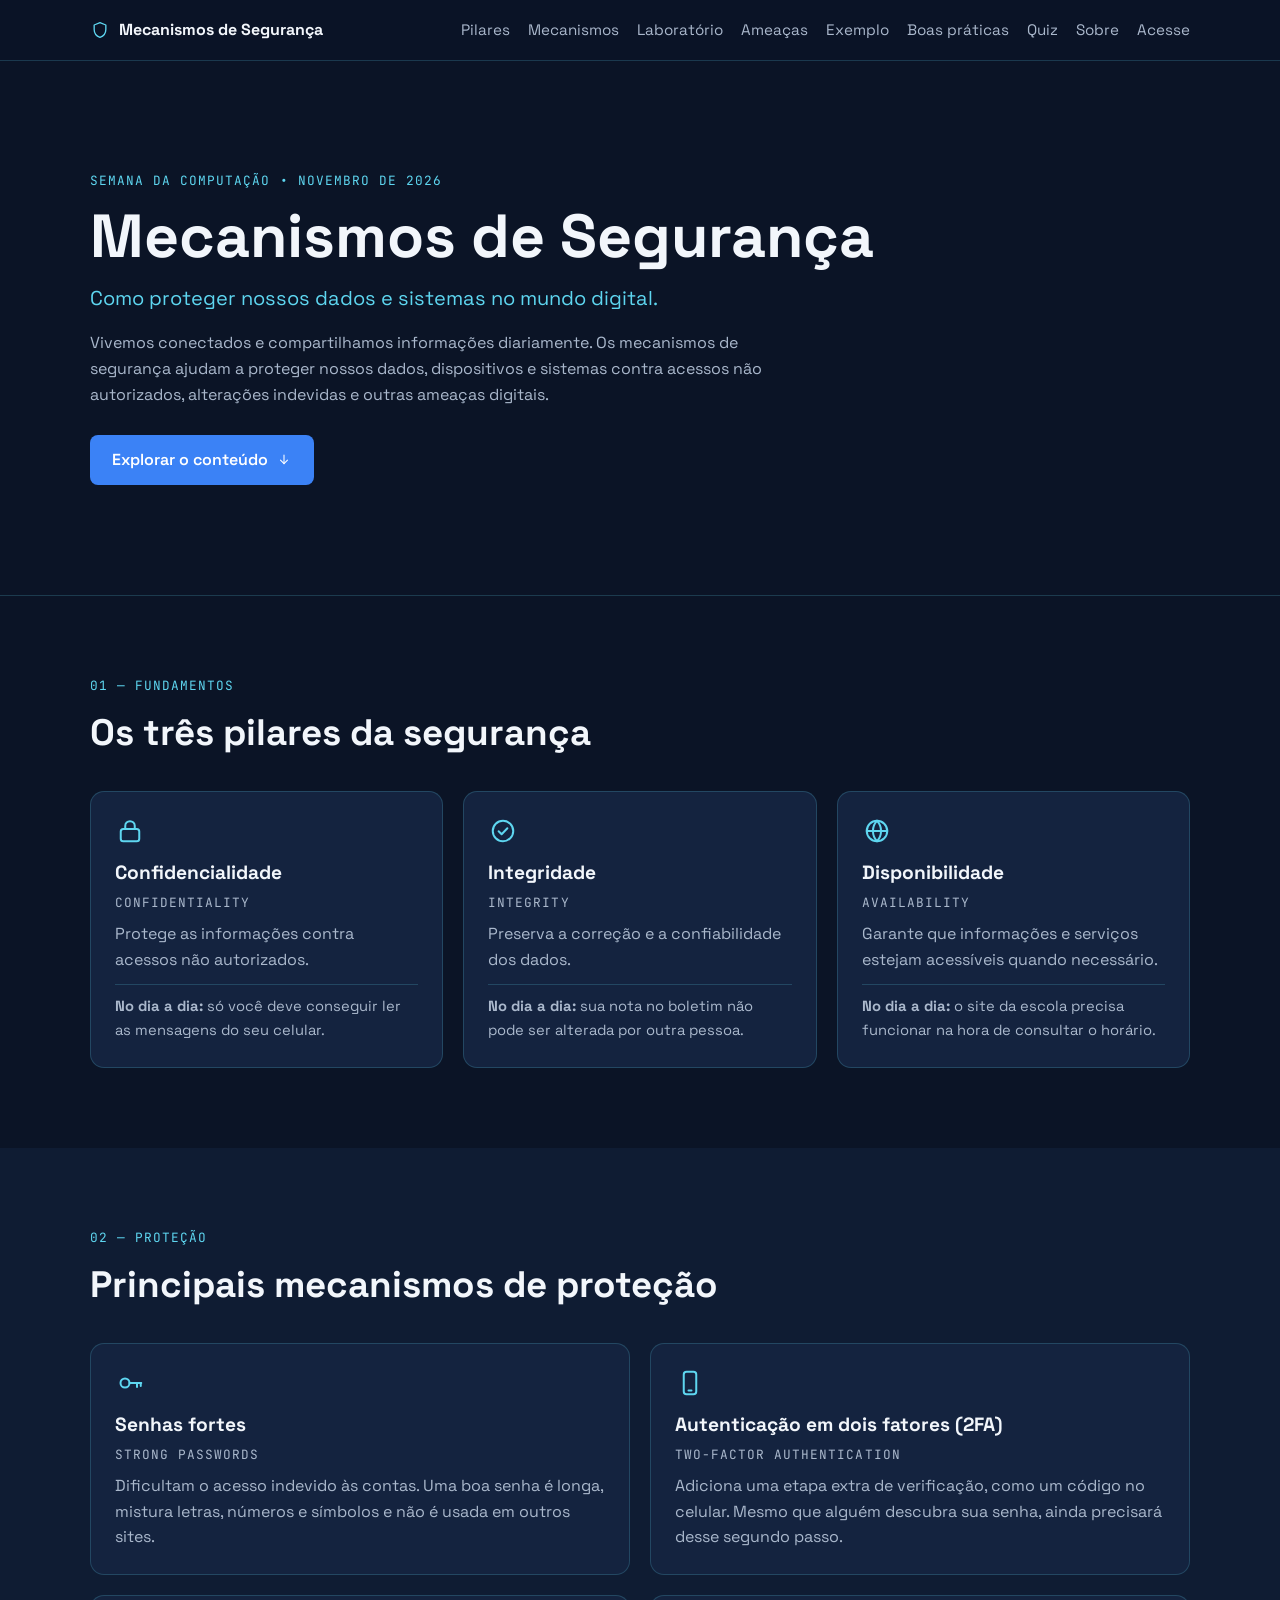
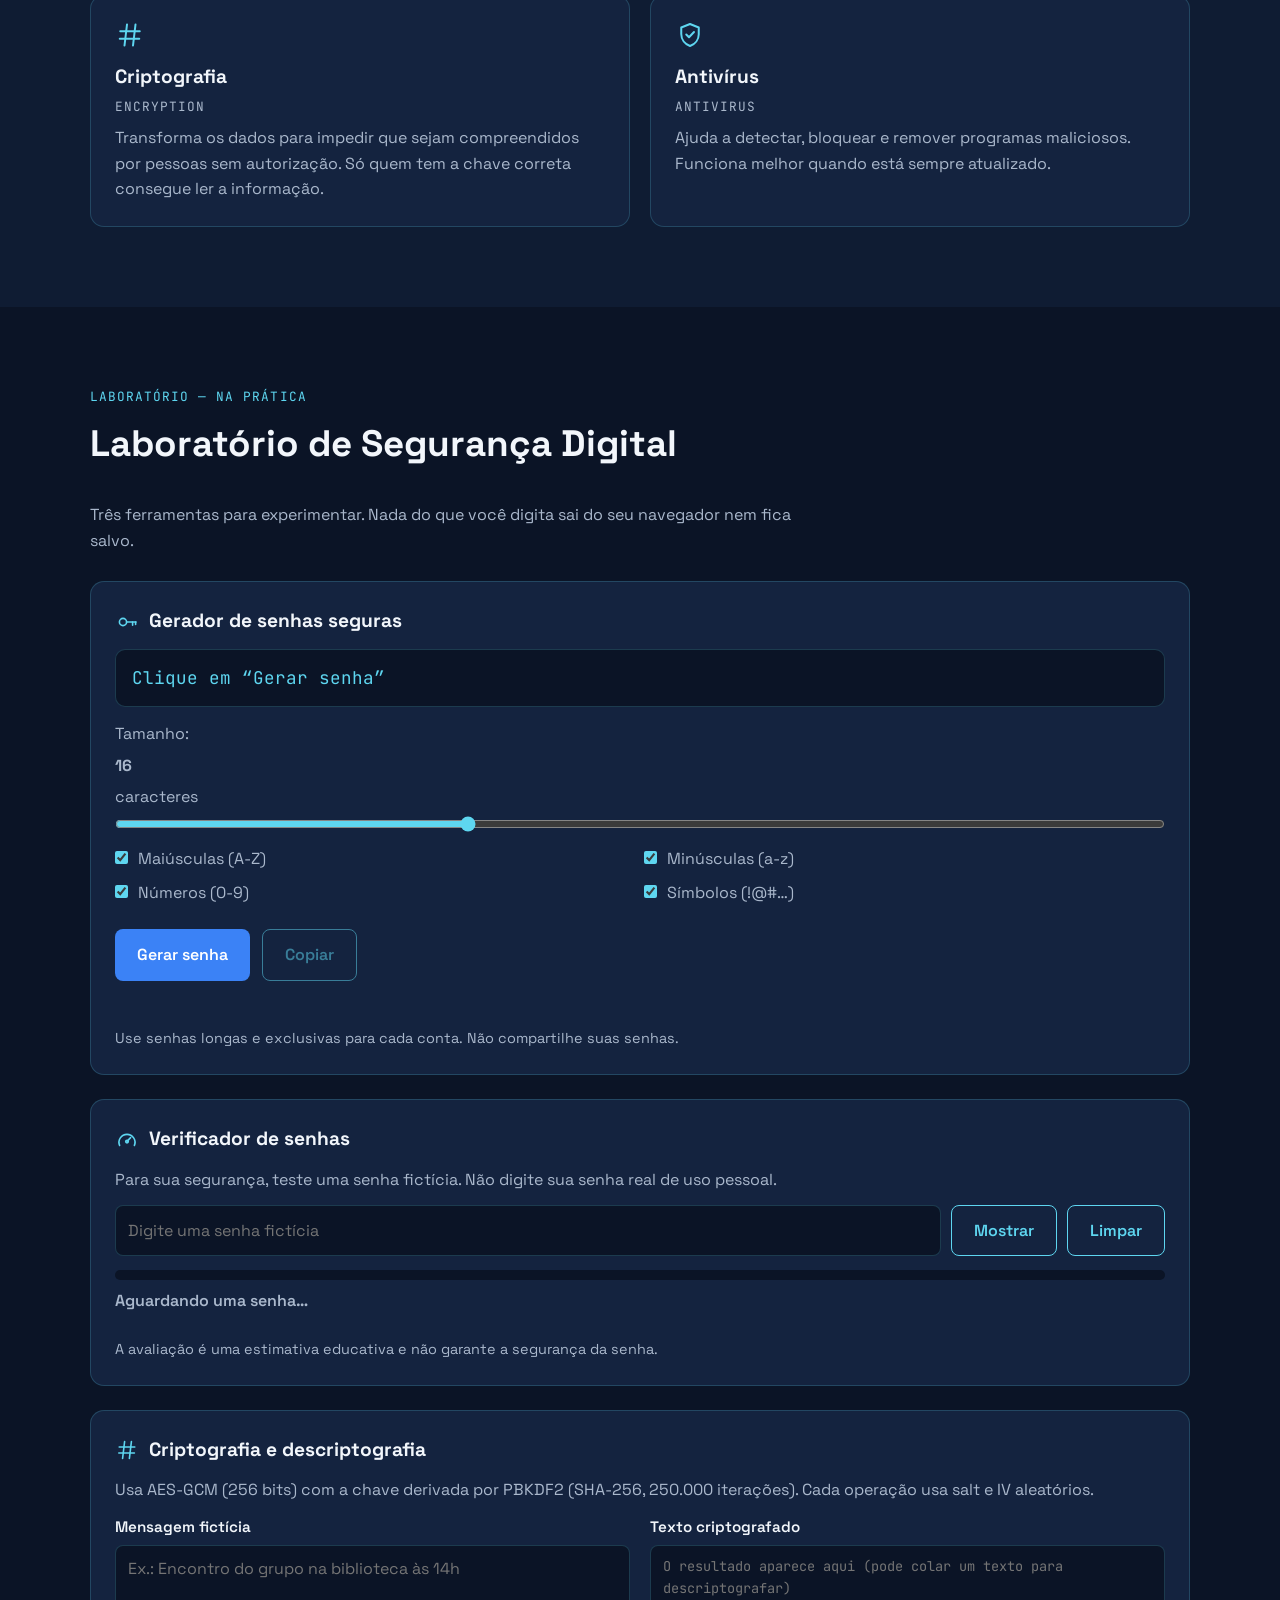
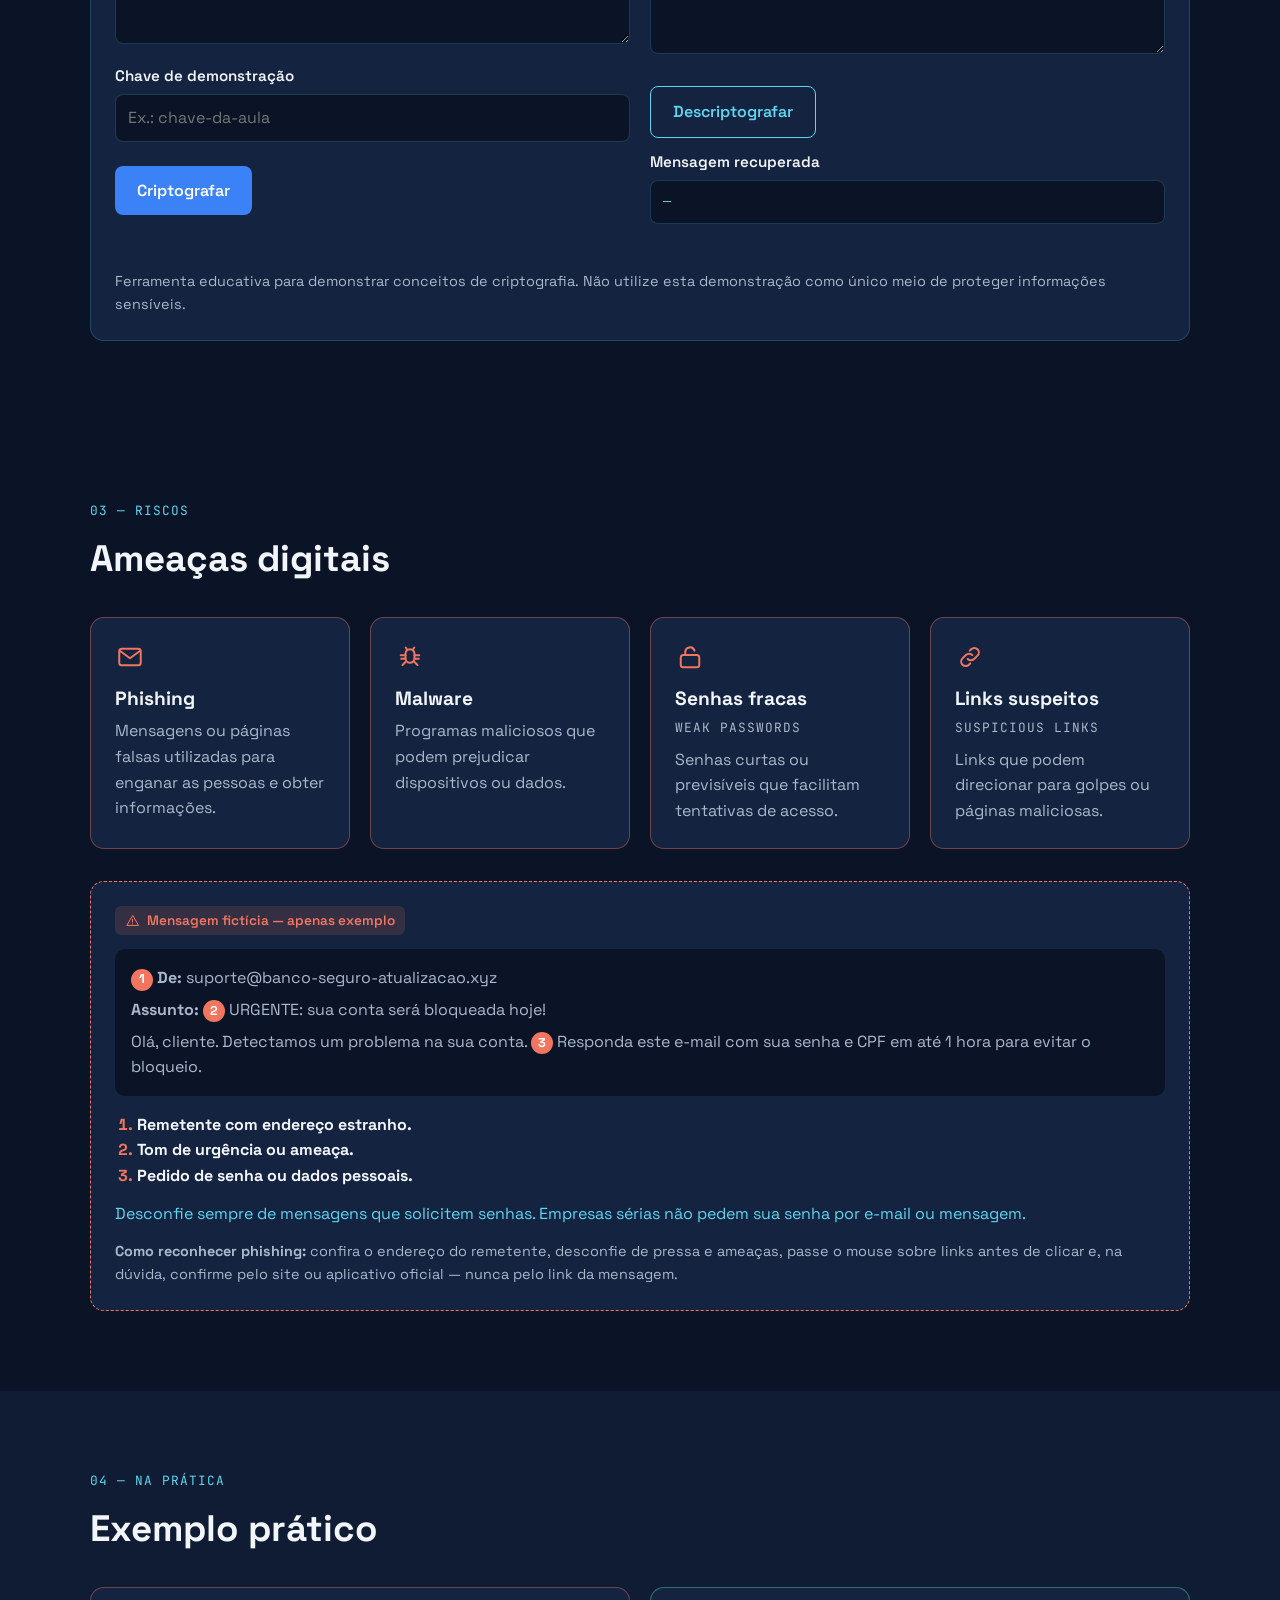
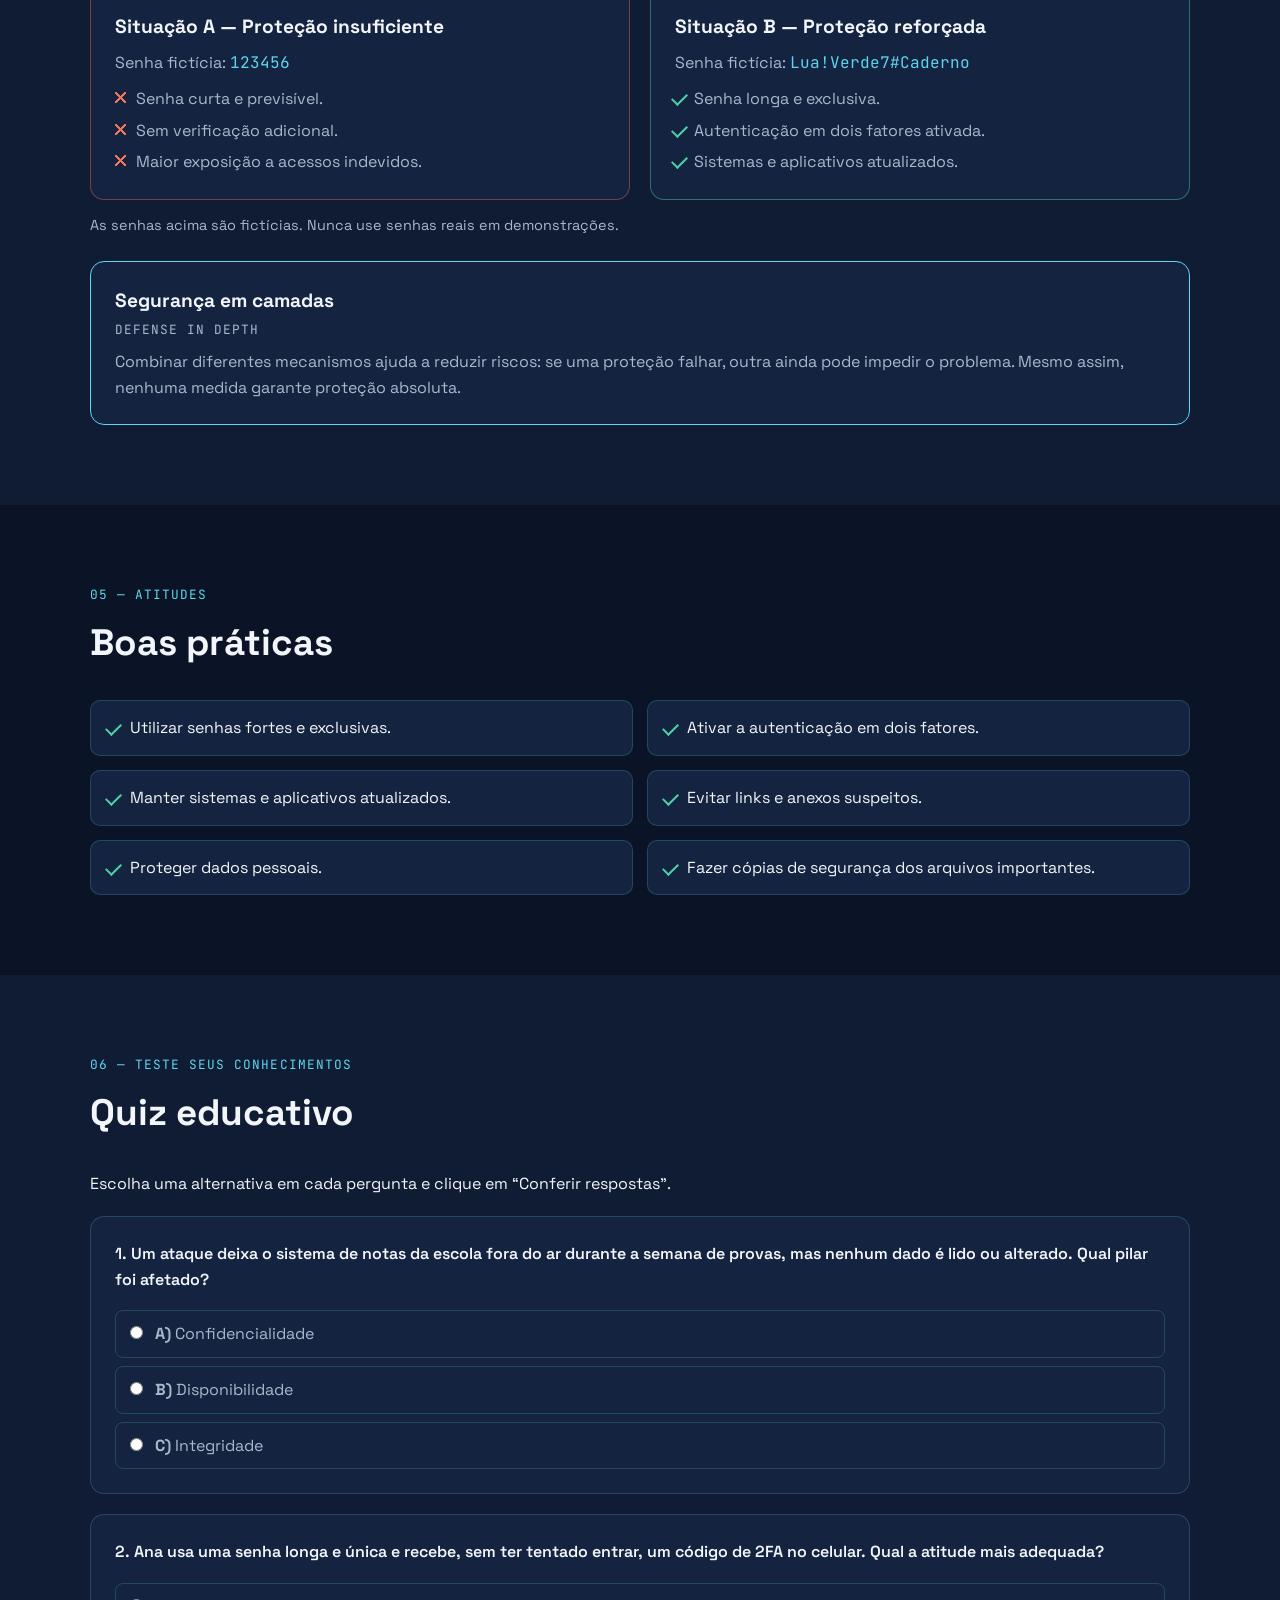
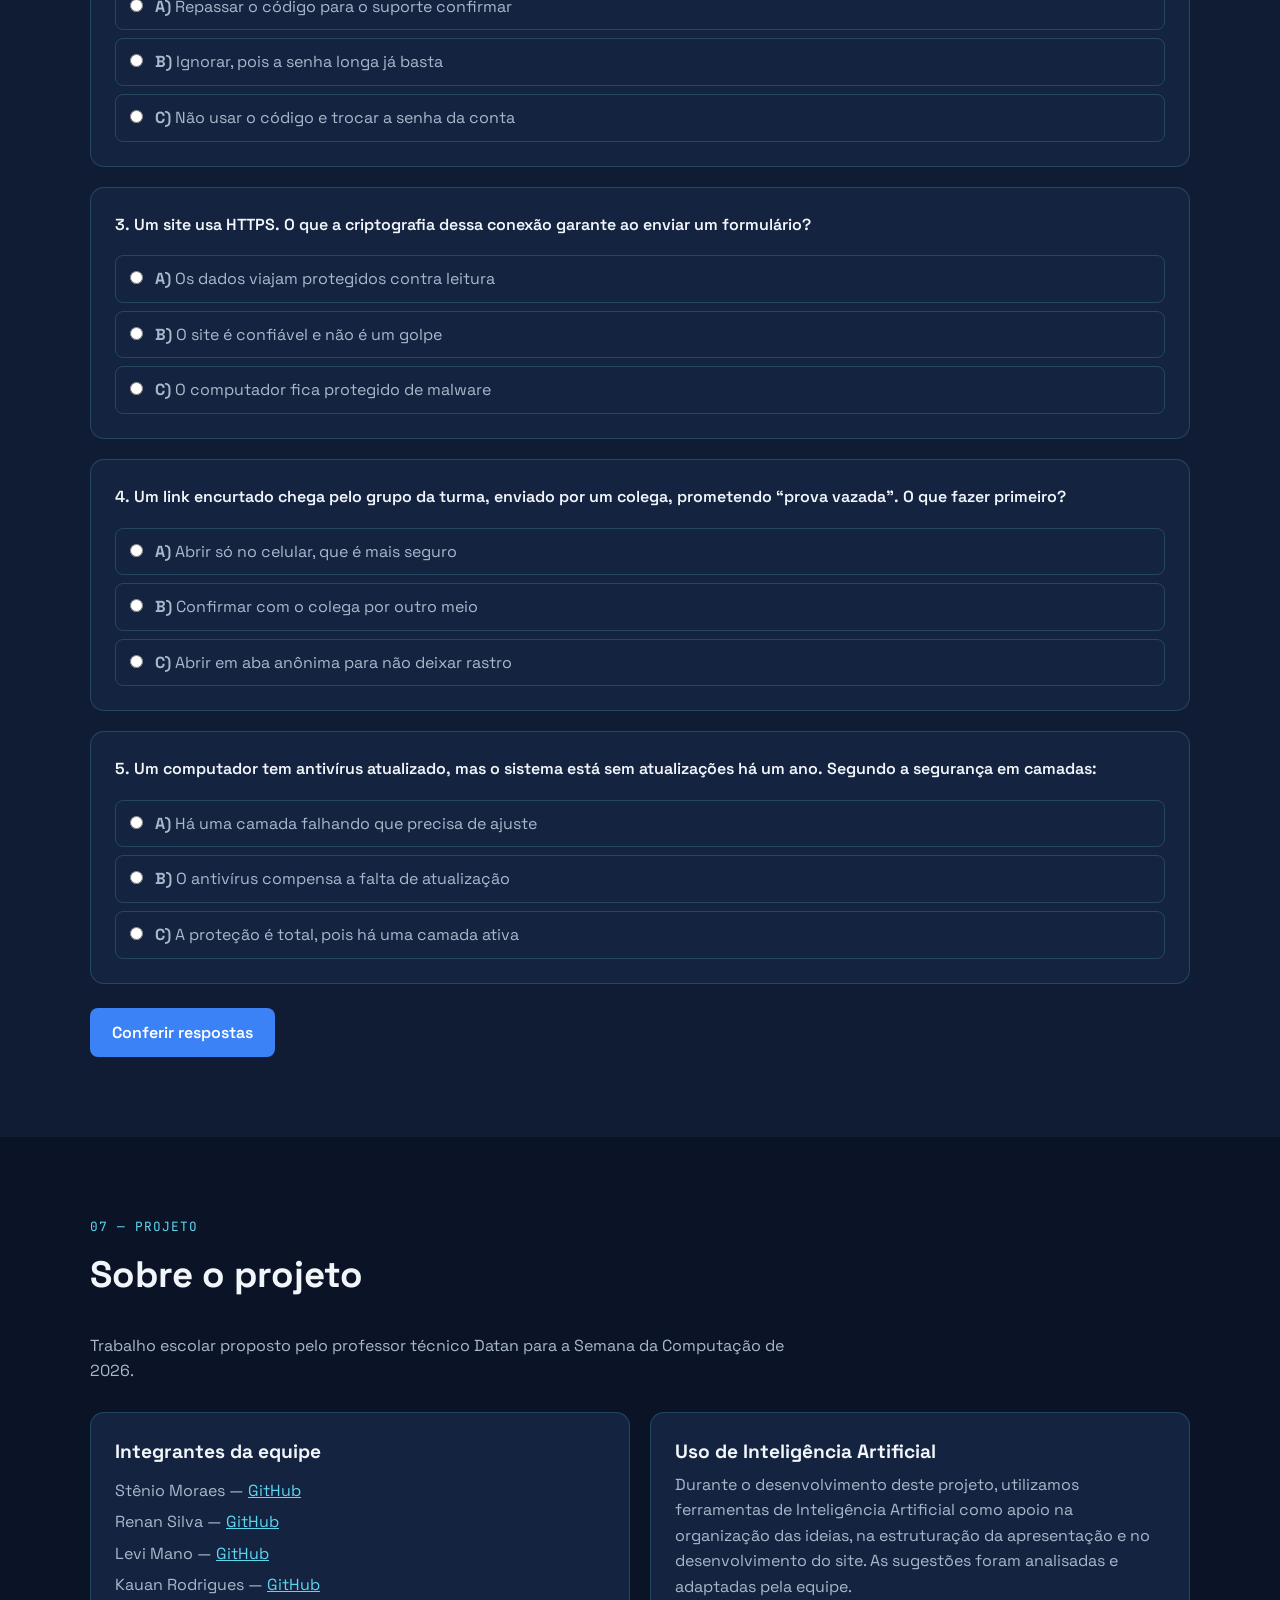
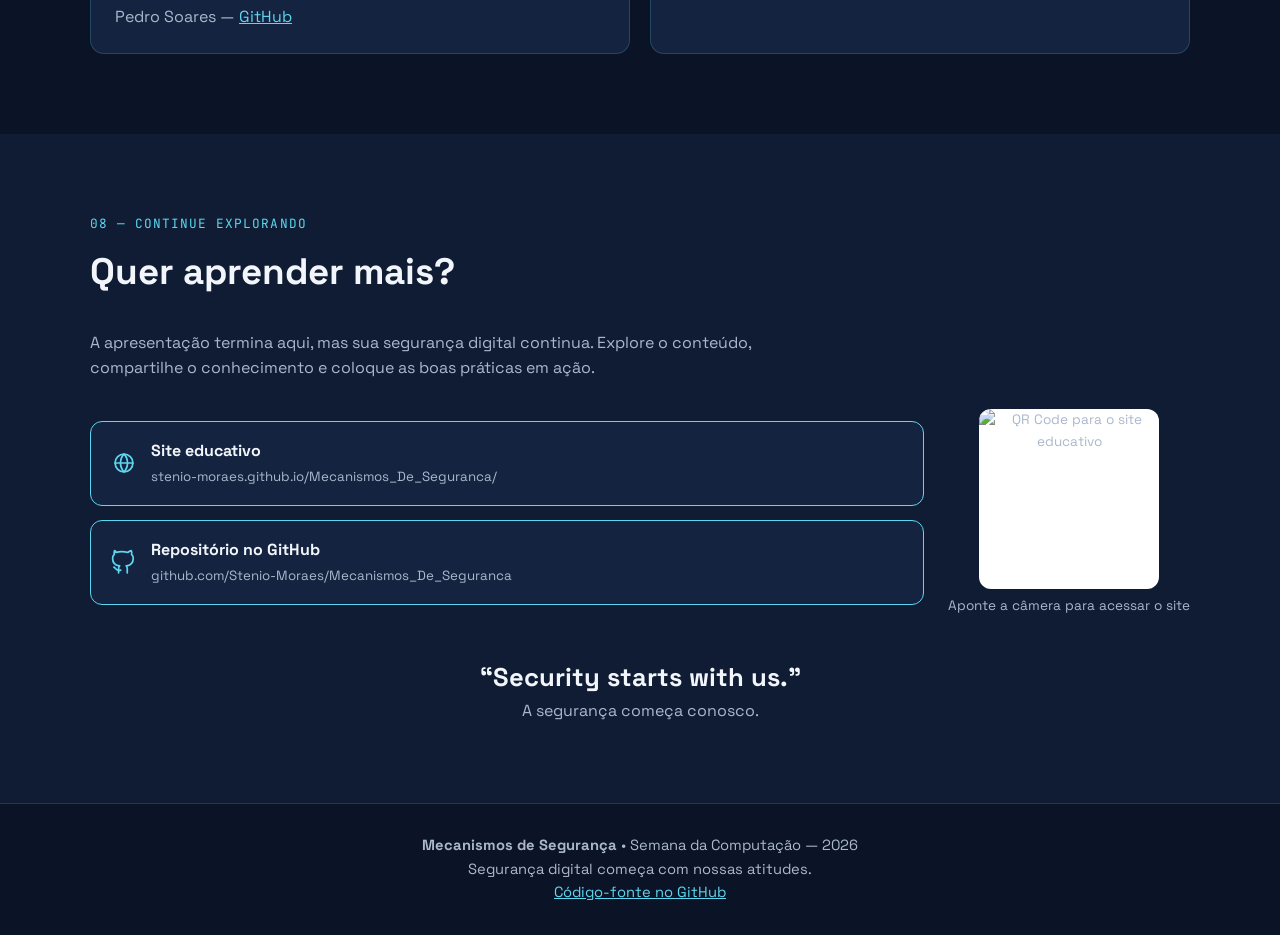
==== index.html @ aed429ee "atualizando o arquivo do site e do java script" ====
<!DOCTYPE html>
<html lang="pt-BR">
<head>
  <meta charset="UTF-8" />
  <meta name="viewport" content="width=device-width, initial-scale=1" />
  <title>Mecanismos de Segurança — Semana da Computação 2026</title>
  <meta name="description" content="Site educativo do projeto escolar Mecanismos de Segurança: pilares, mecanismos de proteção, ameaças digitais, boas práticas e quiz." />
  <link rel="preconnect" href="https://fonts.googleapis.com" />
  <link rel="preconnect" href="https://fonts.gstatic.com" crossorigin />
  <link href="https://fonts.googleapis.com/css2?family=JetBrains+Mono:wght@400;600&family=Space+Grotesk:wght@400;500;600;700&display=swap" rel="stylesheet" />
  <link rel="stylesheet" href="style.css" />
</head>
<body>

  <!-- ===== MENU ===== -->
  <header class="topo">
    <nav class="menu container">
      <a href="#inicio" class="logo"><svg viewBox="0 0 24 24" width="20" height="20" fill="none" stroke="currentColor" stroke-width="1.6" stroke-linecap="round" stroke-linejoin="round" aria-hidden="true"><path d="M12 3.2 19 6v5.3c0 4.3-2.9 8-7 9.5-4.1-1.5-7-5.2-7-9.5V6z"/></svg><span>Mecanismos de Segurança</span></a>
      <button class="menu-botao" aria-label="Abrir menu" aria-expanded="false"><svg viewBox="0 0 24 24" width="20" height="20" fill="none" stroke="currentColor" stroke-width="1.6" stroke-linecap="round" stroke-linejoin="round" aria-hidden="true"><path d="M4 7h16M4 12h16M4 17h16"/></svg></button>
      <ul class="menu-links">
        <li><a href="#pilares">Pilares</a></li>
        <li><a href="#mecanismos">Mecanismos</a></li>
        <li><a href="#laboratorio">Laboratório</a></li>
        <li><a href="#ameacas">Ameaças</a></li>
        <li><a href="#exemplo">Exemplo</a></li>
        <li><a href="#praticas">Boas práticas</a></li>
        <li><a href="#quiz">Quiz</a></li>
        <li><a href="#sobre">Sobre</a></li>
        <li><a href="#acesse">Acesse</a></li>
      </ul>
    </nav>
  </header>

  <main>

    <!-- ===== 1. INÍCIO ===== -->
    <section id="inicio" class="secao inicio">
      <div class="container">
        <p class="etiqueta">Semana da Computação • Novembro de 2026</p>
        <h1>Mecanismos de Segurança</h1>
        <p class="subtitulo">Como proteger nossos dados e sistemas no mundo digital.</p>
        <p class="texto-largo">Vivemos conectados e compartilhamos informações diariamente. Os mecanismos de segurança ajudam a proteger nossos dados, dispositivos e sistemas contra acessos não autorizados, alterações indevidas e outras ameaças digitais.</p>
        <a href="#pilares" class="botao">Explorar o conteúdo <svg viewBox="0 0 24 24" width="16" height="16" fill="none" stroke="currentColor" stroke-width="1.6" stroke-linecap="round" stroke-linejoin="round" aria-hidden="true"><path d="M12 4.6v12.8"/><path d="m6.8 12.2 5.2 5.2 5.2-5.2"/></svg></a>
      </div>
    </section>

    <!-- ===== 2. PILARES ===== -->
    <section id="pilares" class="secao">
      <div class="container">
        <p class="etiqueta">01 — Fundamentos</p>
        <h2>Os três pilares da segurança</h2>
        <div class="grade grade-3">
          <article class="card">
            <div class="icone"><svg viewBox="0 0 24 24" width="24" height="24" fill="none" stroke="currentColor" stroke-width="1.6" stroke-linecap="round" stroke-linejoin="round" aria-hidden="true"><rect x="4.6" y="10.4" width="14.8" height="9.8" rx="2"/><path d="M8.2 10.4V7.9a3.8 3.8 0 0 1 7.6 0v2.5"/></svg></div>
            <h3>Confidencialidade</h3>
            <p class="termo">Confidentiality</p>
            <p>Protege as informações contra acessos não autorizados.</p>
            <p class="exemplo"><strong>No dia a dia:</strong> só você deve conseguir ler as mensagens do seu celular.</p>
          </article>
          <article class="card">
            <div class="icone"><svg viewBox="0 0 24 24" width="24" height="24" fill="none" stroke="currentColor" stroke-width="1.6" stroke-linecap="round" stroke-linejoin="round" aria-hidden="true"><circle cx="12" cy="12" r="8.2"/><path d="m8.5 12.2 2.4 2.4 4.6-4.8"/></svg></div>
            <h3>Integridade</h3>
            <p class="termo">Integrity</p>
            <p>Preserva a correção e a confiabilidade dos dados.</p>
            <p class="exemplo"><strong>No dia a dia:</strong> sua nota no boletim não pode ser alterada por outra pessoa.</p>
          </article>
          <article class="card">
            <div class="icone"><svg viewBox="0 0 24 24" width="24" height="24" fill="none" stroke="currentColor" stroke-width="1.6" stroke-linecap="round" stroke-linejoin="round" aria-hidden="true"><circle cx="12" cy="12" r="8.2"/><path d="M3.8 12h16.4"/><path d="M12 3.8a12 12 0 0 1 0 16.4 12 12 0 0 1 0-16.4"/></svg></div>
            <h3>Disponibilidade</h3>
            <p class="termo">Availability</p>
            <p>Garante que informações e serviços estejam acessíveis quando necessário.</p>
            <p class="exemplo"><strong>No dia a dia:</strong> o site da escola precisa funcionar na hora de consultar o horário.</p>
          </article>
        </div>
      </div>
    </section>

    <!-- ===== 3. MECANISMOS ===== -->
    <section id="mecanismos" class="secao alternada">
      <div class="container">
        <p class="etiqueta">02 — Proteção</p>
        <h2>Principais mecanismos de proteção</h2>
        <div class="grade grade-2">
          <article class="card">
            <div class="icone"><svg viewBox="0 0 24 24" width="24" height="24" fill="none" stroke="currentColor" stroke-width="1.6" stroke-linecap="round" stroke-linejoin="round" aria-hidden="true"><circle cx="8" cy="12" r="3.6"/><path d="M11.6 12H21"/><path d="M17.6 12v3.2"/><path d="M20.6 12v2.4"/></svg></div>
            <h3>Senhas fortes</h3>
            <p class="termo">Strong passwords</p>
            <p>Dificultam o acesso indevido às contas. Uma boa senha é longa, mistura letras, números e símbolos e não é usada em outros sites.</p>
          </article>
          <article class="card">
            <div class="icone"><svg viewBox="0 0 24 24" width="24" height="24" fill="none" stroke="currentColor" stroke-width="1.6" stroke-linecap="round" stroke-linejoin="round" aria-hidden="true"><rect x="7" y="3" width="10" height="18" rx="2.2"/><path d="M10.8 18h2.4"/></svg></div>
            <h3>Autenticação em dois fatores (2FA)</h3>
            <p class="termo">Two-factor authentication</p>
            <p>Adiciona uma etapa extra de verificação, como um código no celular. Mesmo que alguém descubra sua senha, ainda precisará desse segundo passo.</p>
          </article>
          <article class="card">
            <div class="icone"><svg viewBox="0 0 24 24" width="24" height="24" fill="none" stroke="currentColor" stroke-width="1.6" stroke-linecap="round" stroke-linejoin="round" aria-hidden="true"><path d="M9.6 3.6 7.6 20.4"/><path d="M16.4 3.6 14.4 20.4"/><path d="M4.2 9h15.6"/><path d="M3.8 15h15.6"/></svg></div>
            <h3>Criptografia</h3>
            <p class="termo">Encryption</p>
            <p>Transforma os dados para impedir que sejam compreendidos por pessoas sem autorização. Só quem tem a chave correta consegue ler a informação.</p>
          </article>
          <article class="card">
            <div class="icone"><svg viewBox="0 0 24 24" width="24" height="24" fill="none" stroke="currentColor" stroke-width="1.6" stroke-linecap="round" stroke-linejoin="round" aria-hidden="true"><path d="M12 3.2 19 6v5.3c0 4.3-2.9 8-7 9.5-4.1-1.5-7-5.2-7-9.5V6z"/><path d="m9 11.6 2.2 2.2 4-4.2"/></svg></div>
            <h3>Antivírus</h3>
            <p class="termo">Antivirus</p>
            <p>Ajuda a detectar, bloquear e remover programas maliciosos. Funciona melhor quando está sempre atualizado.</p>
          </article>
        </div>
      </div>
    </section>

    <!-- ===== LABORATÓRIO (ferramentas interativas — tudo roda no navegador) ===== -->
    <section id="laboratorio" class="secao">
      <div class="container">
        <p class="etiqueta">Laboratório — Na prática</p>
        <h2>Laboratório de Segurança Digital</h2>
        <p class="texto-largo">Três ferramentas para experimentar. Nada do que você digita sai do seu navegador nem fica salvo.</p>

        <!-- A. Gerador de senhas -->
        <article class="card ferramenta" id="gerador">
          <h3><svg viewBox="0 0 24 24" width="24" height="24" fill="none" stroke="currentColor" stroke-width="1.6" stroke-linecap="round" stroke-linejoin="round" aria-hidden="true"><circle cx="8" cy="12" r="3.6"/><path d="M11.6 12H21"/><path d="M17.6 12v3.2"/><path d="M20.6 12v2.4"/></svg><span>Gerador de senhas seguras</span></h3>
          <div class="saida-senha">
            <output id="ger-senha" aria-live="polite">Clique em “Gerar senha”</output>
          </div>
          <label class="campo-faixa">Tamanho: <strong id="ger-tam-valor">16</strong> caracteres
            <input type="range" id="ger-tamanho" min="8" max="32" value="16" />
          </label>
          <div class="opcoes-gerador">
            <label><input type="checkbox" id="ger-mai" checked /> Maiúsculas (A-Z)</label>
            <label><input type="checkbox" id="ger-min" checked /> Minúsculas (a-z)</label>
            <label><input type="checkbox" id="ger-num" checked /> Números (0-9)</label>
            <label><input type="checkbox" id="ger-sim" checked /> Símbolos (!@#…)</label>
          </div>
          <div class="quiz-botoes">
            <button type="button" class="botao" id="ger-gerar">Gerar senha</button>
            <button type="button" class="botao secundario" id="ger-copiar" disabled>Copiar</button>
          </div>
          <p class="status" id="ger-status" role="status"></p>
          <p class="nota">Use senhas longas e exclusivas para cada conta. Não compartilhe suas senhas.</p>
        </article>

        <!-- B. Verificador de senhas -->
        <article class="card ferramenta" id="verificador">
          <h3><svg viewBox="0 0 24 24" width="24" height="24" fill="none" stroke="currentColor" stroke-width="1.6" stroke-linecap="round" stroke-linejoin="round" aria-hidden="true"><path d="M4.6 17.4a8 8 0 1 1 14.8 0"/><path d="m12 13.4 3.6-3.8"/><circle cx="12" cy="13.6" r="1.3"/></svg><span>Verificador de senhas</span></h3>
          <p class="aviso">Para sua segurança, teste uma senha fictícia. Não digite sua senha real de uso pessoal.</p>
          <div class="linha-campo">
            <input type="password" id="ver-campo" class="campo" placeholder="Digite uma senha fictícia" autocomplete="off" spellcheck="false" aria-label="Senha fictícia para avaliar" />
            <button type="button" class="botao secundario" id="ver-mostrar">Mostrar</button>
            <button type="button" class="botao secundario" id="ver-limpar">Limpar</button>
          </div>
          <div class="medidor"><div id="ver-barra"></div></div>
          <p id="ver-nivel" class="nivel" aria-live="polite">Aguardando uma senha…</p>
          <ul id="ver-dicas" class="lista"></ul>
          <p class="nota">A avaliação é uma estimativa educativa e não garante a segurança da senha.</p>
        </article>

        <!-- C. Criptografia -->
        <article class="card ferramenta" id="cripto">
          <h3><svg viewBox="0 0 24 24" width="24" height="24" fill="none" stroke="currentColor" stroke-width="1.6" stroke-linecap="round" stroke-linejoin="round" aria-hidden="true"><path d="M9.6 3.6 7.6 20.4"/><path d="M16.4 3.6 14.4 20.4"/><path d="M4.2 9h15.6"/><path d="M3.8 15h15.6"/></svg><span>Criptografia e descriptografia</span></h3>
          <p>Usa AES-GCM (256 bits) com a chave derivada por PBKDF2 (SHA-256, 250.000 iterações). Cada operação usa salt e IV aleatórios.</p>
          <div class="grade grade-2">
            <div>
              <label class="rotulo" for="cri-mensagem">Mensagem fictícia</label>
              <textarea id="cri-mensagem" class="campo" rows="3" placeholder="Ex.: Encontro do grupo na biblioteca às 14h"></textarea>
              <label class="rotulo" for="cri-chave">Chave de demonstração</label>
              <input type="password" id="cri-chave" class="campo" autocomplete="off" placeholder="Ex.: chave-da-aula" />
              <div class="quiz-botoes">
                <button type="button" class="botao" id="cri-cifrar">Criptografar</button>
              </div>
            </div>
            <div>
              <label class="rotulo" for="cri-resultado">Texto criptografado</label>
              <textarea id="cri-resultado" class="campo mono" rows="4" placeholder="O resultado aparece aqui (pode colar um texto para descriptografar)"></textarea>
              <div class="quiz-botoes">
                <button type="button" class="botao secundario" id="cri-decifrar">Descriptografar</button>
              </div>
              <label class="rotulo" for="cri-recuperada">Mensagem recuperada</label>
              <output id="cri-recuperada" class="campo saida">—</output>
            </div>
          </div>
          <p class="status" id="cri-status" role="status"></p>
          <p class="nota">Ferramenta educativa para demonstrar conceitos de criptografia. Não utilize esta demonstração como único meio de proteger informações sensíveis.</p>
        </article>
      </div>
    </section>

    <!-- ===== 4. AMEAÇAS ===== -->
    <section id="ameacas" class="secao">
      <div class="container">
        <p class="etiqueta">03 — Riscos</p>
        <h2>Ameaças digitais</h2>
        <div class="grade grade-4">
          <article class="card perigo"><div class="icone"><svg viewBox="0 0 24 24" width="24" height="24" fill="none" stroke="currentColor" stroke-width="1.6" stroke-linecap="round" stroke-linejoin="round" aria-hidden="true"><rect x="3.4" y="5.4" width="17.2" height="13.2" rx="2"/><path d="m4.4 7.4 7.6 5.6 7.6-5.6"/></svg></div><h3>Phishing</h3><p>Mensagens ou páginas falsas utilizadas para enganar as pessoas e obter informações.</p></article>
          <article class="card perigo"><div class="icone"><svg viewBox="0 0 24 24" width="24" height="24" fill="none" stroke="currentColor" stroke-width="1.6" stroke-linecap="round" stroke-linejoin="round" aria-hidden="true"><path d="M8.4 9.4a3.6 3.6 0 0 1 7.2 0v3.6a3.6 3.6 0 0 1-7.2 0z"/><path d="M8.4 10.6H4.6M8.4 13.4H5M8.4 16l-2.4 2.4M15.6 10.6h3.8M15.6 13.4h3.4M15.6 16l2.4 2.4M9.8 6.4 8.6 4.4M14.2 6.4l1.2-2"/></svg></div><h3>Malware</h3><p>Programas maliciosos que podem prejudicar dispositivos ou dados.</p></article>
          <article class="card perigo"><div class="icone"><svg viewBox="0 0 24 24" width="24" height="24" fill="none" stroke="currentColor" stroke-width="1.6" stroke-linecap="round" stroke-linejoin="round" aria-hidden="true"><rect x="4.6" y="10.4" width="14.8" height="9.8" rx="2"/><path d="M8.2 10.4V7.9a3.8 3.8 0 0 1 7.4-1"/></svg></div><h3>Senhas fracas</h3><p class="termo">Weak passwords</p><p>Senhas curtas ou previsíveis que facilitam tentativas de acesso.</p></article>
          <article class="card perigo"><div class="icone"><svg viewBox="0 0 24 24" width="24" height="24" fill="none" stroke="currentColor" stroke-width="1.6" stroke-linecap="round" stroke-linejoin="round" aria-hidden="true"><path d="M10.2 13.6a3.6 3.6 0 0 0 5.1 0l2.7-2.7a3.6 3.6 0 0 0-5.1-5.1l-1.1 1.1"/><path d="M13.8 10.4a3.6 3.6 0 0 0-5.1 0L6 13.1a3.6 3.6 0 0 0 5.1 5.1l1.1-1.1"/></svg></div><h3>Links suspeitos</h3><p class="termo">Suspicious links</p><p>Links que podem direcionar para golpes ou páginas maliciosas.</p></article>
        </div>

        <!-- Exemplo fictício de mensagem suspeita -->
        <div class="email-ficticio">
          <span class="selo"><svg viewBox="0 0 24 24" width="15" height="15" fill="none" stroke="currentColor" stroke-width="1.6" stroke-linecap="round" stroke-linejoin="round" aria-hidden="true"><path d="M12 4.4 2.9 19.9h18.2z"/><path d="M12 10.2v4.2"/><path d="M12 17.4h.01"/></svg><span>Mensagem fictícia — apenas exemplo</span></span>
          <div class="email">
            <p><span class="marca">1</span> <strong>De:</strong> suporte@banco-seguro-atualizacao.xyz</p>
            <p><strong>Assunto:</strong> <span class="marca">2</span> URGENTE: sua conta será bloqueada hoje!</p>
            <p>Olá, cliente. Detectamos um problema na sua conta. <span class="marca">3</span> Responda este e-mail com sua senha e CPF em até 1 hora para evitar o bloqueio.</p>
          </div>
          <ol class="sinais">
            <li><strong>Remetente com endereço estranho.</strong></li>
            <li><strong>Tom de urgência ou ameaça.</strong></li>
            <li><strong>Pedido de senha ou dados pessoais.</strong></li>
          </ol>
          <p class="aviso">Desconfie sempre de mensagens que solicitem senhas. Empresas sérias não pedem sua senha por e-mail ou mensagem.</p>
          <p class="nota"><strong>Como reconhecer phishing:</strong> confira o endereço do remetente, desconfie de pressa e ameaças, passe o mouse sobre links antes de clicar e, na dúvida, confirme pelo site ou aplicativo oficial — nunca pelo link da mensagem.</p>
        </div>
      </div>
    </section>

    <!-- ===== 5. EXEMPLO PRÁTICO ===== -->
    <section id="exemplo" class="secao alternada">
      <div class="container">
        <p class="etiqueta">04 — Na prática</p>
        <h2>Exemplo prático</h2>
        <div class="grade grade-2">
          <article class="card perigo">
            <h3>Situação A — Proteção insuficiente</h3>
            <p class="senha-exemplo">Senha fictícia: <code>123456</code></p>
            <ul class="lista x">
              <li>Senha curta e previsível.</li>
              <li>Sem verificação adicional.</li>
              <li>Maior exposição a acessos indevidos.</li>
            </ul>
          </article>
          <article class="card sucesso">
            <h3>Situação B — Proteção reforçada</h3>
            <p class="senha-exemplo">Senha fictícia: <code>Lua!Verde7#Caderno</code></p>
            <ul class="lista ok">
              <li>Senha longa e exclusiva.</li>
              <li>Autenticação em dois fatores ativada.</li>
              <li>Sistemas e aplicativos atualizados.</li>
            </ul>
          </article>
        </div>
        <p class="nota">As senhas acima são fictícias. Nunca use senhas reais em demonstrações.</p>
        <div class="card destaque">
          <h3>Segurança em camadas</h3>
          <p class="termo">Defense in depth</p>
          <p>Combinar diferentes mecanismos ajuda a reduzir riscos: se uma proteção falhar, outra ainda pode impedir o problema. Mesmo assim, nenhuma medida garante proteção absoluta.</p>
        </div>
      </div>
    </section>

    <!-- ===== 6. BOAS PRÁTICAS ===== -->
    <section id="praticas" class="secao">
      <div class="container">
        <p class="etiqueta">05 — Atitudes</p>
        <h2>Boas práticas</h2>
        <ul class="praticas">
          <li>Utilizar senhas fortes e exclusivas.</li>
          <li>Ativar a autenticação em dois fatores.</li>
          <li>Manter sistemas e aplicativos atualizados.</li>
          <li>Evitar links e anexos suspeitos.</li>
          <li>Proteger dados pessoais.</li>
          <li>Fazer cópias de segurança dos arquivos importantes.</li>
        </ul>
      </div>
    </section>

    <!-- ===== 7. QUIZ ===== -->
    <section id="quiz" class="secao alternada">
      <div class="container">
        <p class="etiqueta">06 — Teste seus conhecimentos</p>
        <h2>Quiz educativo</h2>
        <p>Escolha uma alternativa em cada pergunta e clique em “Conferir respostas”.</p>
        <form id="quiz-form">
          <!-- As perguntas são criadas pelo script.js -->
          <div id="quiz-perguntas"></div>
          <div class="quiz-botoes">
            <button type="submit" class="botao">Conferir respostas</button>
            <button type="button" id="quiz-refazer" class="botao secundario" hidden>Refazer quiz</button>
          </div>
        </form>
        <div id="quiz-resultado" class="card destaque" hidden></div>
      </div>
    </section>

    <!-- ===== 8. SOBRE ===== -->
    <section id="sobre" class="secao">
      <div class="container">
        <p class="etiqueta">07 — Projeto</p>
        <h2>Sobre o projeto</h2>
        <p class="texto-largo">Trabalho escolar proposto pelo professor técnico Datan para a Semana da Computação de 2026.</p>
        <div class="grade grade-2">
          <article class="card">
            <h3>Integrantes da equipe</h3>
            <ul class="equipe">
              <li>Stênio Moraes — <a href="https://github.com/Stenio-Moraes" target="_blank" rel="noopener noreferrer">GitHub</a></li>
              <li>Renan Silva — <a href="https://github.com/Renansilva238" target="_blank" rel="noopener noreferrer">GitHub</a></li>
              <li>Levi Mano — <a href="https://github.com/LeviMano" target="_blank" rel="noopener noreferrer">GitHub</a></li>
              <li>Kauan Rodrigues — <a href="https://github.com/KauanRodrigues-Dev" target="_blank" rel="noopener noreferrer">GitHub</a></li>
              <li>Pedro Soares — <a href="https://github.com/Pedrosoaresmarinhosoares799-wq" target="_blank" rel="noopener noreferrer">GitHub</a></li>
            </ul>
          </article>
          <article class="card">
            <h3>Uso de Inteligência Artificial</h3>
            <p>Durante o desenvolvimento deste projeto, utilizamos ferramentas de Inteligência Artificial como apoio na organização das ideias, na estruturação da apresentação e no desenvolvimento do site. As sugestões foram analisadas e adaptadas pela equipe.</p>
          </article>
        </div>
      </div>
    </section>

    <!-- ===== 9. ACESSE ===== -->
    <section id="acesse" class="secao alternada">
      <div class="container">
        <p class="etiqueta">08 — Continue explorando</p>
        <h2>Quer aprender mais?</h2>
        <p class="texto-largo">A apresentação termina aqui, mas sua segurança digital continua. Explore o conteúdo, compartilhe o conhecimento e coloque as boas práticas em ação.</p>
        <div class="acesse">
          <div class="links-projeto">
            <a href="https://stenio-moraes.github.io/Mecanismos_De_Seguranca/" target="_blank" rel="noopener noreferrer" class="link-card">
              <span class="icone"><svg viewBox="0 0 24 24" width="24" height="24" fill="none" stroke="currentColor" stroke-width="1.6" stroke-linecap="round" stroke-linejoin="round" aria-hidden="true"><circle cx="12" cy="12" r="8.2"/><path d="M3.8 12h16.4"/><path d="M12 3.8a12 12 0 0 1 0 16.4 12 12 0 0 1 0-16.4"/></svg></span>
              <span><strong>Site educativo</strong><br /><small>stenio-moraes.github.io/Mecanismos_De_Seguranca/</small></span>
            </a>
            <a href="https://github.com/Stenio-Moraes/Mecanismos_De_Seguranca" target="_blank" rel="noopener noreferrer" class="link-card">
              <span class="icone"><svg viewBox="0 0 24 24" width="24" height="24" fill="none" stroke="currentColor" stroke-width="1.6" stroke-linecap="round" stroke-linejoin="round" aria-hidden="true"><path d="M15 22v-3.9c0-1.2-.4-2-1-2.5 3.2-.4 6.5-1.6 6.5-6.9.1-1.4-.5-2.8-1.5-3.8.3-1.1.2-2.3-.3-3.3 0 0-1.2.1-3.2 1.6-1.7-.5-3.6-.7-5.5-.7s-3.8.2-5.5.7C4.5 1.7 3.3 1.6 3.3 1.6c-.5 1-.6 2.2-.3 3.3-1 1-1.6 2.4-1.5 3.8 0 5.3 3.3 6.5 6.5 6.9-.6.5-1 1.3-1 2.5V22"/><path d="M9 19.5c-4 1.4-4.7-2.2-6.3-2.7"/></svg></span>
              <span><strong>Repositório no GitHub</strong><br /><small>github.com/Stenio-Moraes/Mecanismos_De_Seguranca</small></span>
            </a>
          </div>
          <figure class="qrcode-img">
            <img src="qrcode.png" alt="QR Code para o site educativo" width="180" height="180" />
            <figcaption>Aponte a câmera para acessar o site</figcaption>
          </figure>
        </div>
        <p class="frase-final">“Security starts with us.”</p>
        <p class="traducao">A segurança começa conosco.</p>
      </div>
    </section>
  </main>

  <!-- ===== RODAPÉ ===== -->
  <footer class="rodape">
    <div class="container">
      <p><strong>Mecanismos de Segurança</strong> • Semana da Computação — 2026</p>
      <p>Segurança digital começa com nossas atitudes.</p>
      <p><a href="https://github.com/Stenio-Moraes/Mecanismos_De_Seguranca" target="_blank" rel="noopener noreferrer">Código-fonte no GitHub</a></p>
    </div>
  </footer>

  <script src="script.js"></script>
</body>
</html>
---- style.css ----
/* ===== Cores (mesma identidade dos slides) ===== */
:root {
  --fundo: #0b1426;
  --fundo-2: #0f1c33;
  --card: #14233f;
  --borda: rgba(94, 214, 240, 0.2);
  --texto: #f2f6fb;
  --texto-2: #aab8cc;
  --eletrico: #3b82f6;
  --ciano: #5ed6f0;
  --perigo: #f2765f;
  --sucesso: #4fd1a5;
}

[hidden] { display: none !important; }
* { box-sizing: border-box; margin: 0; padding: 0; }
html { scroll-behavior: smooth; scroll-padding-top: 70px; }
body {
  font-family: "Space Grotesk", system-ui, sans-serif;
  background: var(--fundo);
  color: var(--texto);
  line-height: 1.6;
}
a { color: var(--ciano); }
.container { width: min(1100px, 92%); margin: 0 auto; }

/* ===== Menu ===== */
.topo {
  position: sticky; top: 0; z-index: 10;
  background: rgba(11, 20, 38, 0.95);
  border-bottom: 1px solid var(--borda);
}
.menu { display: flex; align-items: center; justify-content: space-between; height: 60px; }
.logo { display: inline-flex; align-items: center; gap: 9px; font-weight: 700; color: var(--texto); text-decoration: none; }
.logo svg { color: var(--ciano); flex: none; }
.menu-links { display: flex; gap: 18px; list-style: none; }
.menu-links a { color: var(--texto-2); text-decoration: none; font-size: 0.95rem; }
.menu-links a:hover { color: var(--ciano); }
.menu-botao { display: none; background: none; border: 1px solid var(--borda); color: var(--texto); padding: 6px 10px; border-radius: 6px; cursor: pointer; }
.menu-botao svg { display: block; }

/* ===== Seções ===== */
.secao { padding: 80px 0; }
.alternada { background: var(--fundo-2); }
.etiqueta, .termo {
  font-family: "JetBrains Mono", monospace;
  color: var(--ciano);
  font-size: 0.8rem;
  letter-spacing: 0.08em;
  text-transform: uppercase;
}
.termo { margin-bottom: 8px; }
h1 { font-size: clamp(2.2rem, 6vw, 3.8rem); line-height: 1.1; margin: 12px 0; }
h2 { font-size: clamp(1.6rem, 4vw, 2.3rem); margin: 8px 0 28px; }
h3 { font-size: 1.2rem; margin-bottom: 4px; }
.subtitulo { font-size: 1.25rem; color: var(--ciano); margin-bottom: 16px; }
.texto-largo { max-width: 720px; color: var(--texto-2); margin-bottom: 28px; }
.inicio { padding: 110px 0; border-bottom: 1px solid var(--borda); }

/* ===== Botões ===== */
.botao {
  display: inline-flex;
  align-items: center;
  gap: 8px;
  background: var(--eletrico); color: #fff;
  border: none; border-radius: 8px;
  padding: 12px 22px; font: inherit; font-weight: 600;
  text-decoration: none; cursor: pointer;
}
.botao:hover { filter: brightness(1.1); }
.botao svg { flex: none; }
.botao.secundario { background: transparent; border: 1px solid var(--ciano); color: var(--ciano); }

/* ===== Grades e cards ===== */
.grade { display: grid; gap: 20px; }
.grade-2 { grid-template-columns: repeat(2, 1fr); }
.grade-3 { grid-template-columns: repeat(3, 1fr); }
.grade-4 { grid-template-columns: repeat(4, 1fr); }
.card {
  background: var(--card);
  border: 1px solid var(--borda);
  border-radius: 14px;
  padding: 24px;
}
.card p { color: var(--texto-2); }
.card.perigo { border-color: rgba(242, 118, 95, 0.4); }
.card.sucesso { border-color: rgba(79, 209, 165, 0.45); }
.card.destaque { margin-top: 24px; border-color: var(--ciano); }
.icone { color: var(--ciano); margin-bottom: 12px; }
.icone svg { display: block; width: 30px; height: 30px; }
.card.perigo .icone { color: var(--perigo); }
.exemplo { margin-top: 12px; font-size: 0.92rem; border-top: 1px solid var(--borda); padding-top: 10px; }

/* ===== E-mail fictício ===== */
.email-ficticio { margin-top: 32px; background: var(--card); border: 1px dashed var(--perigo); border-radius: 14px; padding: 24px; }
.selo { display: inline-flex; align-items: center; gap: 7px; background: rgba(242,118,95,0.15); color: var(--perigo); font-weight: 600; padding: 4px 10px; border-radius: 6px; font-size: 0.85rem; margin-bottom: 14px; }
.email { background: var(--fundo); border-radius: 10px; padding: 16px; display: grid; gap: 6px; color: var(--texto-2); }
.marca { display: inline-flex; width: 22px; height: 22px; align-items: center; justify-content: center; border-radius: 50%; background: var(--perigo); color: #fff; font-size: 0.8rem; font-weight: 700; }
.sinais { margin: 16px 0 0 22px; }
.sinais li::marker { color: var(--perigo); font-weight: 700; }
.aviso { margin-top: 12px; color: var(--ciano); }

/* ===== Listas ===== */
.lista { list-style: none; display: grid; gap: 6px; margin-top: 10px; color: var(--texto-2); }
.lista li { display: flex; align-items: flex-start; gap: 10px; }
.lista li::before { content: ""; flex: none; }
.lista.x li::before { width: 11px; height: 11px; margin-top: 6px; background: linear-gradient(45deg, transparent 44%, var(--perigo) 44% 56%, transparent 56%), linear-gradient(-45deg, transparent 44%, var(--perigo) 44% 56%, transparent 56%); }
.lista.ok li::before { width: 7px; height: 13px; margin-top: 4px; border-right: 2px solid var(--sucesso); border-bottom: 2px solid var(--sucesso); transform: rotate(45deg); }
.senha-exemplo { margin-top: 8px; }
code { font-family: "JetBrains Mono", monospace; color: var(--ciano); }
.nota { margin-top: 14px; font-size: 0.9rem; color: var(--texto-2); }
.praticas { list-style: none; display: grid; grid-template-columns: repeat(2, 1fr); gap: 14px; }
.praticas li { display: flex; align-items: flex-start; gap: 12px; background: var(--card); border: 1px solid var(--borda); border-radius: 10px; padding: 14px 18px; }
.praticas li::before { content: ""; flex: none; width: 7px; height: 13px; margin-top: 5px; border-right: 2px solid var(--sucesso); border-bottom: 2px solid var(--sucesso); transform: rotate(45deg); }
.equipe { list-style: none; display: grid; gap: 6px; margin-top: 10px; color: var(--texto-2); }

/* ===== Quiz ===== */
.pergunta { margin-top: 20px; }
.pergunta legend { font-weight: 600; margin-bottom: 10px; }
.pergunta fieldset { border: none; }
.opcao { display: block; padding: 10px 14px; border: 1px solid var(--borda); border-radius: 8px; margin-top: 8px; cursor: pointer; color: var(--texto-2); }
.opcao input { margin-right: 8px; accent-color: var(--ciano); }
.opcao.correta { border-color: var(--sucesso); color: var(--sucesso); }
.opcao.errada { border-color: var(--perigo); color: var(--perigo); }
.quiz-botoes { display: flex; gap: 12px; margin-top: 24px; flex-wrap: wrap; }
.quiz-alerta { color: var(--perigo); margin-top: 12px; }

/* ===== Acesse ===== */
.acesse { display: flex; gap: 24px; align-items: center; flex-wrap: wrap; }
.links-projeto { flex: 1; display: grid; gap: 14px; min-width: 260px; }
.link-card { display: flex; gap: 14px; align-items: center; background: var(--card); border: 1px solid var(--ciano); border-radius: 12px; padding: 16px 20px; color: var(--texto); text-decoration: none; word-break: break-word; }
.link-card small { color: var(--texto-2); }
.link-card .icone { margin: 0; }
.link-card .icone svg { width: 26px; height: 26px; }
.link-card.pendente { border-style: dashed; opacity: 0.7; cursor: default; }
.qrcode { width: 180px; height: 180px; border: 2px dashed var(--ciano); border-radius: 12px; display: flex; flex-direction: column; align-items: center; justify-content: center; text-align: center; font-family: "JetBrains Mono", monospace; color: var(--ciano); }
.frase-final { margin-top: 40px; font-size: 1.6rem; font-weight: 700; text-align: center; }
.traducao { text-align: center; color: var(--texto-2); }

/* ===== Rodapé ===== */
.rodape { padding: 30px 0; border-top: 1px solid var(--borda); text-align: center; color: var(--texto-2); font-size: 0.92rem; }

/* ===== Responsivo ===== */
@media (max-width: 900px) {
  .grade-3, .grade-4 { grid-template-columns: repeat(2, 1fr); }
  .menu-botao { display: block; }
  .menu-links { display: none; position: absolute; top: 60px; left: 0; right: 0; flex-direction: column; gap: 0; background: var(--fundo); border-bottom: 1px solid var(--borda); }
  .menu-links.aberto { display: flex; }
  .menu-links a { display: block; padding: 12px 4%; }
}
@media (max-width: 600px) {
  .grade-2, .grade-3, .grade-4, .praticas { grid-template-columns: 1fr; }
  .secao { padding: 56px 0; }
  .qrcode { margin: 0 auto; }
}

/* ===== Laboratório ===== */
.ferramenta { margin-top: 24px; }
.ferramenta h3 { display: flex; align-items: center; gap: 10px; margin-bottom: 12px; }
.ferramenta h3 svg { flex: none; color: var(--ciano); }
.saida-senha { background: var(--fundo); border: 1px solid var(--borda); border-radius: 10px; padding: 14px 16px; margin-bottom: 14px; overflow-wrap: anywhere; }
.saida-senha output { font-family: "JetBrains Mono", monospace; font-size: 1.1rem; color: var(--ciano); }
.campo-faixa { display: grid; gap: 6px; color: var(--texto-2); }
.campo-faixa input { accent-color: var(--ciano); width: 100%; }
.opcoes-gerador { display: grid; grid-template-columns: repeat(2, 1fr); gap: 8px; margin-top: 14px; color: var(--texto-2); }
.opcoes-gerador input { accent-color: var(--ciano); margin-right: 6px; }
.status { min-height: 1.4em; margin-top: 10px; color: var(--sucesso); }
.status.erro { color: var(--perigo); }
.campo { width: 100%; background: var(--fundo); color: var(--texto); border: 1px solid var(--borda); border-radius: 8px; padding: 10px 12px; font: inherit; }
.campo:focus { outline: 2px solid var(--ciano); outline-offset: 1px; }
.campo.mono, .campo.saida { font-family: "JetBrains Mono", monospace; font-size: 0.85rem; overflow-wrap: anywhere; }
.campo.saida { display: block; min-height: 44px; color: var(--sucesso); }
textarea.campo { resize: vertical; }
.rotulo { display: block; margin: 12px 0 6px; font-weight: 600; font-size: 0.95rem; }
.linha-campo { display: flex; gap: 10px; margin-top: 12px; flex-wrap: wrap; }
.linha-campo .campo { flex: 1; min-width: 200px; }
.medidor { height: 10px; background: var(--fundo); border-radius: 6px; margin-top: 14px; overflow: hidden; }
.medidor div { height: 100%; width: 0; background: var(--perigo); transition: width 0.25s, background 0.25s; }
.nivel { margin-top: 8px; font-weight: 600; }
.lista.dica li::before { width: 7px; height: 7px; margin-top: 7px; border-top: 2px solid var(--ciano); border-right: 2px solid var(--ciano); transform: rotate(45deg); }
.botao:disabled { opacity: 0.5; cursor: not-allowed; }
.explicacao { margin-top: 10px; font-size: 0.92rem; border-top: 1px solid var(--borda); padding-top: 8px; }
.qrcode-img { text-align: center; color: var(--texto-2); font-size: 0.85rem; }
.qrcode-img img { display: block; width: 180px; height: 180px; border-radius: 12px; background: #fff; margin: 0 auto 6px; }
@media (max-width: 600px) { .opcoes-gerador { grid-template-columns: 1fr; } .qrcode-img { margin: 0 auto; } }
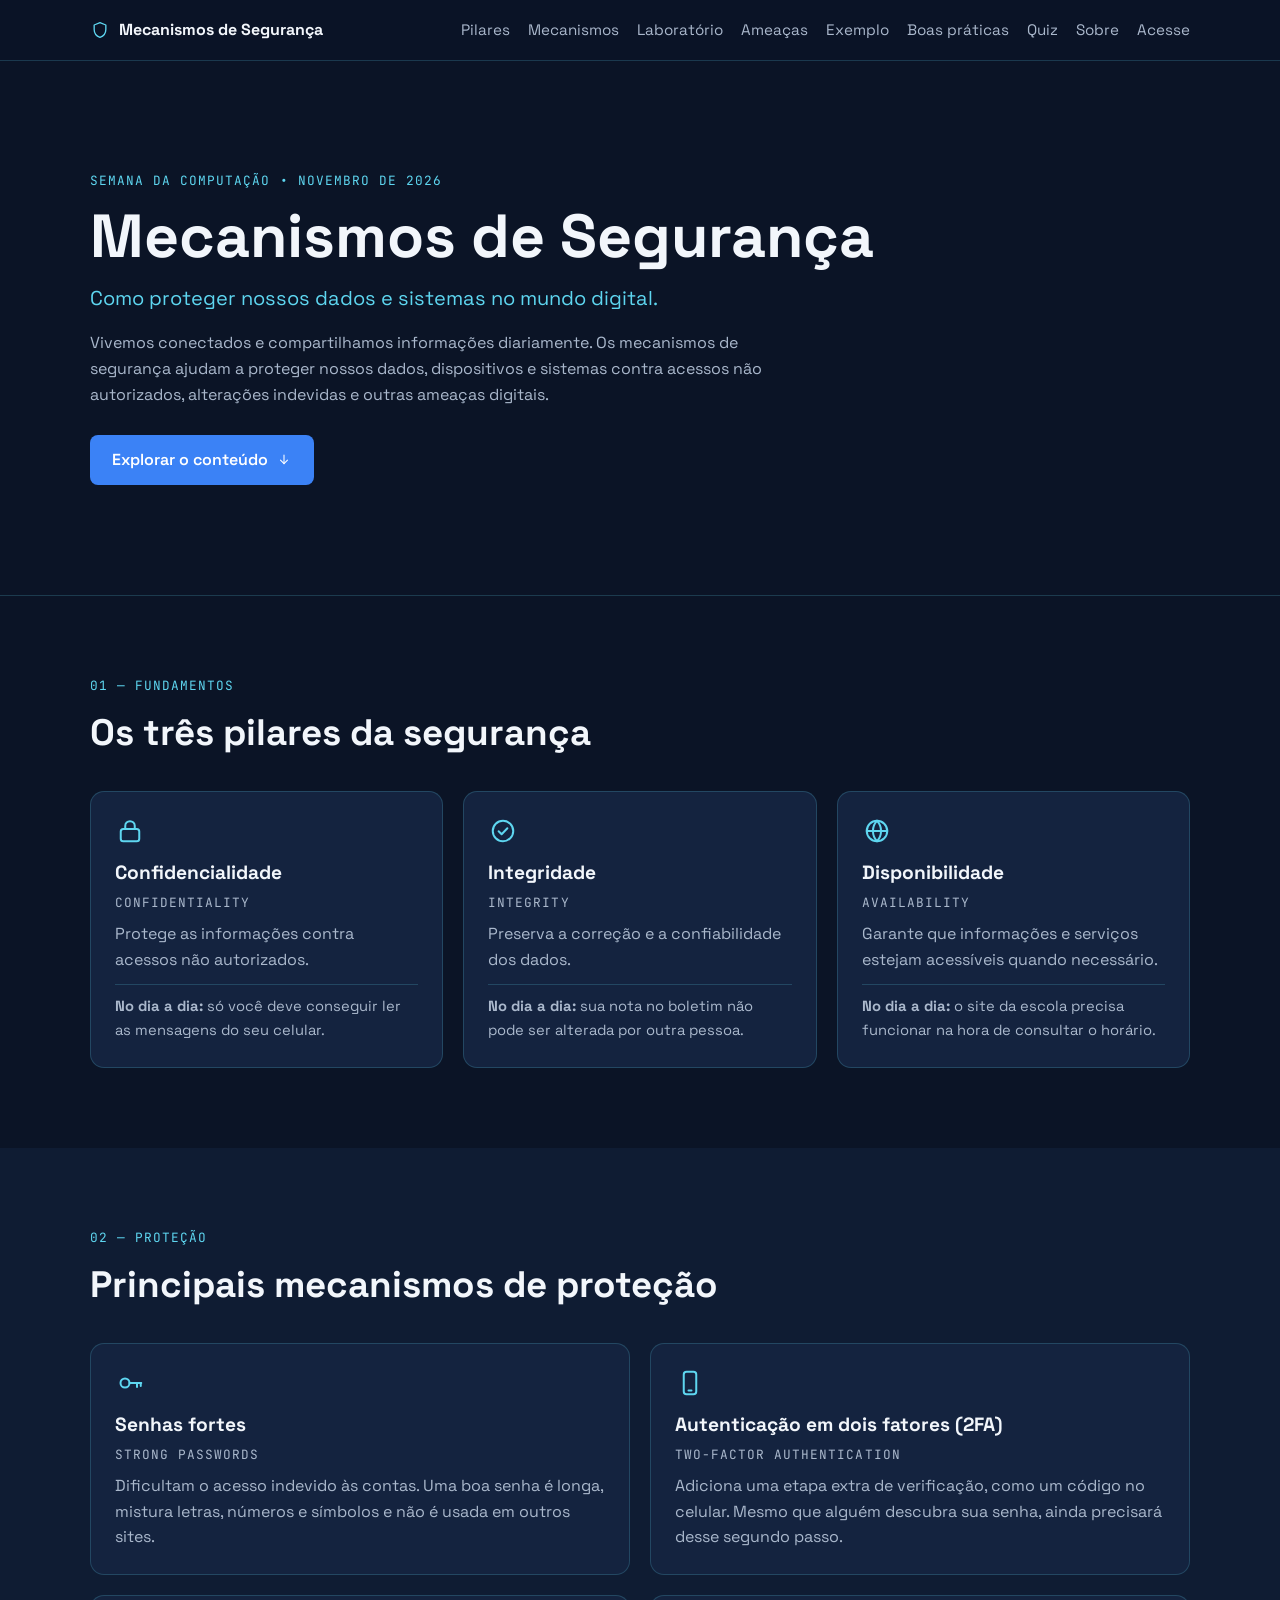
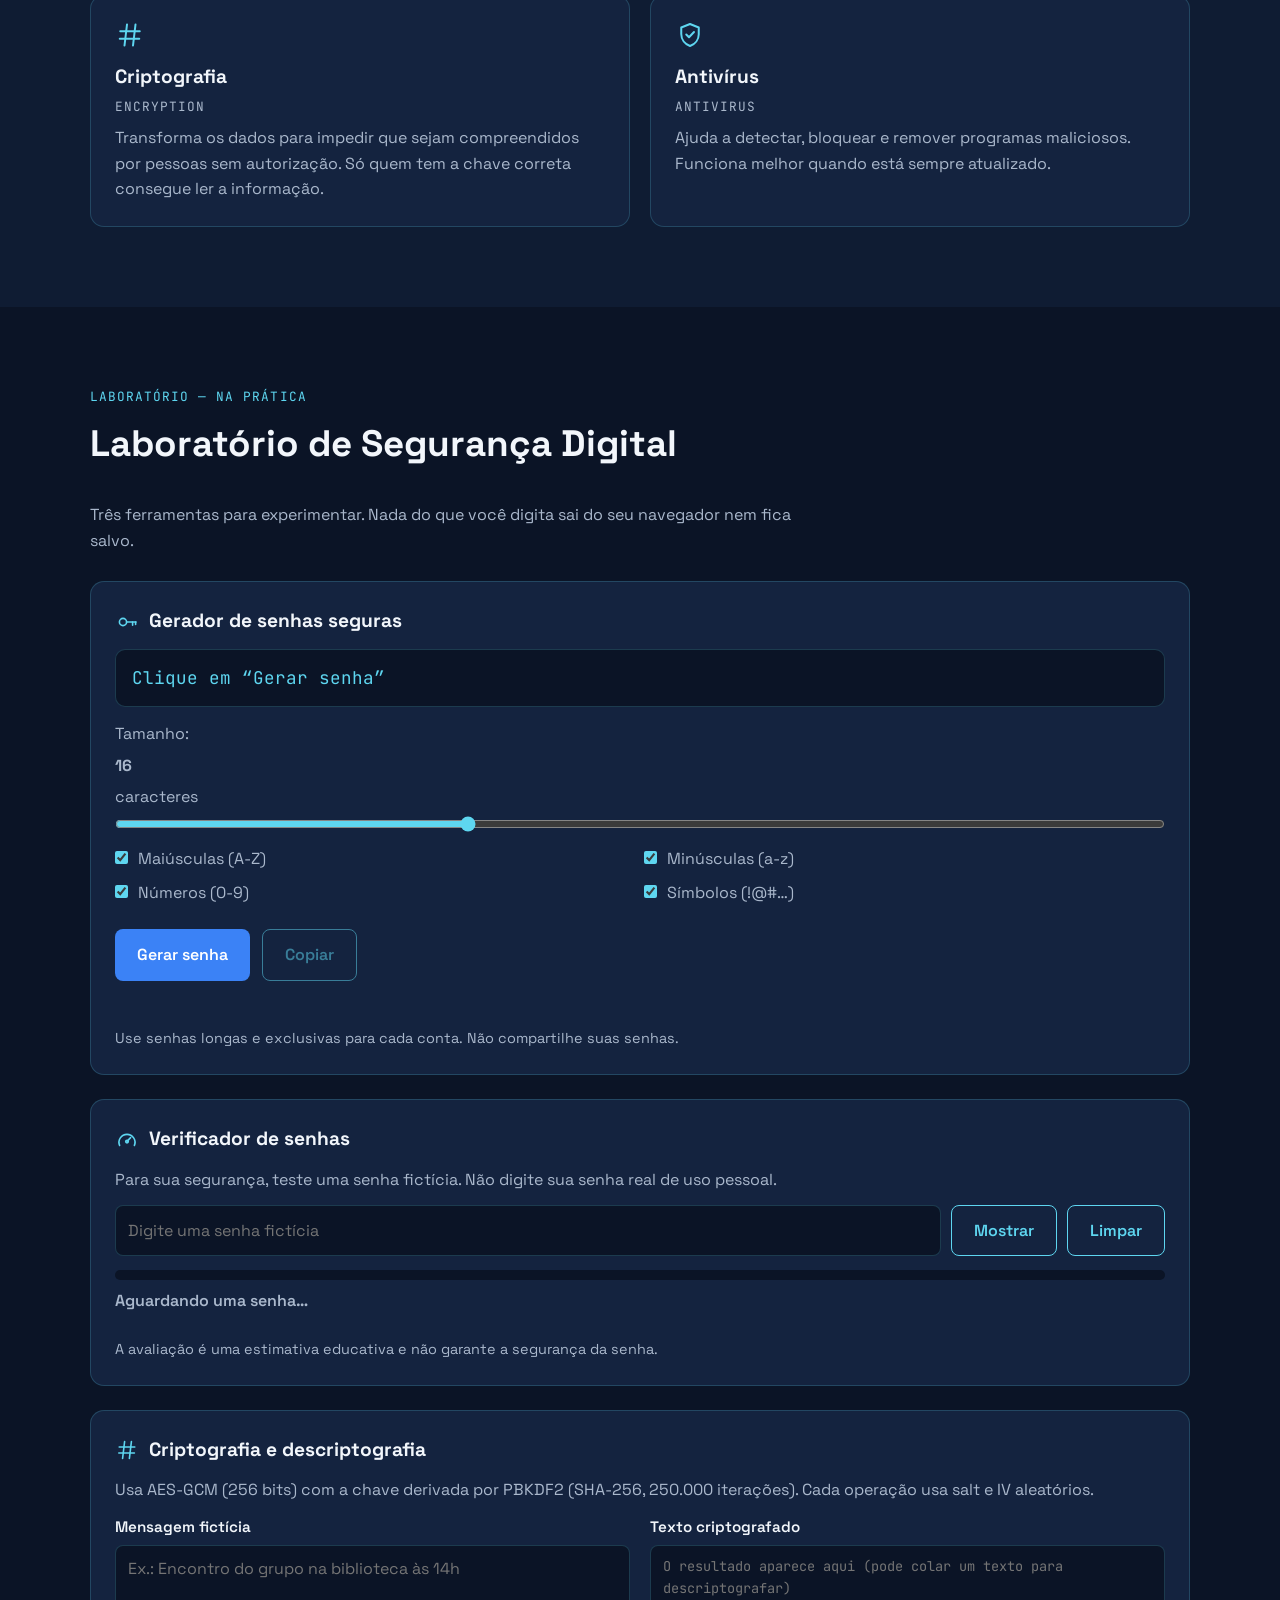
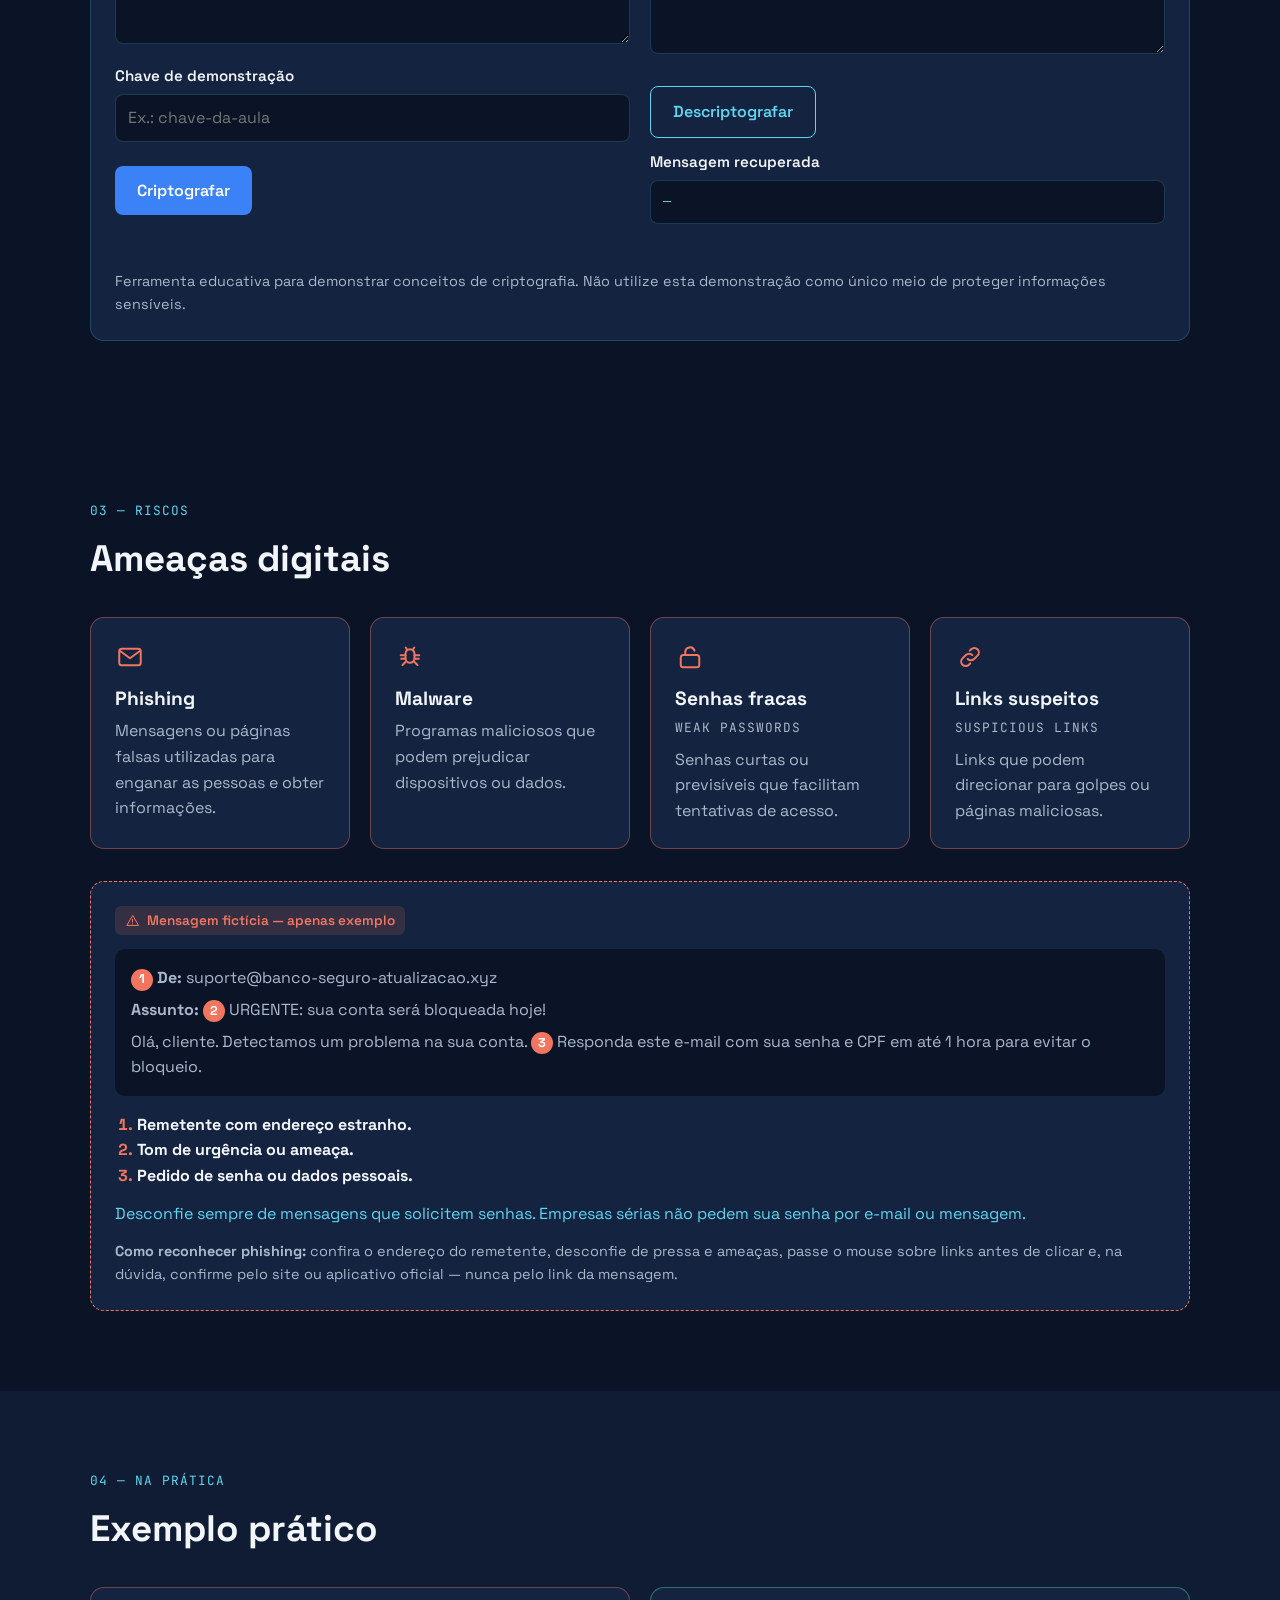
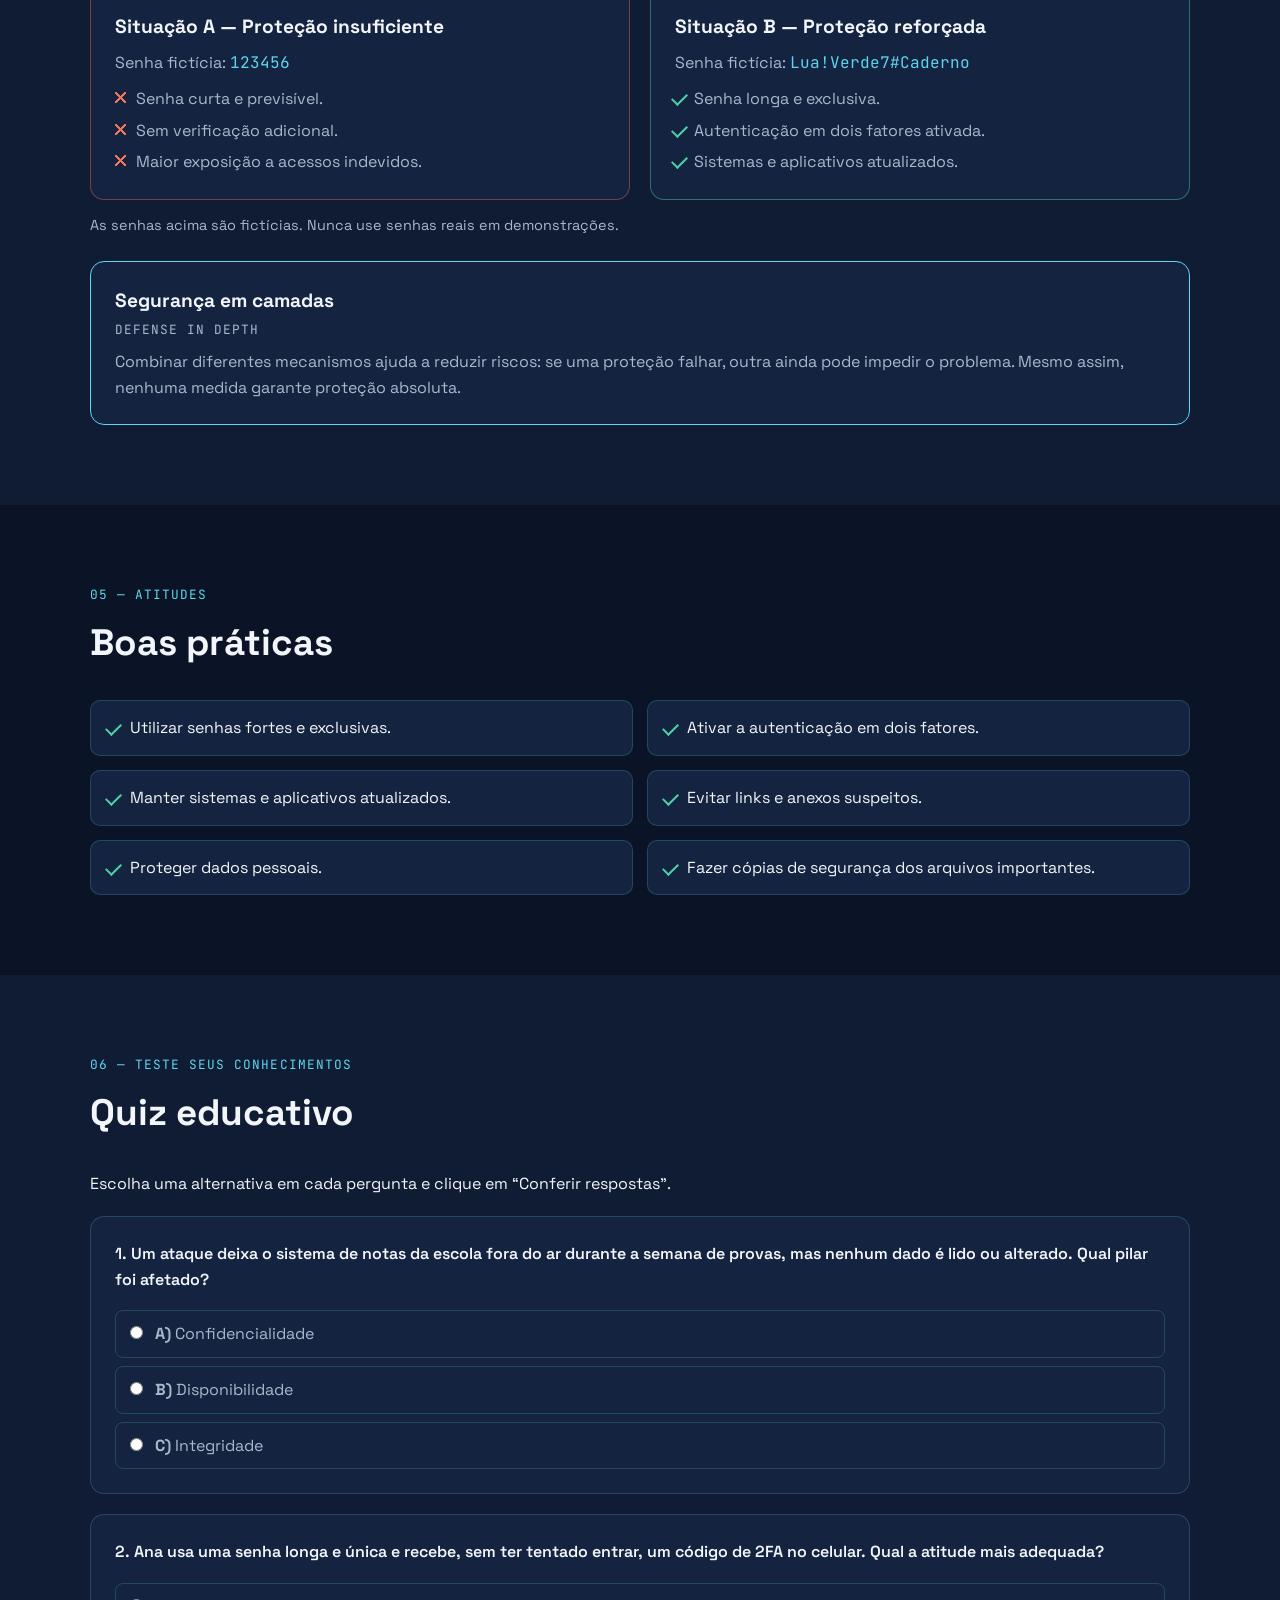
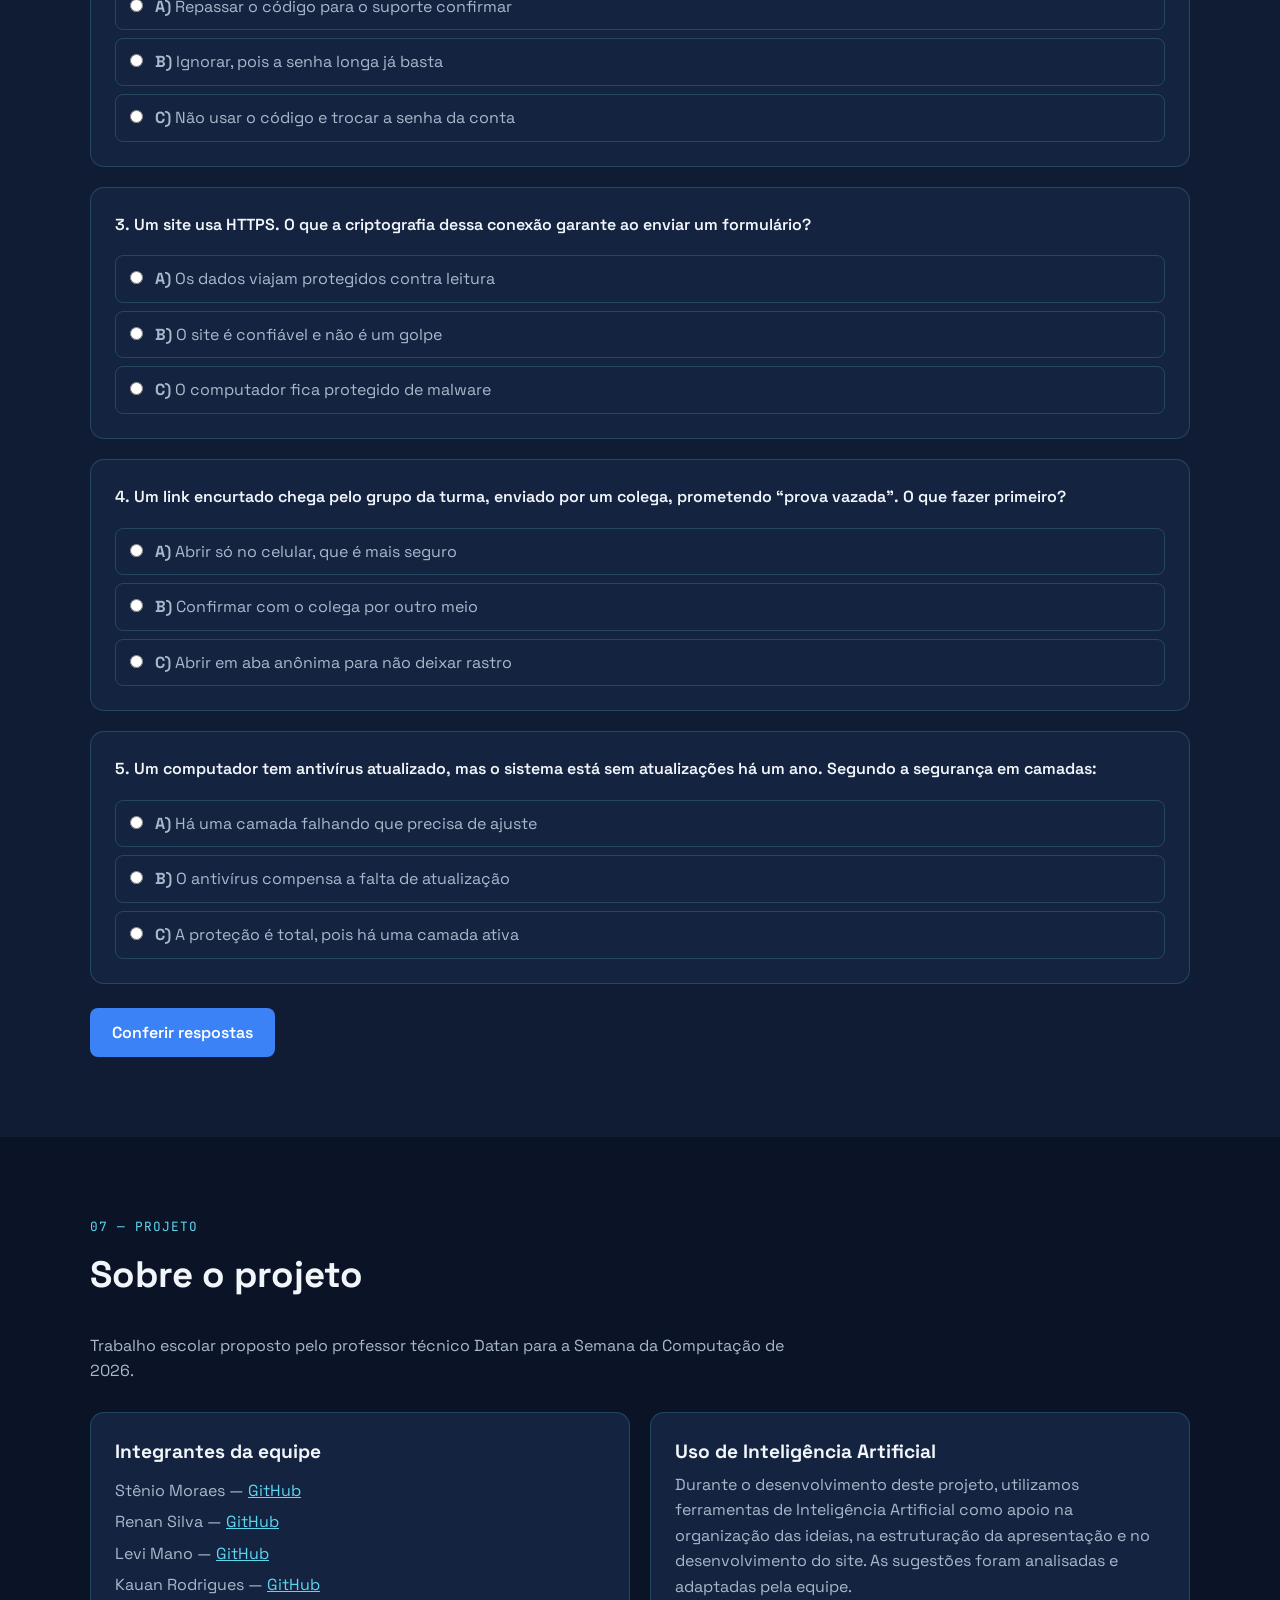
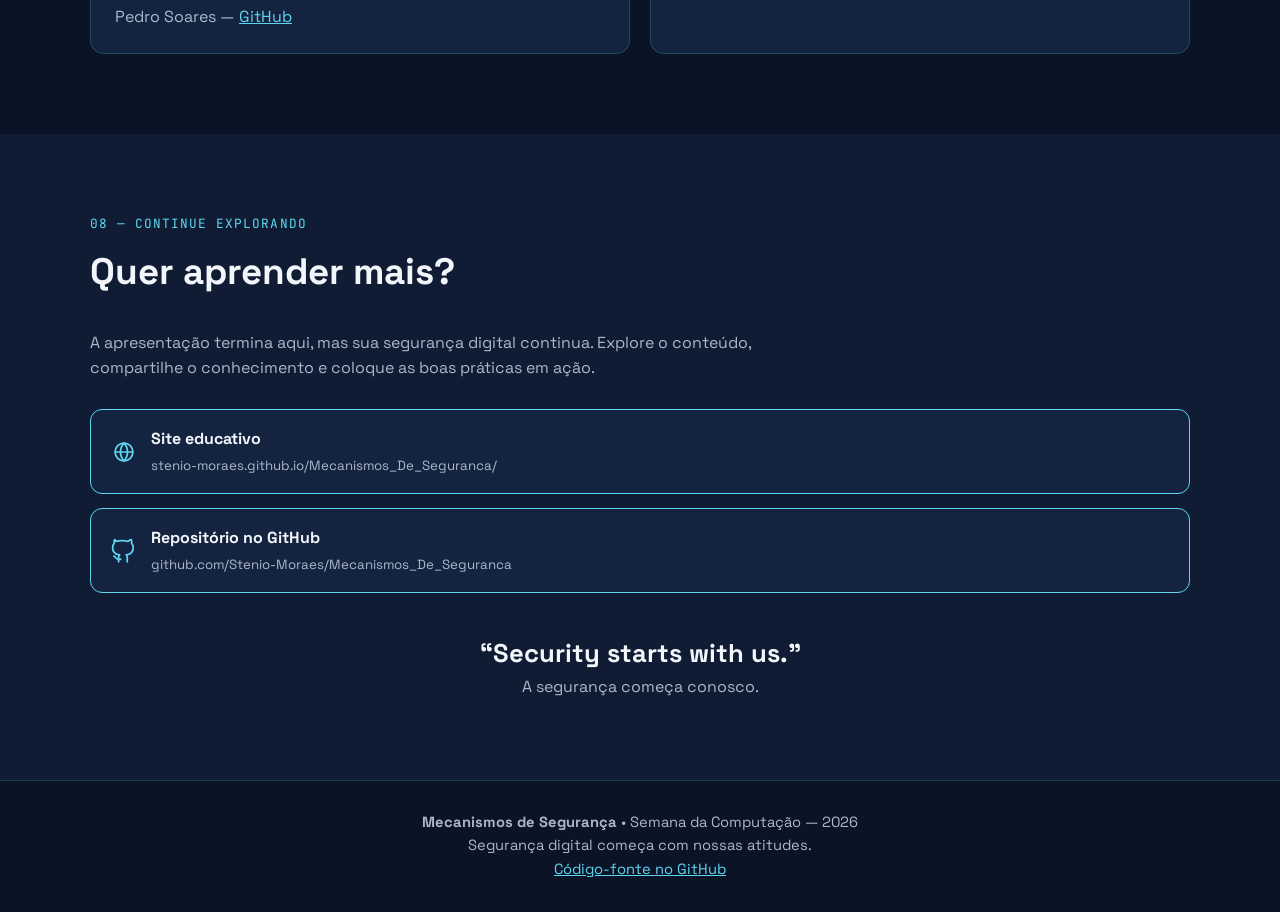
==== commit b33f47c6: "atualizando o direcionamento das paginas" ====
--- a/index.html
+++ b/index.html
@@ -8,7 +8,7 @@
   <link rel="preconnect" href="https://fonts.googleapis.com" />
   <link rel="preconnect" href="https://fonts.gstatic.com" crossorigin />
   <link href="https://fonts.googleapis.com/css2?family=JetBrains+Mono:wght@400;600&family=Space+Grotesk:wght@400;500;600;700&display=swap" rel="stylesheet" />
-  <link rel="stylesheet" href="style.css" />
+  <link rel="stylesheet" href="CSS/style.css" />
 </head>
 <body>
 
@@ -325,10 +325,6 @@
               <span><strong>Repositório no GitHub</strong><br /><small>github.com/Stenio-Moraes/Mecanismos_De_Seguranca</small></span>
             </a>
           </div>
-          <figure class="qrcode-img">
-            <img src="qrcode.png" alt="QR Code para o site educativo" width="180" height="180" />
-            <figcaption>Aponte a câmera para acessar o site</figcaption>
-          </figure>
         </div>
         <p class="frase-final">“Security starts with us.”</p>
         <p class="traducao">A segurança começa conosco.</p>
@@ -345,6 +341,6 @@
     </div>
   </footer>
 
-  <script src="script.js"></script>
+  <script src="JS/script.js"></script>
 </body>
 </html>
--- a/CSS/style.css
+++ b/CSS/style.css
@@ -0,0 +1,185 @@
+/* ===== Cores (mesma identidade dos slides) ===== */
+:root {
+  --fundo: #0b1426;
+  --fundo-2: #0f1c33;
+  --card: #14233f;
+  --borda: rgba(94, 214, 240, 0.2);
+  --texto: #f2f6fb;
+  --texto-2: #aab8cc;
+  --eletrico: #3b82f6;
+  --ciano: #5ed6f0;
+  --perigo: #f2765f;
+  --sucesso: #4fd1a5;
+}
+
+[hidden] { display: none !important; }
+* { box-sizing: border-box; margin: 0; padding: 0; }
+html { scroll-behavior: smooth; scroll-padding-top: 70px; }
+body {
+  font-family: "Space Grotesk", system-ui, sans-serif;
+  background: var(--fundo);
+  color: var(--texto);
+  line-height: 1.6;
+}
+a { color: var(--ciano); }
+.container { width: min(1100px, 92%); margin: 0 auto; }
+
+/* ===== Menu ===== */
+.topo {
+  position: sticky; top: 0; z-index: 10;
+  background: rgba(11, 20, 38, 0.95);
+  border-bottom: 1px solid var(--borda);
+}
+.menu { display: flex; align-items: center; justify-content: space-between; height: 60px; }
+.logo { display: inline-flex; align-items: center; gap: 9px; font-weight: 700; color: var(--texto); text-decoration: none; }
+.logo svg { color: var(--ciano); flex: none; }
+.menu-links { display: flex; gap: 18px; list-style: none; }
+.menu-links a { color: var(--texto-2); text-decoration: none; font-size: 0.95rem; }
+.menu-links a:hover { color: var(--ciano); }
+.menu-botao { display: none; background: none; border: 1px solid var(--borda); color: var(--texto); padding: 6px 10px; border-radius: 6px; cursor: pointer; }
+.menu-botao svg { display: block; }
+
+/* ===== Seções ===== */
+.secao { padding: 80px 0; }
+.alternada { background: var(--fundo-2); }
+.etiqueta, .termo {
+  font-family: "JetBrains Mono", monospace;
+  color: var(--ciano);
+  font-size: 0.8rem;
+  letter-spacing: 0.08em;
+  text-transform: uppercase;
+}
+.termo { margin-bottom: 8px; }
+h1 { font-size: clamp(2.2rem, 6vw, 3.8rem); line-height: 1.1; margin: 12px 0; }
+h2 { font-size: clamp(1.6rem, 4vw, 2.3rem); margin: 8px 0 28px; }
+h3 { font-size: 1.2rem; margin-bottom: 4px; }
+.subtitulo { font-size: 1.25rem; color: var(--ciano); margin-bottom: 16px; }
+.texto-largo { max-width: 720px; color: var(--texto-2); margin-bottom: 28px; }
+.inicio { padding: 110px 0; border-bottom: 1px solid var(--borda); }
+
+/* ===== Botões ===== */
+.botao {
+  display: inline-flex;
+  align-items: center;
+  gap: 8px;
+  background: var(--eletrico); color: #fff;
+  border: none; border-radius: 8px;
+  padding: 12px 22px; font: inherit; font-weight: 600;
+  text-decoration: none; cursor: pointer;
+}
+.botao:hover { filter: brightness(1.1); }
+.botao svg { flex: none; }
+.botao.secundario { background: transparent; border: 1px solid var(--ciano); color: var(--ciano); }
+
+/* ===== Grades e cards ===== */
+.grade { display: grid; gap: 20px; }
+.grade-2 { grid-template-columns: repeat(2, 1fr); }
+.grade-3 { grid-template-columns: repeat(3, 1fr); }
+.grade-4 { grid-template-columns: repeat(4, 1fr); }
+.card {
+  background: var(--card);
+  border: 1px solid var(--borda);
+  border-radius: 14px;
+  padding: 24px;
+}
+.card p { color: var(--texto-2); }
+.card.perigo { border-color: rgba(242, 118, 95, 0.4); }
+.card.sucesso { border-color: rgba(79, 209, 165, 0.45); }
+.card.destaque { margin-top: 24px; border-color: var(--ciano); }
+.icone { color: var(--ciano); margin-bottom: 12px; }
+.icone svg { display: block; width: 30px; height: 30px; }
+.card.perigo .icone { color: var(--perigo); }
+.exemplo { margin-top: 12px; font-size: 0.92rem; border-top: 1px solid var(--borda); padding-top: 10px; }
+
+/* ===== E-mail fictício ===== */
+.email-ficticio { margin-top: 32px; background: var(--card); border: 1px dashed var(--perigo); border-radius: 14px; padding: 24px; }
+.selo { display: inline-flex; align-items: center; gap: 7px; background: rgba(242,118,95,0.15); color: var(--perigo); font-weight: 600; padding: 4px 10px; border-radius: 6px; font-size: 0.85rem; margin-bottom: 14px; }
+.email { background: var(--fundo); border-radius: 10px; padding: 16px; display: grid; gap: 6px; color: var(--texto-2); }
+.marca { display: inline-flex; width: 22px; height: 22px; align-items: center; justify-content: center; border-radius: 50%; background: var(--perigo); color: #fff; font-size: 0.8rem; font-weight: 700; }
+.sinais { margin: 16px 0 0 22px; }
+.sinais li::marker { color: var(--perigo); font-weight: 700; }
+.aviso { margin-top: 12px; color: var(--ciano); }
+
+/* ===== Listas ===== */
+.lista { list-style: none; display: grid; gap: 6px; margin-top: 10px; color: var(--texto-2); }
+.lista li { display: flex; align-items: flex-start; gap: 10px; }
+.lista li::before { content: ""; flex: none; }
+.lista.x li::before { width: 11px; height: 11px; margin-top: 6px; background: linear-gradient(45deg, transparent 44%, var(--perigo) 44% 56%, transparent 56%), linear-gradient(-45deg, transparent 44%, var(--perigo) 44% 56%, transparent 56%); }
+.lista.ok li::before { width: 7px; height: 13px; margin-top: 4px; border-right: 2px solid var(--sucesso); border-bottom: 2px solid var(--sucesso); transform: rotate(45deg); }
+.senha-exemplo { margin-top: 8px; }
+code { font-family: "JetBrains Mono", monospace; color: var(--ciano); }
+.nota { margin-top: 14px; font-size: 0.9rem; color: var(--texto-2); }
+.praticas { list-style: none; display: grid; grid-template-columns: repeat(2, 1fr); gap: 14px; }
+.praticas li { display: flex; align-items: flex-start; gap: 12px; background: var(--card); border: 1px solid var(--borda); border-radius: 10px; padding: 14px 18px; }
+.praticas li::before { content: ""; flex: none; width: 7px; height: 13px; margin-top: 5px; border-right: 2px solid var(--sucesso); border-bottom: 2px solid var(--sucesso); transform: rotate(45deg); }
+.equipe { list-style: none; display: grid; gap: 6px; margin-top: 10px; color: var(--texto-2); }
+
+/* ===== Quiz ===== */
+.pergunta { margin-top: 20px; }
+.pergunta legend { font-weight: 600; margin-bottom: 10px; }
+.pergunta fieldset { border: none; }
+.opcao { display: block; padding: 10px 14px; border: 1px solid var(--borda); border-radius: 8px; margin-top: 8px; cursor: pointer; color: var(--texto-2); }
+.opcao input { margin-right: 8px; accent-color: var(--ciano); }
+.opcao.correta { border-color: var(--sucesso); color: var(--sucesso); }
+.opcao.errada { border-color: var(--perigo); color: var(--perigo); }
+.quiz-botoes { display: flex; gap: 12px; margin-top: 24px; flex-wrap: wrap; }
+.quiz-alerta { color: var(--perigo); margin-top: 12px; }
+
+/* ===== Acesse ===== */
+.acesse { display: flex; gap: 24px; align-items: center; flex-wrap: wrap; }
+.links-projeto { flex: 1; display: grid; gap: 14px; min-width: 260px; }
+.link-card { display: flex; gap: 14px; align-items: center; background: var(--card); border: 1px solid var(--ciano); border-radius: 12px; padding: 16px 20px; color: var(--texto); text-decoration: none; word-break: break-word; }
+.link-card small { color: var(--texto-2); }
+.link-card .icone { margin: 0; }
+.link-card .icone svg { width: 26px; height: 26px; }
+.link-card.pendente { border-style: dashed; opacity: 0.7; cursor: default; }
+.qrcode { width: 180px; height: 180px; border: 2px dashed var(--ciano); border-radius: 12px; display: flex; flex-direction: column; align-items: center; justify-content: center; text-align: center; font-family: "JetBrains Mono", monospace; color: var(--ciano); }
+.frase-final { margin-top: 40px; font-size: 1.6rem; font-weight: 700; text-align: center; }
+.traducao { text-align: center; color: var(--texto-2); }
+
+/* ===== Rodapé ===== */
+.rodape { padding: 30px 0; border-top: 1px solid var(--borda); text-align: center; color: var(--texto-2); font-size: 0.92rem; }
+
+/* ===== Responsivo ===== */
+@media (max-width: 900px) {
+  .grade-3, .grade-4 { grid-template-columns: repeat(2, 1fr); }
+  .menu-botao { display: block; }
+  .menu-links { display: none; position: absolute; top: 60px; left: 0; right: 0; flex-direction: column; gap: 0; background: var(--fundo); border-bottom: 1px solid var(--borda); }
+  .menu-links.aberto { display: flex; }
+  .menu-links a { display: block; padding: 12px 4%; }
+}
+@media (max-width: 600px) {
+  .grade-2, .grade-3, .grade-4, .praticas { grid-template-columns: 1fr; }
+  .secao { padding: 56px 0; }
+  .qrcode { margin: 0 auto; }
+}
+
+/* ===== Laboratório ===== */
+.ferramenta { margin-top: 24px; }
+.ferramenta h3 { display: flex; align-items: center; gap: 10px; margin-bottom: 12px; }
+.ferramenta h3 svg { flex: none; color: var(--ciano); }
+.saida-senha { background: var(--fundo); border: 1px solid var(--borda); border-radius: 10px; padding: 14px 16px; margin-bottom: 14px; overflow-wrap: anywhere; }
+.saida-senha output { font-family: "JetBrains Mono", monospace; font-size: 1.1rem; color: var(--ciano); }
+.campo-faixa { display: grid; gap: 6px; color: var(--texto-2); }
+.campo-faixa input { accent-color: var(--ciano); width: 100%; }
+.opcoes-gerador { display: grid; grid-template-columns: repeat(2, 1fr); gap: 8px; margin-top: 14px; color: var(--texto-2); }
+.opcoes-gerador input { accent-color: var(--ciano); margin-right: 6px; }
+.status { min-height: 1.4em; margin-top: 10px; color: var(--sucesso); }
+.status.erro { color: var(--perigo); }
+.campo { width: 100%; background: var(--fundo); color: var(--texto); border: 1px solid var(--borda); border-radius: 8px; padding: 10px 12px; font: inherit; }
+.campo:focus { outline: 2px solid var(--ciano); outline-offset: 1px; }
+.campo.mono, .campo.saida { font-family: "JetBrains Mono", monospace; font-size: 0.85rem; overflow-wrap: anywhere; }
+.campo.saida { display: block; min-height: 44px; color: var(--sucesso); }
+textarea.campo { resize: vertical; }
+.rotulo { display: block; margin: 12px 0 6px; font-weight: 600; font-size: 0.95rem; }
+.linha-campo { display: flex; gap: 10px; margin-top: 12px; flex-wrap: wrap; }
+.linha-campo .campo { flex: 1; min-width: 200px; }
+.medidor { height: 10px; background: var(--fundo); border-radius: 6px; margin-top: 14px; overflow: hidden; }
+.medidor div { height: 100%; width: 0; background: var(--perigo); transition: width 0.25s, background 0.25s; }
+.nivel { margin-top: 8px; font-weight: 600; }
+.lista.dica li::before { width: 7px; height: 7px; margin-top: 7px; border-top: 2px solid var(--ciano); border-right: 2px solid var(--ciano); transform: rotate(45deg); }
+.botao:disabled { opacity: 0.5; cursor: not-allowed; }
+.explicacao { margin-top: 10px; font-size: 0.92rem; border-top: 1px solid var(--borda); padding-top: 8px; }
+.qrcode-img { text-align: center; color: var(--texto-2); font-size: 0.85rem; }
+.qrcode-img img { display: block; width: 180px; height: 180px; border-radius: 12px; background: #fff; margin: 0 auto 6px; }
+@media (max-width: 600px) { .opcoes-gerador { grid-template-columns: 1fr; } .qrcode-img { margin: 0 auto; } }
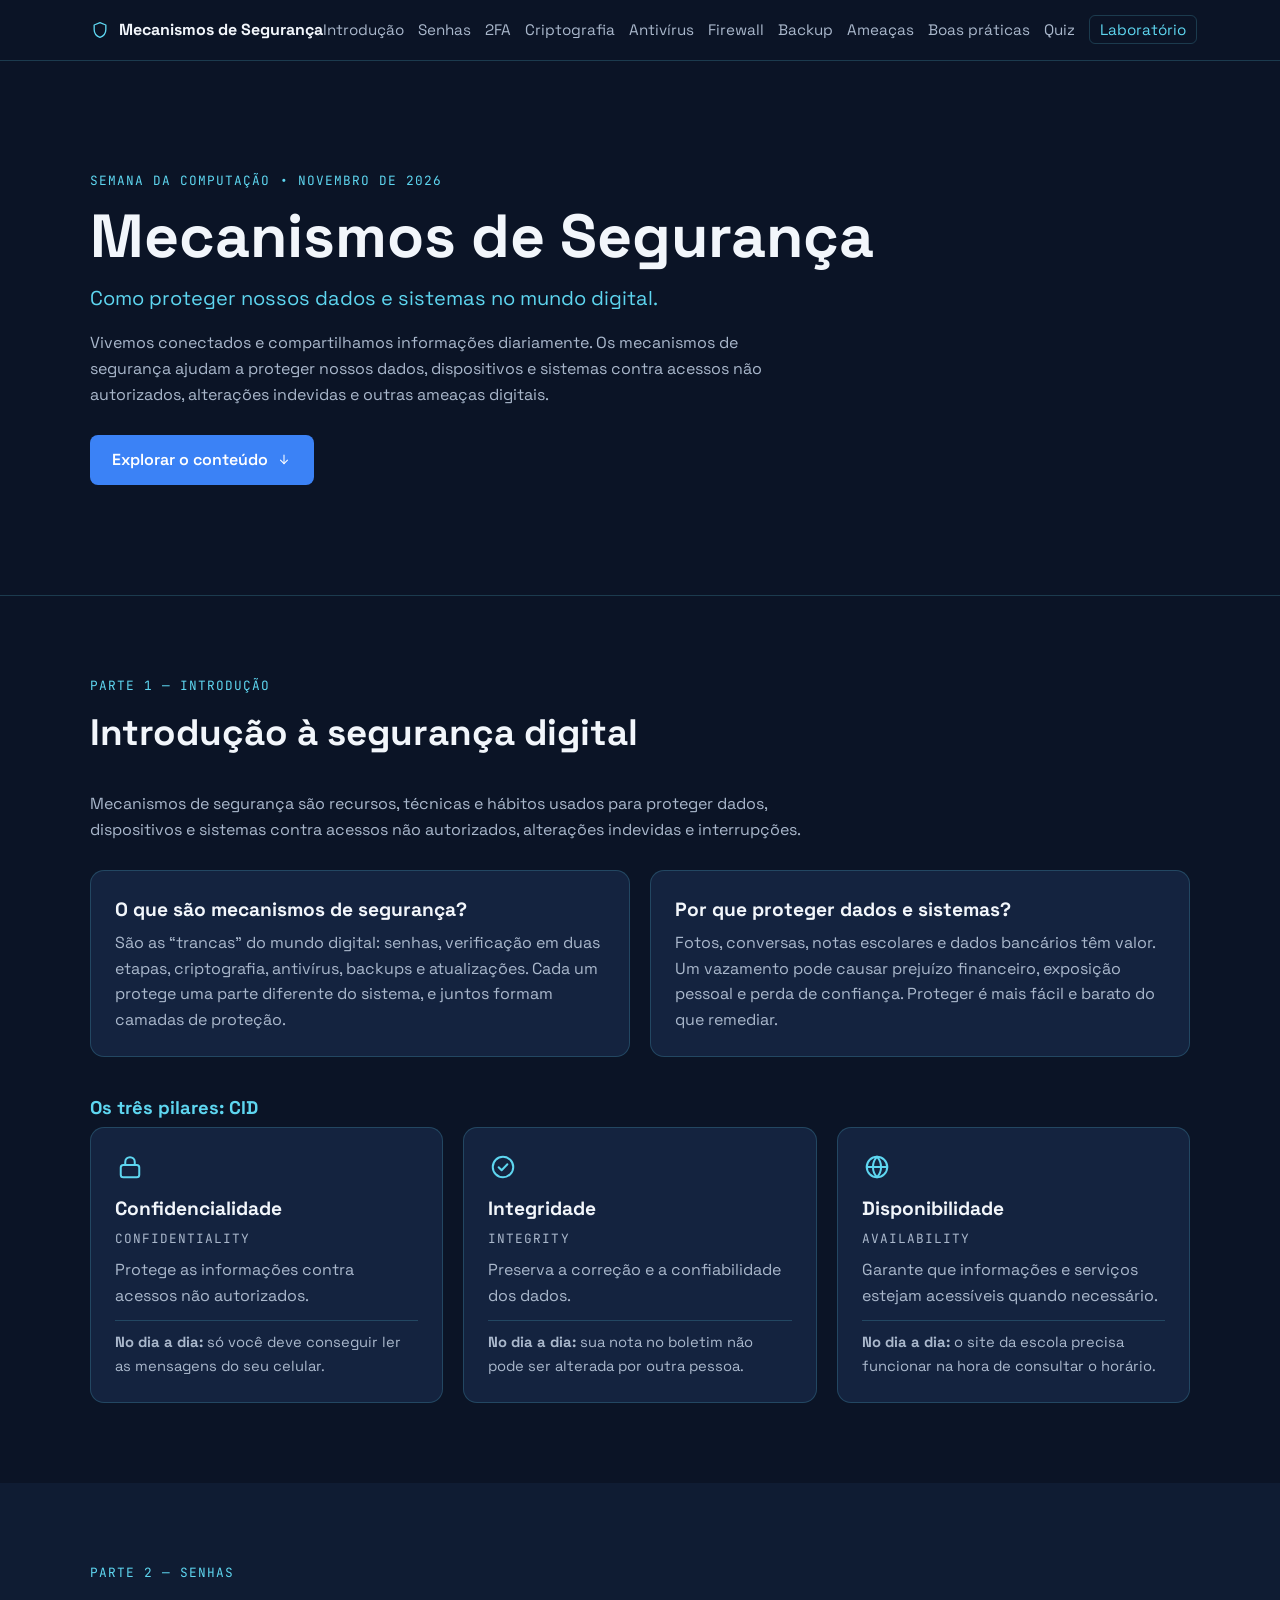
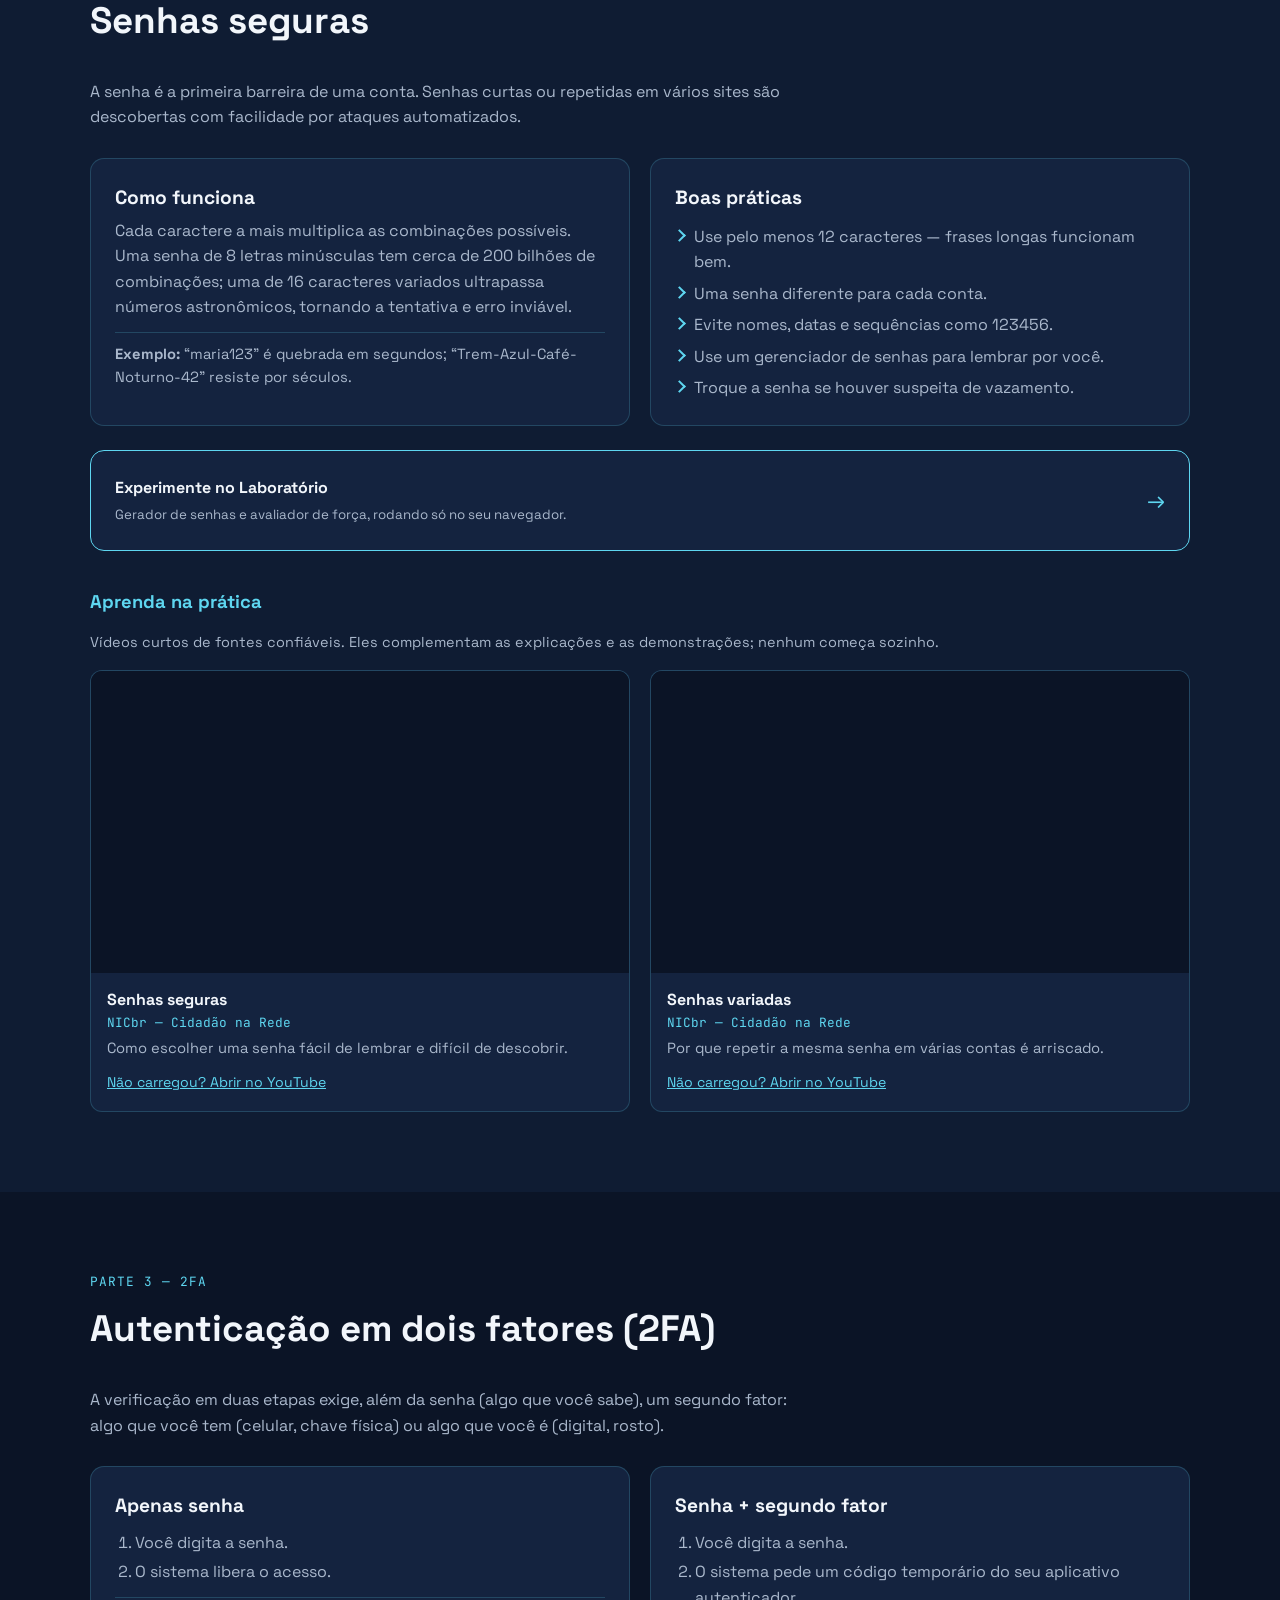
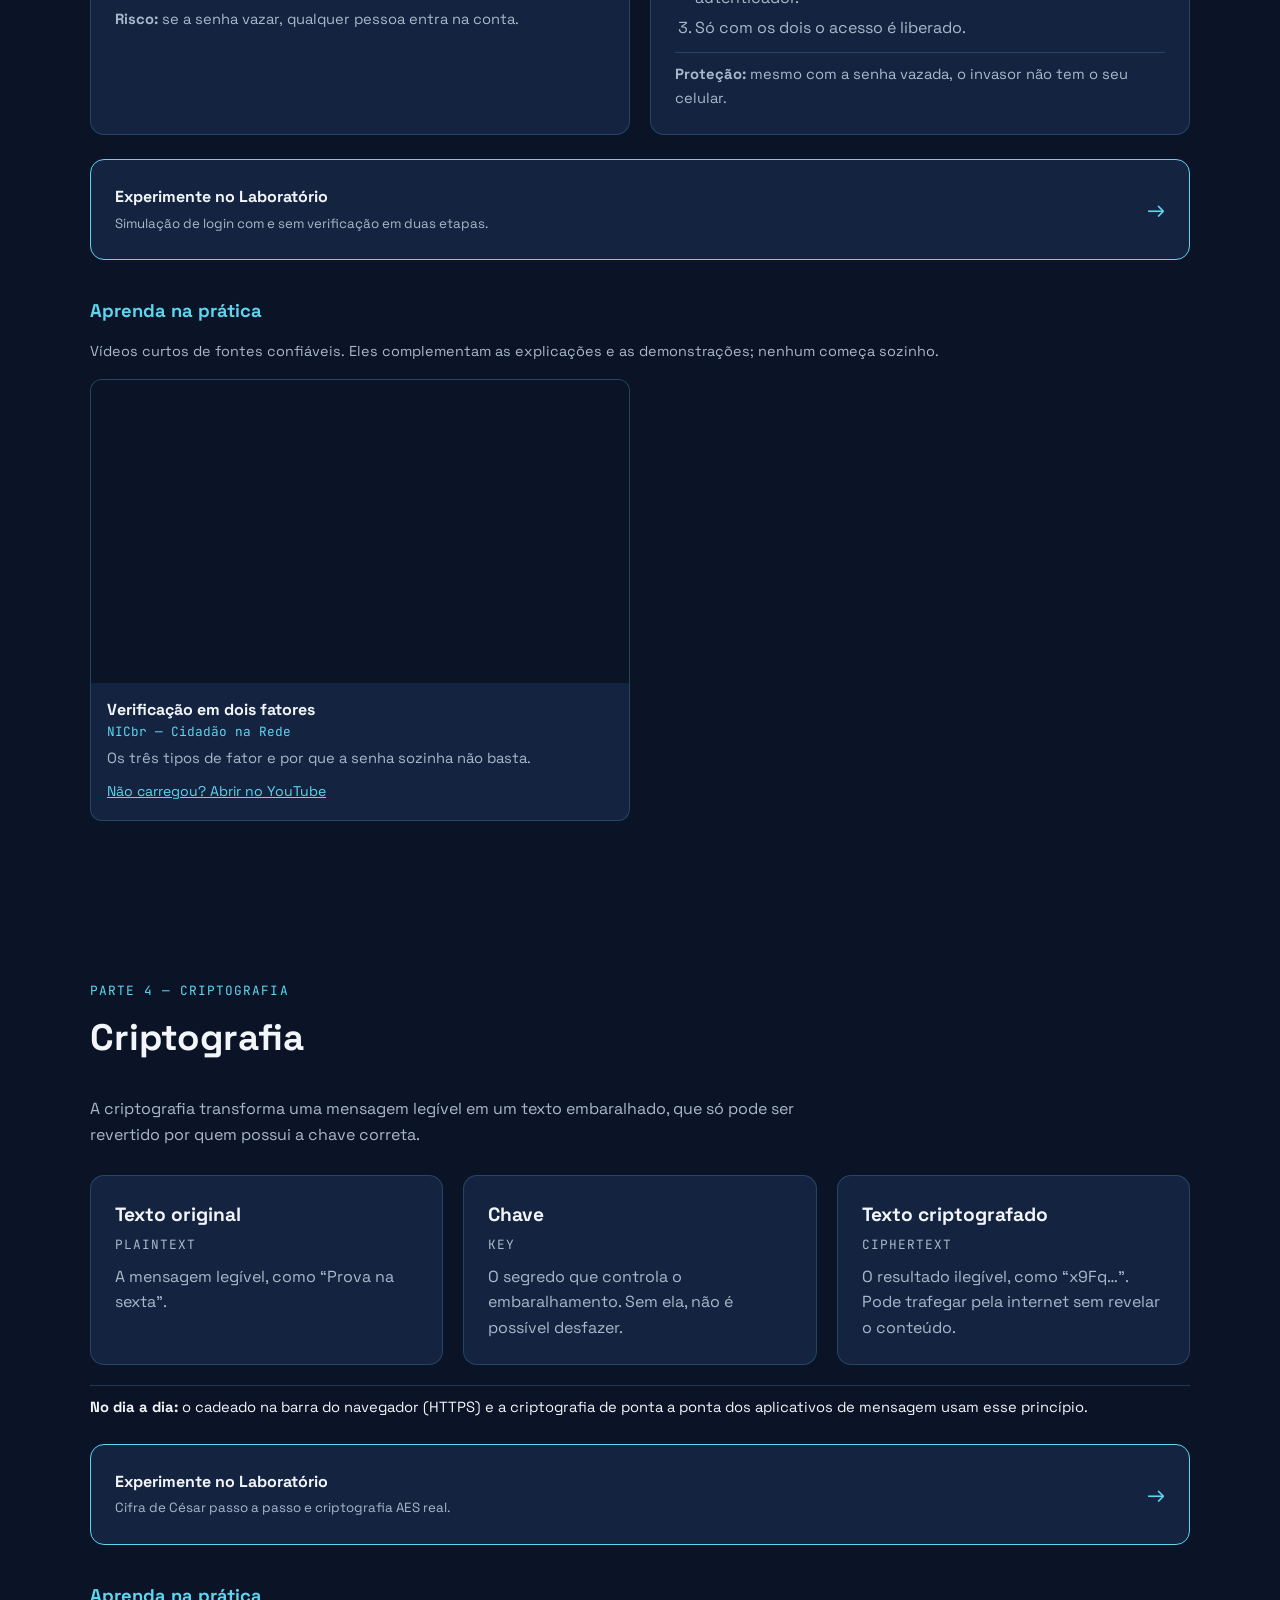
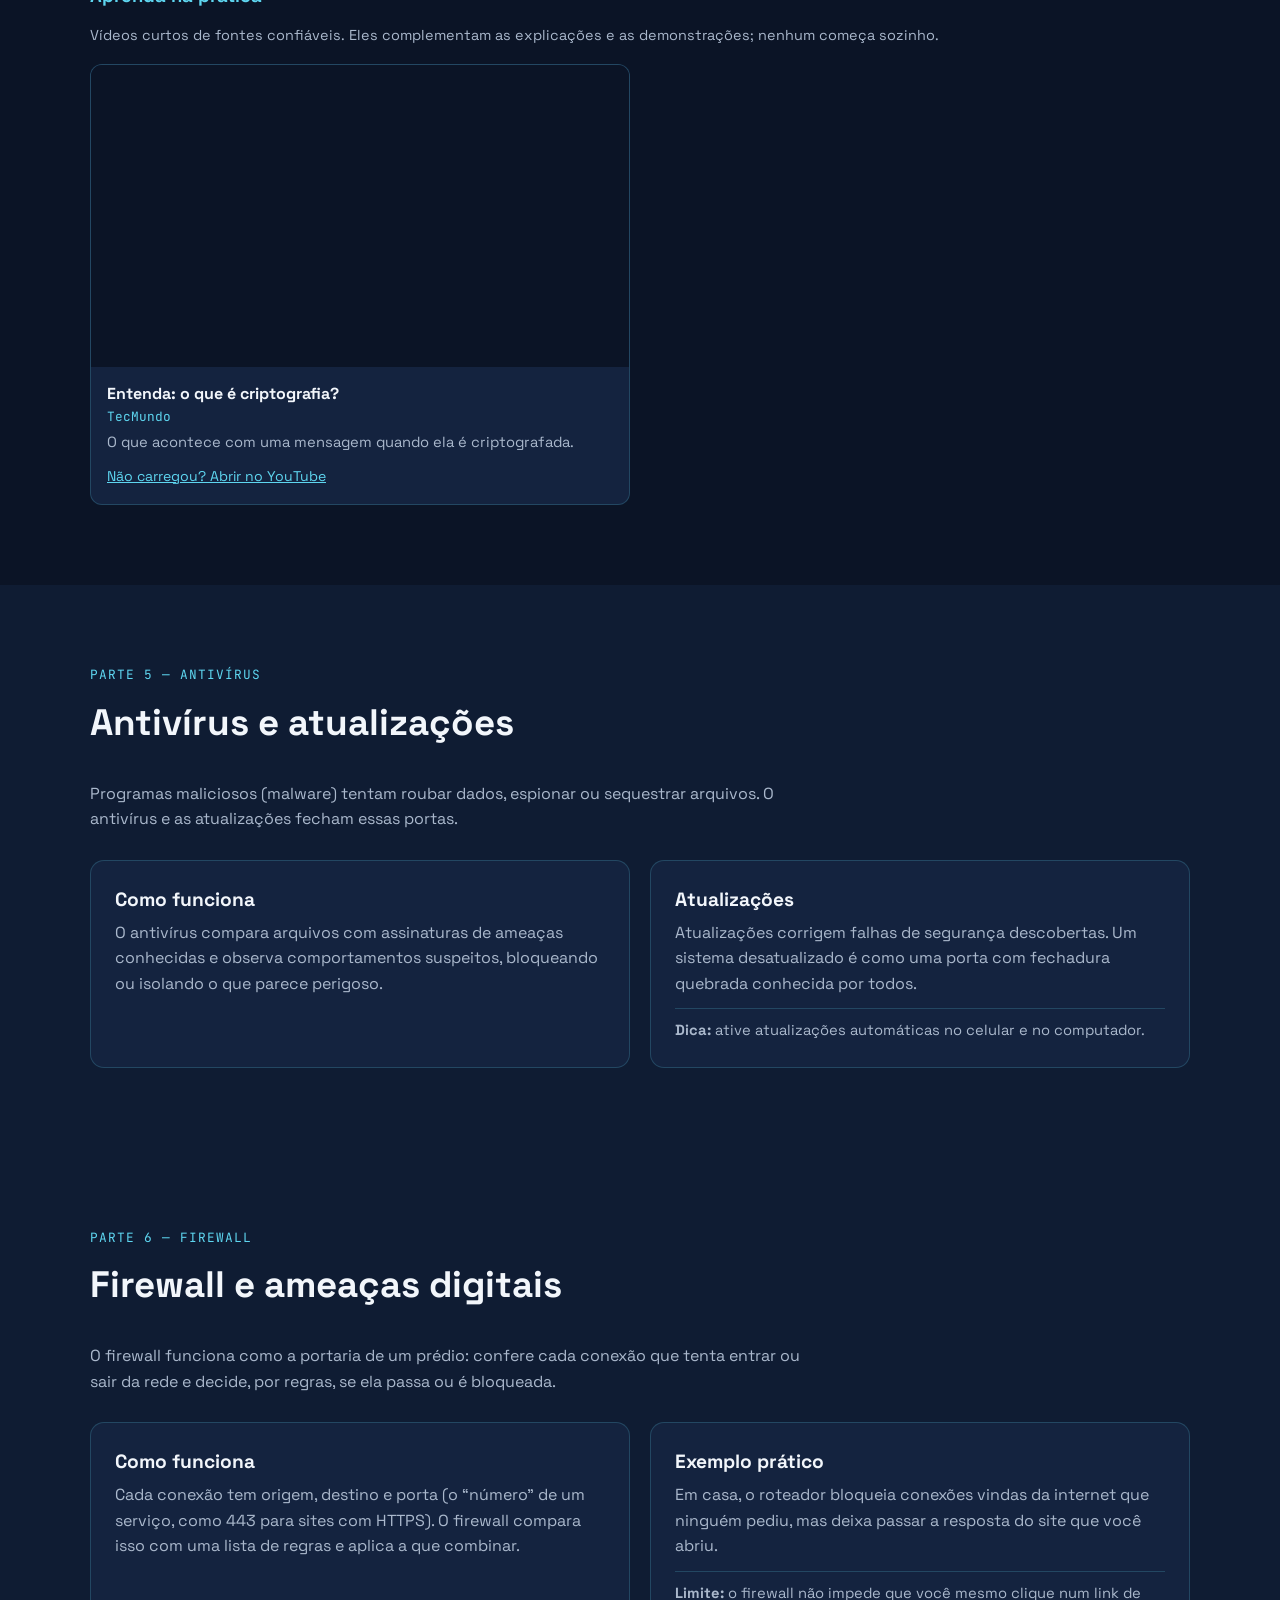
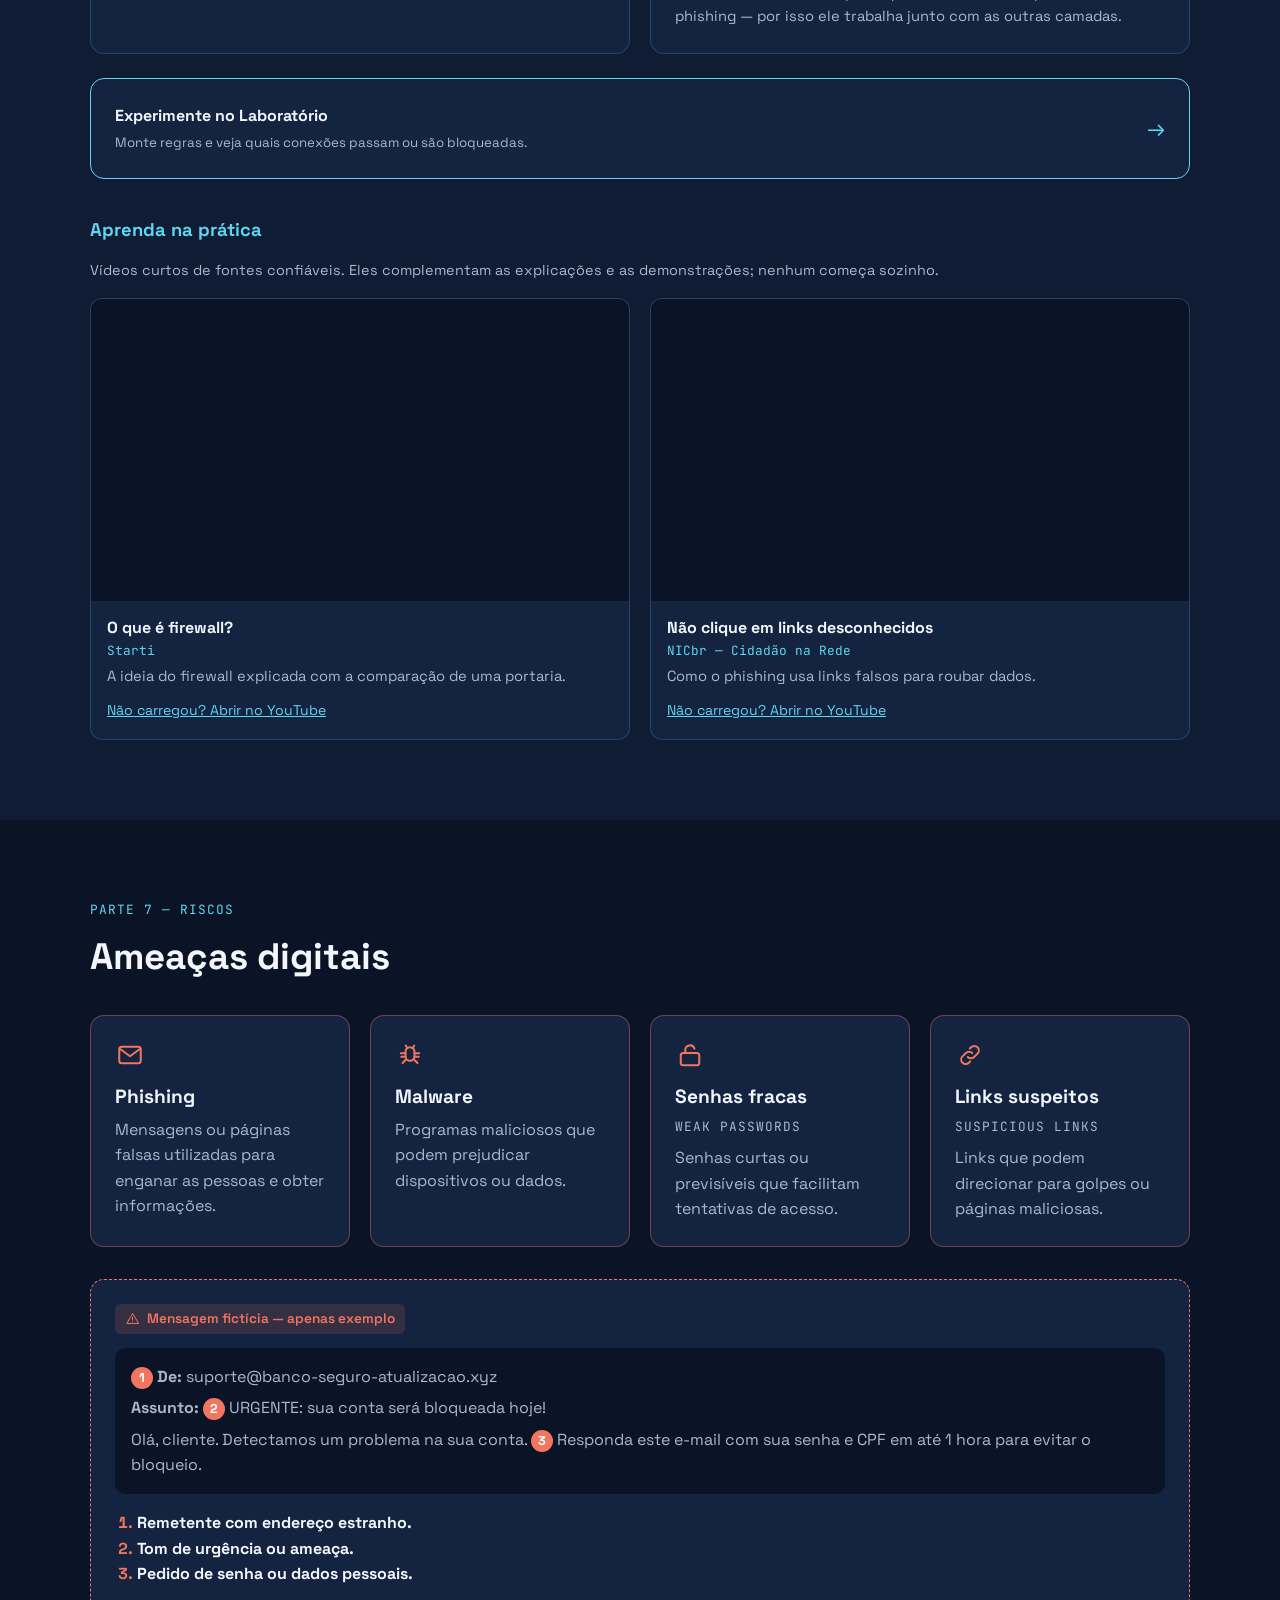
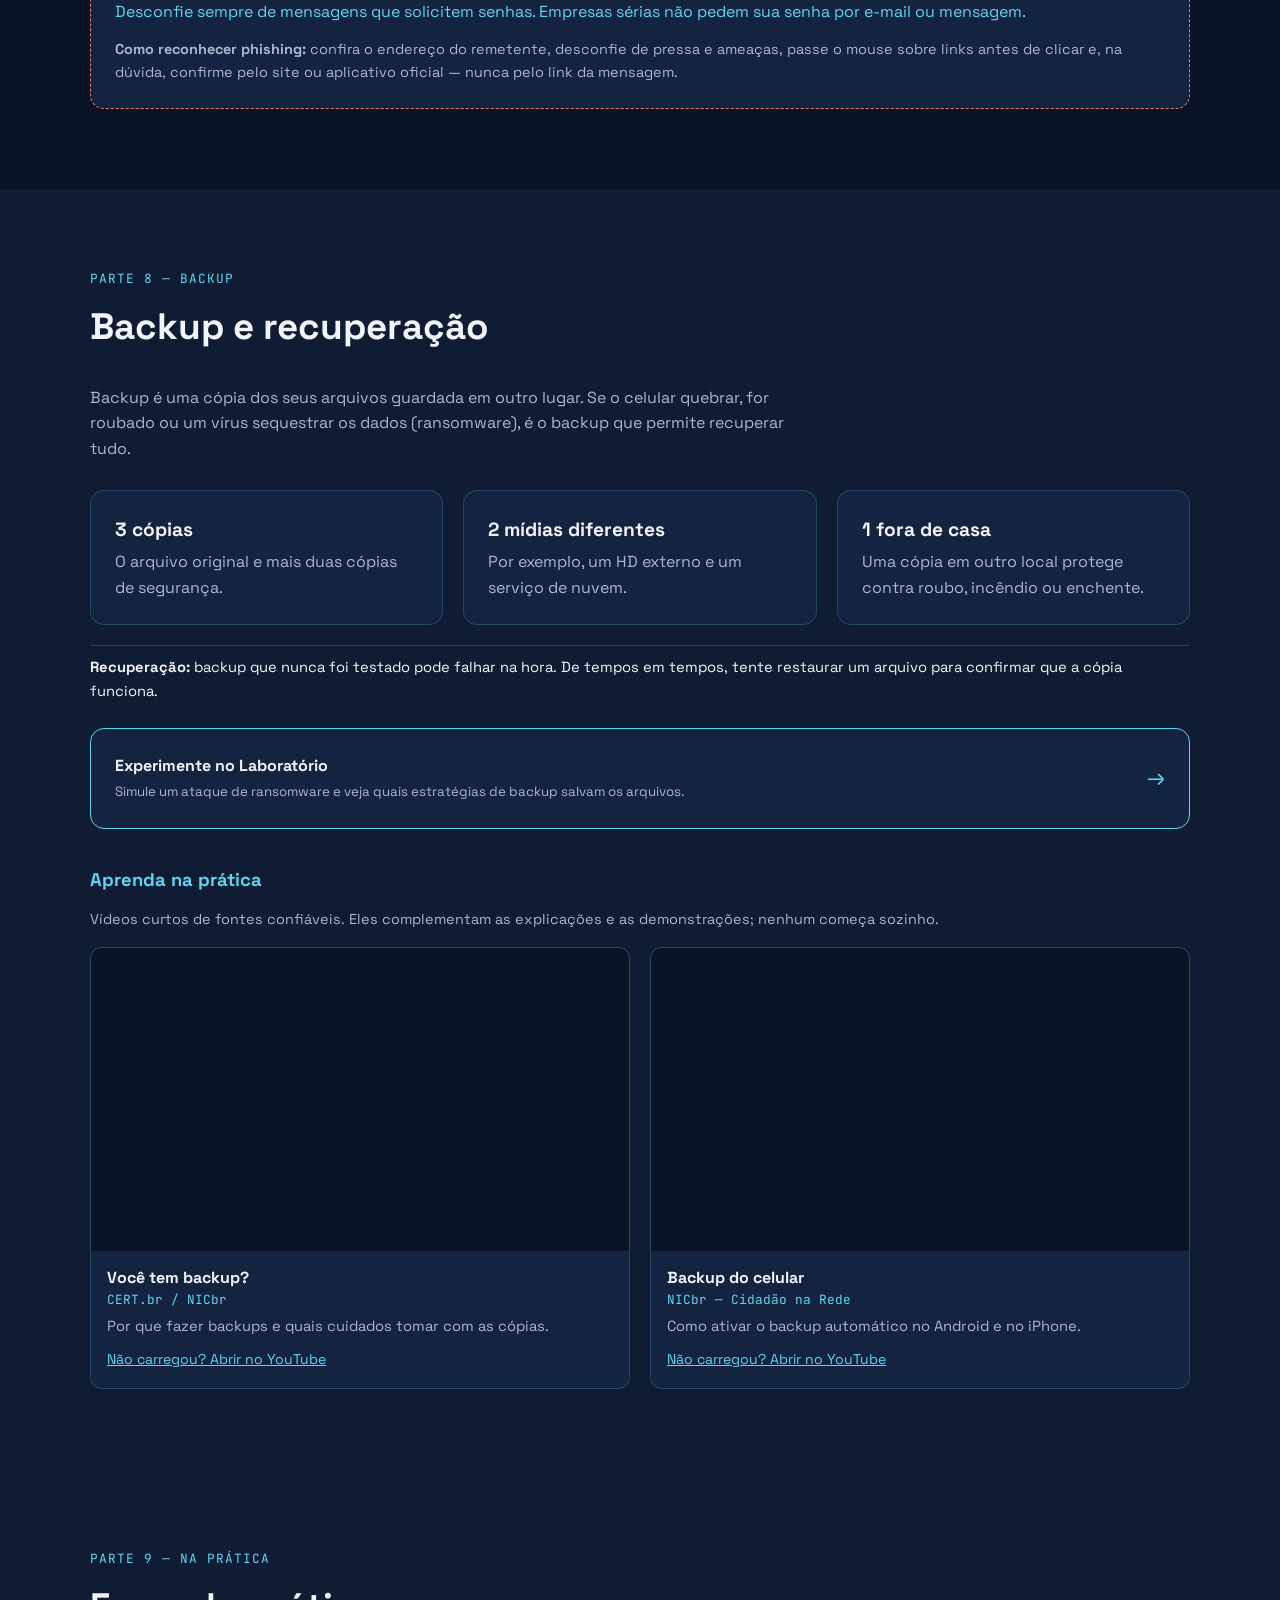
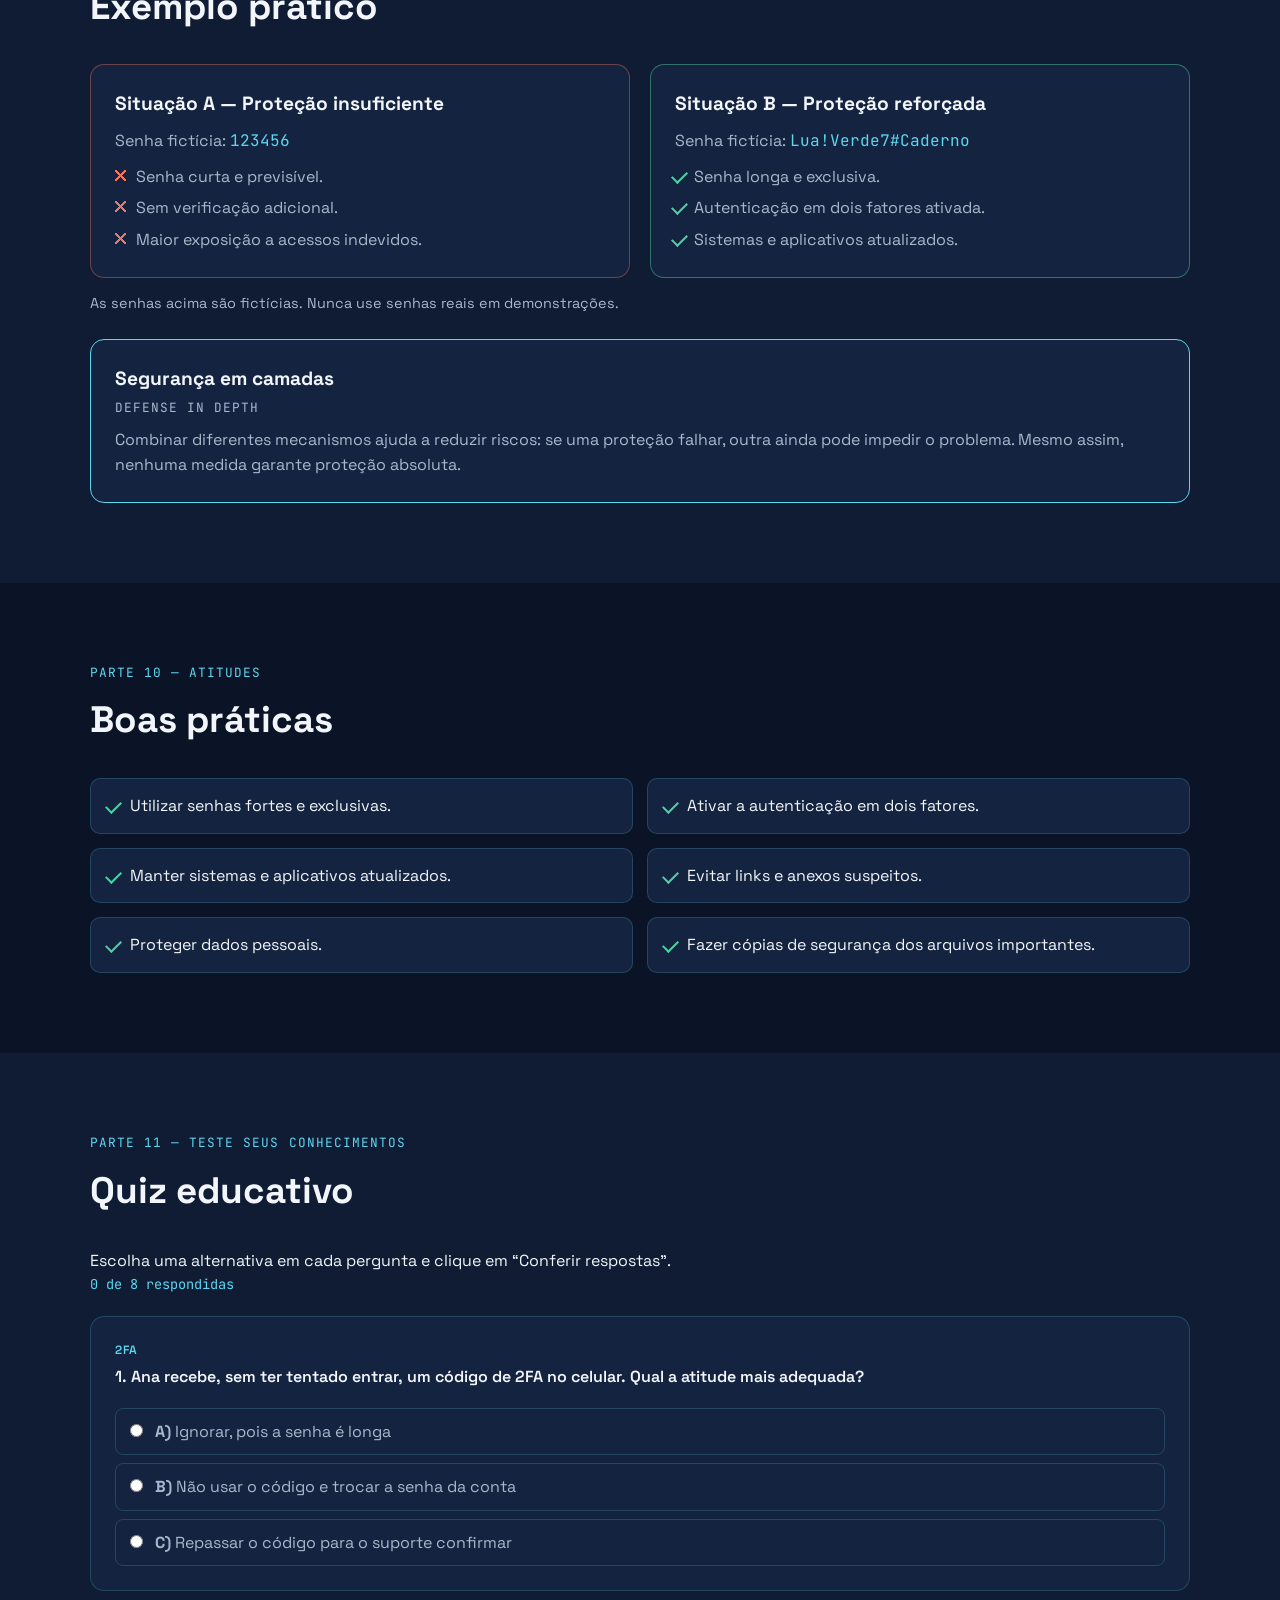
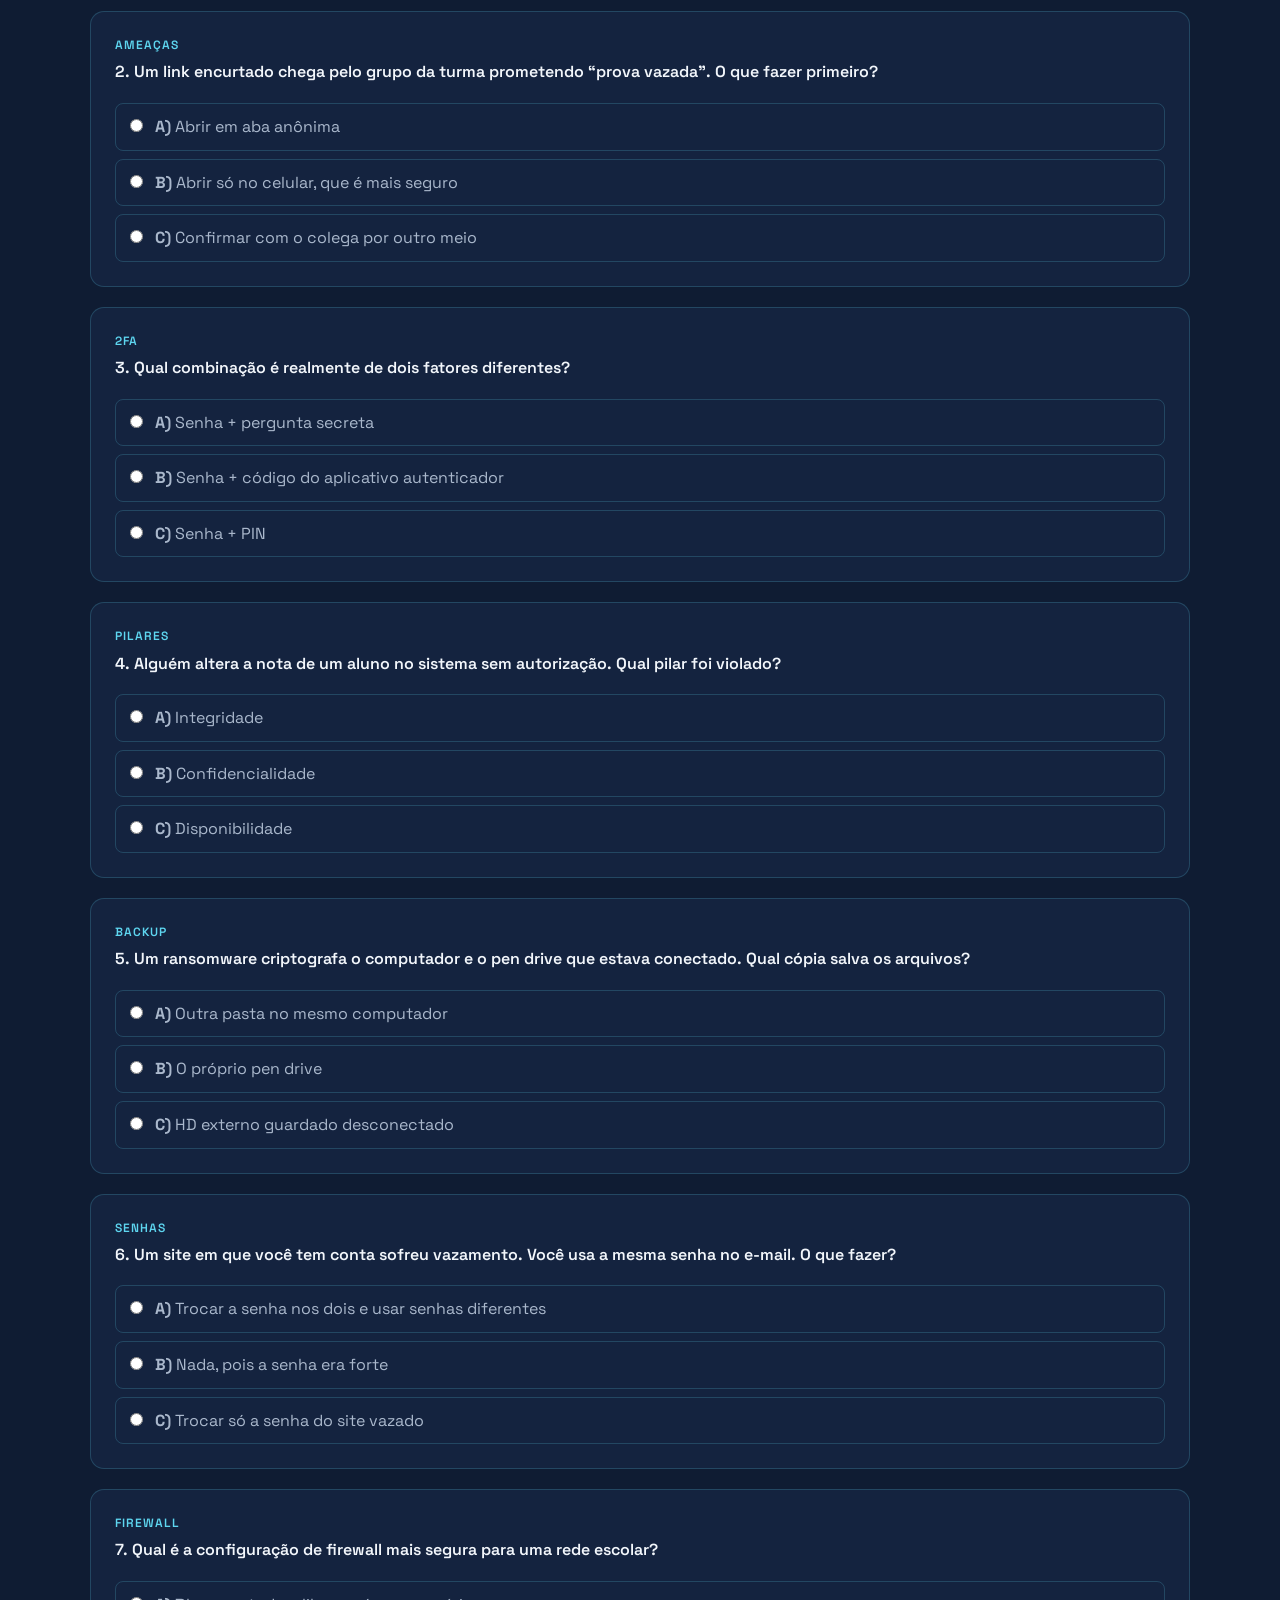
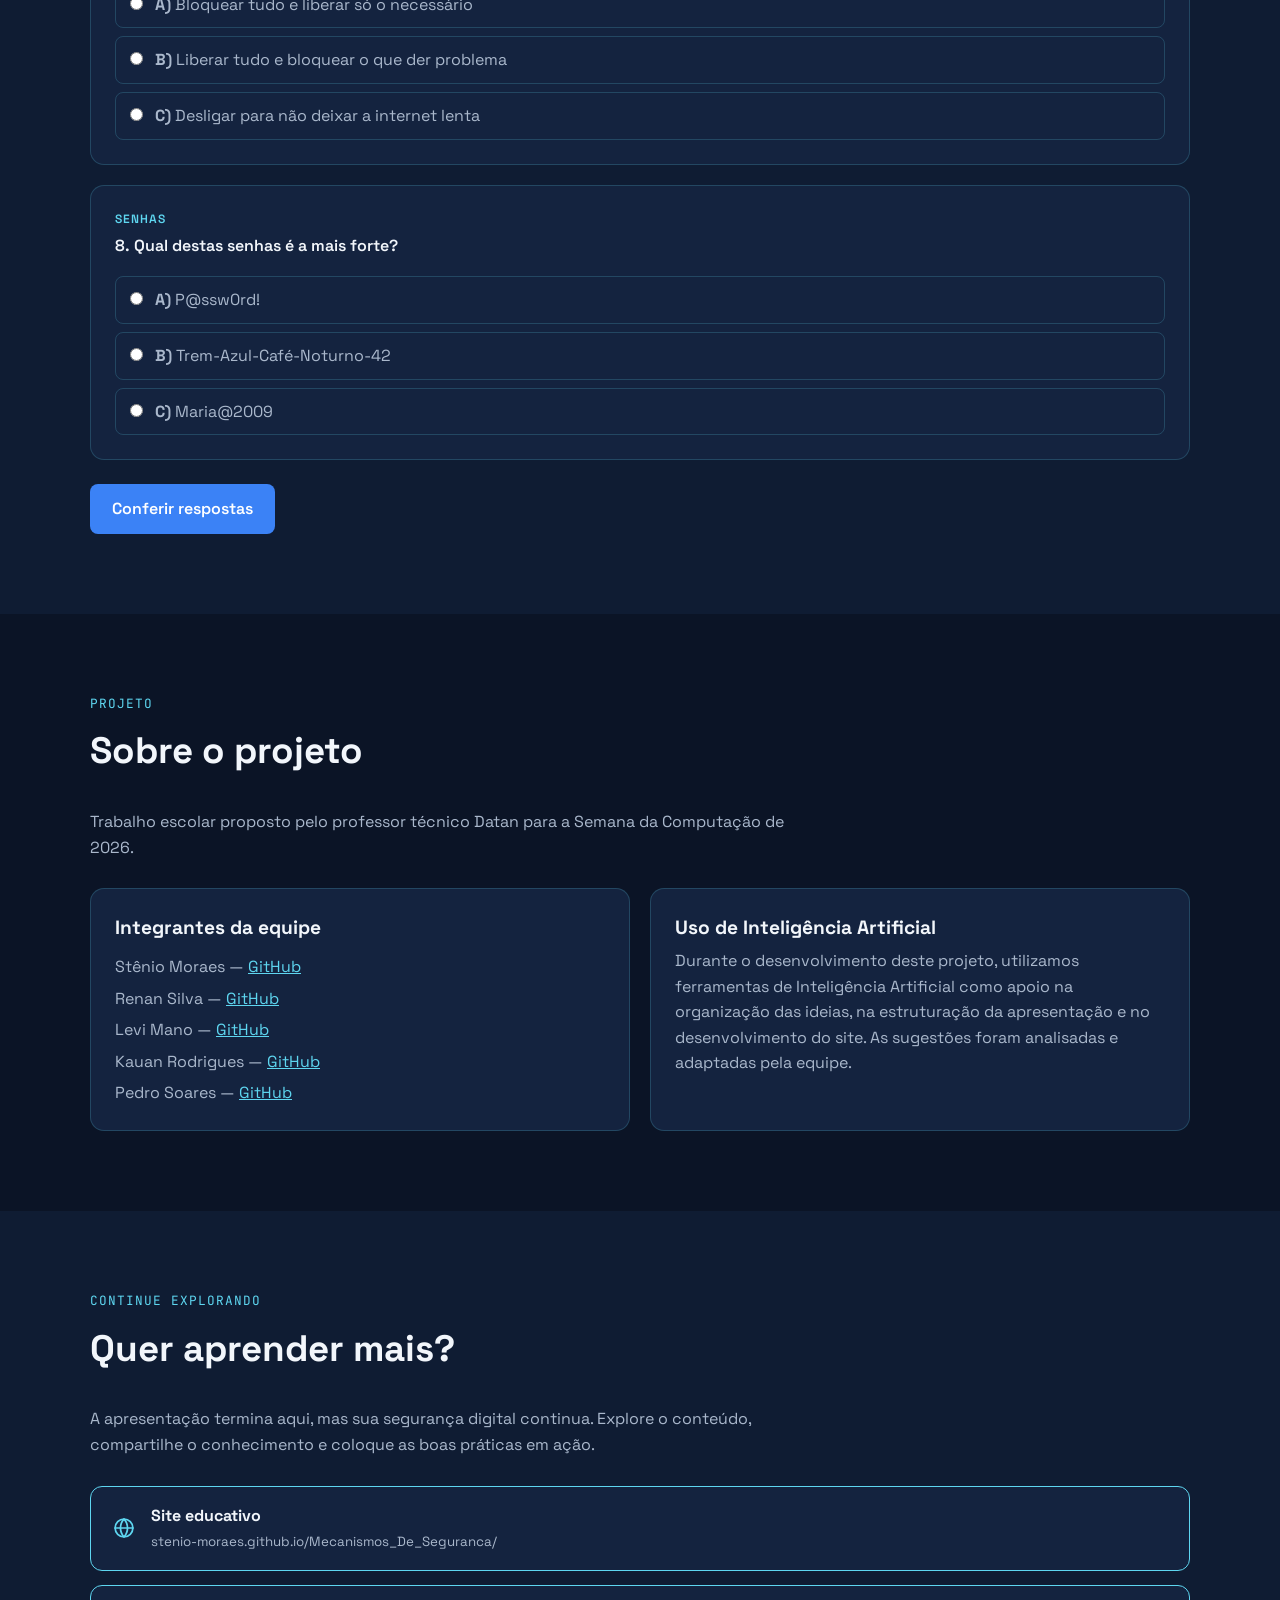
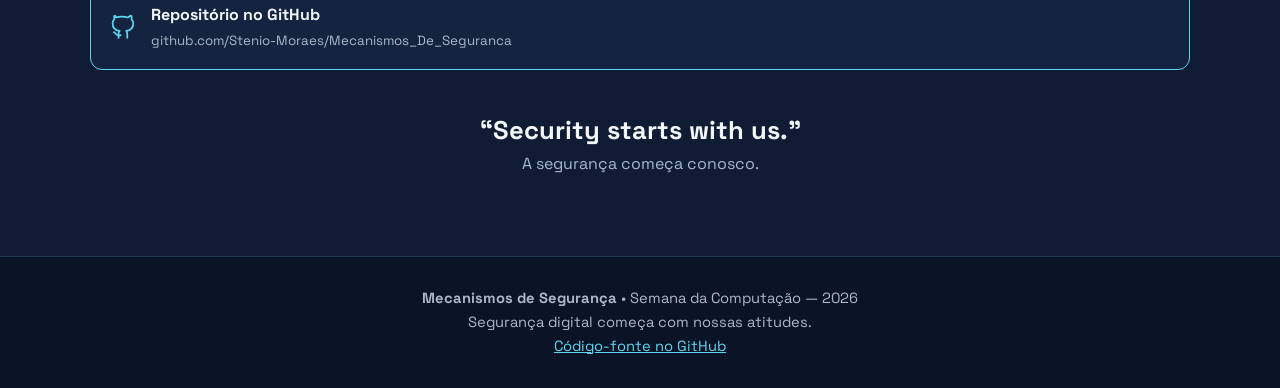
==== commit f57d5ff9: "Atualização completa do site." ====
--- a/index.html
+++ b/index.html
@@ -1,16 +1,21 @@
 <!DOCTYPE html>
 <html lang="pt-BR">
 <head>
-  <meta charset="UTF-8" />
-  <meta name="viewport" content="width=device-width, initial-scale=1" />
-  <title>Mecanismos de Segurança — Semana da Computação 2026</title>
-  <meta name="description" content="Site educativo do projeto escolar Mecanismos de Segurança: pilares, mecanismos de proteção, ameaças digitais, boas práticas e quiz." />
-  <link rel="preconnect" href="https://fonts.googleapis.com" />
-  <link rel="preconnect" href="https://fonts.gstatic.com" crossorigin />
-  <link href="https://fonts.googleapis.com/css2?family=JetBrains+Mono:wght@400;600&family=Space+Grotesk:wght@400;500;600;700&display=swap" rel="stylesheet" />
-  <link rel="stylesheet" href="CSS/style.css" />
+<meta charset="UTF-8">
+<meta name="viewport" content="width=device-width, initial-scale=1.0">
+<meta name="description" content="Projeto escolar sobre mecanismos de segurança digital: senhas, 2FA, criptografia, antivírus e ferramentas interativas.">
+<meta property="og:title" content="Mecanismos de Segurança — Semana da Computação 2026">
+<meta property="og:description" content="Projeto escolar sobre mecanismos de segurança digital: senhas, 2FA, criptografia, antivírus e ferramentas interativas.">
+<meta property="og:type" content="website">
+<meta name="twitter:card" content="summary_large_image">
+<title>Mecanismos de Segurança — Semana da Computação 2026</title>
+<link rel="preconnect" href="https://fonts.googleapis.com">
+<link rel="stylesheet" href="https://fonts.googleapis.com/css2?family=JetBrains+Mono:wght@400;600&family=Space+Grotesk:wght@400;500;600;700&display=swap">
+<link rel="stylesheet" href="site.css">
+<link rel="icon" href="favicon.ico">
 </head>
 <body>
+
 
   <!-- ===== MENU ===== -->
   <header class="topo">
@@ -18,15 +23,17 @@
       <a href="#inicio" class="logo"><svg viewBox="0 0 24 24" width="20" height="20" fill="none" stroke="currentColor" stroke-width="1.6" stroke-linecap="round" stroke-linejoin="round" aria-hidden="true"><path d="M12 3.2 19 6v5.3c0 4.3-2.9 8-7 9.5-4.1-1.5-7-5.2-7-9.5V6z"/></svg><span>Mecanismos de Segurança</span></a>
       <button class="menu-botao" aria-label="Abrir menu" aria-expanded="false"><svg viewBox="0 0 24 24" width="20" height="20" fill="none" stroke="currentColor" stroke-width="1.6" stroke-linecap="round" stroke-linejoin="round" aria-hidden="true"><path d="M4 7h16M4 12h16M4 17h16"/></svg></button>
       <ul class="menu-links">
-        <li><a href="#pilares">Pilares</a></li>
-        <li><a href="#mecanismos">Mecanismos</a></li>
-        <li><a href="#laboratorio">Laboratório</a></li>
+        <li><a href="#introducao">Introdução</a></li>
+        <li><a href="#senhas">Senhas</a></li>
+        <li><a href="#dois-fatores">2FA</a></li>
+        <li><a href="#criptografia">Criptografia</a></li>
+        <li><a href="#antivirus">Antivírus</a></li>
+        <li><a href="#firewall">Firewall</a></li>
+        <li><a href="#backup">Backup</a></li>
         <li><a href="#ameacas">Ameaças</a></li>
-        <li><a href="#exemplo">Exemplo</a></li>
         <li><a href="#praticas">Boas práticas</a></li>
         <li><a href="#quiz">Quiz</a></li>
-        <li><a href="#sobre">Sobre</a></li>
-        <li><a href="#acesse">Acesse</a></li>
+        <li><a href="laboratorio.html" class="menu-lab">Laboratório</a></li>
       </ul>
     </nav>
   </header>
@@ -40,16 +47,16 @@
         <h1>Mecanismos de Segurança</h1>
         <p class="subtitulo">Como proteger nossos dados e sistemas no mundo digital.</p>
         <p class="texto-largo">Vivemos conectados e compartilhamos informações diariamente. Os mecanismos de segurança ajudam a proteger nossos dados, dispositivos e sistemas contra acessos não autorizados, alterações indevidas e outras ameaças digitais.</p>
-        <a href="#pilares" class="botao">Explorar o conteúdo <svg viewBox="0 0 24 24" width="16" height="16" fill="none" stroke="currentColor" stroke-width="1.6" stroke-linecap="round" stroke-linejoin="round" aria-hidden="true"><path d="M12 4.6v12.8"/><path d="m6.8 12.2 5.2 5.2 5.2-5.2"/></svg></a>
-      </div>
-    </section>
-
-    <!-- ===== 2. PILARES ===== -->
-    <section id="pilares" class="secao">
-      <div class="container">
-        <p class="etiqueta">01 — Fundamentos</p>
-        <h2>Os três pilares da segurança</h2>
-        <div class="grade grade-3">
+        <a href="#introducao" class="botao">Explorar o conteúdo <svg viewBox="0 0 24 24" width="16" height="16" fill="none" stroke="currentColor" stroke-width="1.6" stroke-linecap="round" stroke-linejoin="round" aria-hidden="true"><path d="M12 4.6v12.8"/><path d="m6.8 12.2 5.2 5.2 5.2-5.2"/></svg></a>
+      </div>
+    </section>
+    <!-- ===== PARTE 1 ===== -->
+    <section id="introducao" class="secao">
+      <div class="container">
+        <p class="etiqueta">Parte 1 — Introdução</p>
+        <h2>Introdução à segurança digital</h2>
+        <p class="texto-largo">Mecanismos de segurança são recursos, técnicas e hábitos usados para proteger dados, dispositivos e sistemas contra acessos não autorizados, alterações indevidas e interrupções.</p>
+        <div class="grade grade-2"><article class="card"><h3>O que são mecanismos de segurança?</h3><p>São as “trancas” do mundo digital: senhas, verificação em duas etapas, criptografia, antivírus, backups e atualizações. Cada um protege uma parte diferente do sistema, e juntos formam camadas de proteção.</p></article><article class="card"><h3>Por que proteger dados e sistemas?</h3><p>Fotos, conversas, notas escolares e dados bancários têm valor. Um vazamento pode causar prejuízo financeiro, exposição pessoal e perda de confiança. Proteger é mais fácil e barato do que remediar.</p></article></div><h3 class="subtitulo-secao">Os três pilares: CID</h3><div class="grade grade-3">
           <article class="card">
             <div class="icone"><svg viewBox="0 0 24 24" width="24" height="24" fill="none" stroke="currentColor" stroke-width="1.6" stroke-linecap="round" stroke-linejoin="round" aria-hidden="true"><rect x="4.6" y="10.4" width="14.8" height="9.8" rx="2"/><path d="M8.2 10.4V7.9a3.8 3.8 0 0 1 7.6 0v2.5"/></svg></div>
             <h3>Confidencialidade</h3>
@@ -75,119 +82,133 @@
       </div>
     </section>
 
-    <!-- ===== 3. MECANISMOS ===== -->
-    <section id="mecanismos" class="secao alternada">
-      <div class="container">
-        <p class="etiqueta">02 — Proteção</p>
-        <h2>Principais mecanismos de proteção</h2>
+    <!-- ===== PARTE 2 ===== -->
+    <section id="senhas" class="secao alternada">
+      <div class="container">
+        <p class="etiqueta">Parte 2 — Senhas</p>
+        <h2>Senhas seguras</h2>
+        <p class="texto-largo">A senha é a primeira barreira de uma conta. Senhas curtas ou repetidas em vários sites são descobertas com facilidade por ataques automatizados.</p>
+        <div class="grade grade-2"><article class="card"><h3>Como funciona</h3><p>Cada caractere a mais multiplica as combinações possíveis. Uma senha de 8 letras minúsculas tem cerca de 200 bilhões de combinações; uma de 16 caracteres variados ultrapassa números astronômicos, tornando a tentativa e erro inviável.</p><p class="exemplo"><strong>Exemplo:</strong> “maria123” é quebrada em segundos; “Trem-Azul-Café-Noturno-42” resiste por séculos.</p></article><article class="card"><h3>Boas práticas</h3><ul class="lista dica"><li>Use pelo menos 12 caracteres — frases longas funcionam bem.</li><li>Uma senha diferente para cada conta.</li><li>Evite nomes, datas e sequências como 123456.</li><li>Use um gerenciador de senhas para lembrar por você.</li><li>Troque a senha se houver suspeita de vazamento.</li></ul></article></div>
+        <a class="card link-lab" href="laboratorio.html#lab-senhas">
+          <span><strong>Experimente no Laboratório</strong><br /><small>Gerador de senhas e avaliador de força, rodando só no seu navegador.</small></span>
+          <span class="seta" aria-hidden="true">&rarr;</span>
+        </a>
+        <div class="aprenda">
+          <h3 class="subtitulo-secao">Aprenda na prática</h3>
+          <p class="nota">Vídeos curtos de fontes confiáveis. Eles complementam as explicações e as demonstrações; nenhum começa sozinho.</p>
+          <div class="grade grade-2 videos">
+          <figure class="video">
+            <div class="video-quadro"><iframe src="https://www.youtube-nocookie.com/embed/WCtw4hBC1F4?rel=0&amp;cc_load_policy=1&amp;hl=pt-BR&amp;cc_lang_pref=pt" title="Senhas seguras" loading="lazy" allow="encrypted-media; picture-in-picture" referrerpolicy="strict-origin-when-cross-origin" allowfullscreen></iframe></div>
+            <figcaption><strong>Senhas seguras</strong><span class="canal">NICbr — Cidadão na Rede</span><p>Como escolher uma senha fácil de lembrar e difícil de descobrir.</p>
+              <a href="https://www.youtube.com/watch?v=WCtw4hBC1F4" target="_blank" rel="noopener noreferrer">Não carregou? Abrir no YouTube</a></figcaption>
+          </figure>
+          <figure class="video">
+            <div class="video-quadro"><iframe src="https://www.youtube-nocookie.com/embed/Ca4lgeJllAA?rel=0&amp;cc_load_policy=1&amp;hl=pt-BR&amp;cc_lang_pref=pt" title="Senhas variadas" loading="lazy" allow="encrypted-media; picture-in-picture" referrerpolicy="strict-origin-when-cross-origin" allowfullscreen></iframe></div>
+            <figcaption><strong>Senhas variadas</strong><span class="canal">NICbr — Cidadão na Rede</span><p>Por que repetir a mesma senha em várias contas é arriscado.</p>
+              <a href="https://www.youtube.com/watch?v=Ca4lgeJllAA" target="_blank" rel="noopener noreferrer">Não carregou? Abrir no YouTube</a></figcaption>
+          </figure>
+          </div>
+        </div>
+      </div>
+    </section>
+
+    <!-- ===== PARTE 3 ===== -->
+    <section id="dois-fatores" class="secao">
+      <div class="container">
+        <p class="etiqueta">Parte 3 — 2FA</p>
+        <h2>Autenticação em dois fatores (2FA)</h2>
+        <p class="texto-largo">A verificação em duas etapas exige, além da senha (algo que você sabe), um segundo fator: algo que você tem (celular, chave física) ou algo que você é (digital, rosto).</p>
+        <div class="grade grade-2"><article class="card"><h3>Apenas senha</h3><ol class="passos"><li>Você digita a senha.</li><li>O sistema libera o acesso.</li></ol><p class="exemplo"><strong>Risco:</strong> se a senha vazar, qualquer pessoa entra na conta.</p></article><article class="card"><h3>Senha + segundo fator</h3><ol class="passos"><li>Você digita a senha.</li><li>O sistema pede um código temporário do seu aplicativo autenticador.</li><li>Só com os dois o acesso é liberado.</li></ol><p class="exemplo"><strong>Proteção:</strong> mesmo com a senha vazada, o invasor não tem o seu celular.</p></article></div>
+        <a class="card link-lab" href="laboratorio.html#lab-2fa">
+          <span><strong>Experimente no Laboratório</strong><br /><small>Simulação de login com e sem verificação em duas etapas.</small></span>
+          <span class="seta" aria-hidden="true">&rarr;</span>
+        </a>
+        <div class="aprenda">
+          <h3 class="subtitulo-secao">Aprenda na prática</h3>
+          <p class="nota">Vídeos curtos de fontes confiáveis. Eles complementam as explicações e as demonstrações; nenhum começa sozinho.</p>
+          <div class="grade grade-2 videos">
+          <figure class="video">
+            <div class="video-quadro"><iframe src="https://www.youtube-nocookie.com/embed/mxbuxoJWdVM?rel=0&amp;cc_load_policy=1&amp;hl=pt-BR&amp;cc_lang_pref=pt" title="Verificação em dois fatores" loading="lazy" allow="encrypted-media; picture-in-picture" referrerpolicy="strict-origin-when-cross-origin" allowfullscreen></iframe></div>
+            <figcaption><strong>Verificação em dois fatores</strong><span class="canal">NICbr — Cidadão na Rede</span><p>Os três tipos de fator e por que a senha sozinha não basta.</p>
+              <a href="https://www.youtube.com/watch?v=mxbuxoJWdVM" target="_blank" rel="noopener noreferrer">Não carregou? Abrir no YouTube</a></figcaption>
+          </figure>
+          </div>
+        </div>
+      </div>
+    </section>
+
+    <!-- ===== PARTE 4 ===== -->
+    <section id="criptografia" class="secao">
+      <div class="container">
+        <p class="etiqueta">Parte 4 — Criptografia</p>
+        <h2>Criptografia</h2>
+        <p class="texto-largo">A criptografia transforma uma mensagem legível em um texto embaralhado, que só pode ser revertido por quem possui a chave correta.</p>
+        <div class="grade grade-3"><article class="card"><h3>Texto original</h3><p class="termo">Plaintext</p><p>A mensagem legível, como “Prova na sexta”.</p></article><article class="card"><h3>Chave</h3><p class="termo">Key</p><p>O segredo que controla o embaralhamento. Sem ela, não é possível desfazer.</p></article><article class="card"><h3>Texto criptografado</h3><p class="termo">Ciphertext</p><p>O resultado ilegível, como “x9Fq…”. Pode trafegar pela internet sem revelar o conteúdo.</p></article></div><p class="exemplo bloco-exemplo"><strong>No dia a dia:</strong> o cadeado na barra do navegador (HTTPS) e a criptografia de ponta a ponta dos aplicativos de mensagem usam esse princípio.</p>
+        <a class="card link-lab" href="laboratorio.html#lab-cripto">
+          <span><strong>Experimente no Laboratório</strong><br /><small>Cifra de César passo a passo e criptografia AES real.</small></span>
+          <span class="seta" aria-hidden="true">&rarr;</span>
+        </a>
+        <div class="aprenda">
+          <h3 class="subtitulo-secao">Aprenda na prática</h3>
+          <p class="nota">Vídeos curtos de fontes confiáveis. Eles complementam as explicações e as demonstrações; nenhum começa sozinho.</p>
+          <div class="grade grade-2 videos">
+          <figure class="video">
+            <div class="video-quadro"><iframe src="https://www.youtube-nocookie.com/embed/u7HPHMxzMDk?rel=0&amp;cc_load_policy=1&amp;hl=pt-BR&amp;cc_lang_pref=pt" title="Entenda: o que é criptografia?" loading="lazy" allow="encrypted-media; picture-in-picture" referrerpolicy="strict-origin-when-cross-origin" allowfullscreen></iframe></div>
+            <figcaption><strong>Entenda: o que é criptografia?</strong><span class="canal">TecMundo</span><p>O que acontece com uma mensagem quando ela é criptografada.</p>
+              <a href="https://www.youtube.com/watch?v=u7HPHMxzMDk" target="_blank" rel="noopener noreferrer">Não carregou? Abrir no YouTube</a></figcaption>
+          </figure>
+          </div>
+        </div>
+      </div>
+    </section>
+
+    <!-- ===== PARTE 5 ===== -->
+    <section id="antivirus" class="secao alternada">
+      <div class="container">
+        <p class="etiqueta">Parte 5 — Antivírus</p>
+        <h2>Antivírus e atualizações</h2>
+        <p class="texto-largo">Programas maliciosos (malware) tentam roubar dados, espionar ou sequestrar arquivos. O antivírus e as atualizações fecham essas portas.</p>
+        <div class="grade grade-2"><article class="card"><h3>Como funciona</h3><p>O antivírus compara arquivos com assinaturas de ameaças conhecidas e observa comportamentos suspeitos, bloqueando ou isolando o que parece perigoso.</p></article><article class="card"><h3>Atualizações</h3><p>Atualizações corrigem falhas de segurança descobertas. Um sistema desatualizado é como uma porta com fechadura quebrada conhecida por todos.</p><p class="exemplo"><strong>Dica:</strong> ative atualizações automáticas no celular e no computador.</p></article></div>
+      </div>
+    </section>
+
+    <!-- ===== PARTE: FIREWALL ===== -->
+    <section id="firewall" class="secao alternada">
+      <div class="container">
+        <p class="etiqueta">Parte 6 — Firewall</p>
+        <h2>Firewall e ameaças digitais</h2>
+        <p class="texto-largo">O firewall funciona como a portaria de um prédio: confere cada conexão que tenta entrar ou sair da rede e decide, por regras, se ela passa ou é bloqueada.</p>
         <div class="grade grade-2">
-          <article class="card">
-            <div class="icone"><svg viewBox="0 0 24 24" width="24" height="24" fill="none" stroke="currentColor" stroke-width="1.6" stroke-linecap="round" stroke-linejoin="round" aria-hidden="true"><circle cx="8" cy="12" r="3.6"/><path d="M11.6 12H21"/><path d="M17.6 12v3.2"/><path d="M20.6 12v2.4"/></svg></div>
-            <h3>Senhas fortes</h3>
-            <p class="termo">Strong passwords</p>
-            <p>Dificultam o acesso indevido às contas. Uma boa senha é longa, mistura letras, números e símbolos e não é usada em outros sites.</p>
-          </article>
-          <article class="card">
-            <div class="icone"><svg viewBox="0 0 24 24" width="24" height="24" fill="none" stroke="currentColor" stroke-width="1.6" stroke-linecap="round" stroke-linejoin="round" aria-hidden="true"><rect x="7" y="3" width="10" height="18" rx="2.2"/><path d="M10.8 18h2.4"/></svg></div>
-            <h3>Autenticação em dois fatores (2FA)</h3>
-            <p class="termo">Two-factor authentication</p>
-            <p>Adiciona uma etapa extra de verificação, como um código no celular. Mesmo que alguém descubra sua senha, ainda precisará desse segundo passo.</p>
-          </article>
-          <article class="card">
-            <div class="icone"><svg viewBox="0 0 24 24" width="24" height="24" fill="none" stroke="currentColor" stroke-width="1.6" stroke-linecap="round" stroke-linejoin="round" aria-hidden="true"><path d="M9.6 3.6 7.6 20.4"/><path d="M16.4 3.6 14.4 20.4"/><path d="M4.2 9h15.6"/><path d="M3.8 15h15.6"/></svg></div>
-            <h3>Criptografia</h3>
-            <p class="termo">Encryption</p>
-            <p>Transforma os dados para impedir que sejam compreendidos por pessoas sem autorização. Só quem tem a chave correta consegue ler a informação.</p>
-          </article>
-          <article class="card">
-            <div class="icone"><svg viewBox="0 0 24 24" width="24" height="24" fill="none" stroke="currentColor" stroke-width="1.6" stroke-linecap="round" stroke-linejoin="round" aria-hidden="true"><path d="M12 3.2 19 6v5.3c0 4.3-2.9 8-7 9.5-4.1-1.5-7-5.2-7-9.5V6z"/><path d="m9 11.6 2.2 2.2 4-4.2"/></svg></div>
-            <h3>Antivírus</h3>
-            <p class="termo">Antivirus</p>
-            <p>Ajuda a detectar, bloquear e remover programas maliciosos. Funciona melhor quando está sempre atualizado.</p>
-          </article>
-        </div>
-      </div>
-    </section>
-
-    <!-- ===== LABORATÓRIO (ferramentas interativas — tudo roda no navegador) ===== -->
-    <section id="laboratorio" class="secao">
-      <div class="container">
-        <p class="etiqueta">Laboratório — Na prática</p>
-        <h2>Laboratório de Segurança Digital</h2>
-        <p class="texto-largo">Três ferramentas para experimentar. Nada do que você digita sai do seu navegador nem fica salvo.</p>
-
-        <!-- A. Gerador de senhas -->
-        <article class="card ferramenta" id="gerador">
-          <h3><svg viewBox="0 0 24 24" width="24" height="24" fill="none" stroke="currentColor" stroke-width="1.6" stroke-linecap="round" stroke-linejoin="round" aria-hidden="true"><circle cx="8" cy="12" r="3.6"/><path d="M11.6 12H21"/><path d="M17.6 12v3.2"/><path d="M20.6 12v2.4"/></svg><span>Gerador de senhas seguras</span></h3>
-          <div class="saida-senha">
-            <output id="ger-senha" aria-live="polite">Clique em “Gerar senha”</output>
-          </div>
-          <label class="campo-faixa">Tamanho: <strong id="ger-tam-valor">16</strong> caracteres
-            <input type="range" id="ger-tamanho" min="8" max="32" value="16" />
-          </label>
-          <div class="opcoes-gerador">
-            <label><input type="checkbox" id="ger-mai" checked /> Maiúsculas (A-Z)</label>
-            <label><input type="checkbox" id="ger-min" checked /> Minúsculas (a-z)</label>
-            <label><input type="checkbox" id="ger-num" checked /> Números (0-9)</label>
-            <label><input type="checkbox" id="ger-sim" checked /> Símbolos (!@#…)</label>
-          </div>
-          <div class="quiz-botoes">
-            <button type="button" class="botao" id="ger-gerar">Gerar senha</button>
-            <button type="button" class="botao secundario" id="ger-copiar" disabled>Copiar</button>
-          </div>
-          <p class="status" id="ger-status" role="status"></p>
-          <p class="nota">Use senhas longas e exclusivas para cada conta. Não compartilhe suas senhas.</p>
-        </article>
-
-        <!-- B. Verificador de senhas -->
-        <article class="card ferramenta" id="verificador">
-          <h3><svg viewBox="0 0 24 24" width="24" height="24" fill="none" stroke="currentColor" stroke-width="1.6" stroke-linecap="round" stroke-linejoin="round" aria-hidden="true"><path d="M4.6 17.4a8 8 0 1 1 14.8 0"/><path d="m12 13.4 3.6-3.8"/><circle cx="12" cy="13.6" r="1.3"/></svg><span>Verificador de senhas</span></h3>
-          <p class="aviso">Para sua segurança, teste uma senha fictícia. Não digite sua senha real de uso pessoal.</p>
-          <div class="linha-campo">
-            <input type="password" id="ver-campo" class="campo" placeholder="Digite uma senha fictícia" autocomplete="off" spellcheck="false" aria-label="Senha fictícia para avaliar" />
-            <button type="button" class="botao secundario" id="ver-mostrar">Mostrar</button>
-            <button type="button" class="botao secundario" id="ver-limpar">Limpar</button>
-          </div>
-          <div class="medidor"><div id="ver-barra"></div></div>
-          <p id="ver-nivel" class="nivel" aria-live="polite">Aguardando uma senha…</p>
-          <ul id="ver-dicas" class="lista"></ul>
-          <p class="nota">A avaliação é uma estimativa educativa e não garante a segurança da senha.</p>
-        </article>
-
-        <!-- C. Criptografia -->
-        <article class="card ferramenta" id="cripto">
-          <h3><svg viewBox="0 0 24 24" width="24" height="24" fill="none" stroke="currentColor" stroke-width="1.6" stroke-linecap="round" stroke-linejoin="round" aria-hidden="true"><path d="M9.6 3.6 7.6 20.4"/><path d="M16.4 3.6 14.4 20.4"/><path d="M4.2 9h15.6"/><path d="M3.8 15h15.6"/></svg><span>Criptografia e descriptografia</span></h3>
-          <p>Usa AES-GCM (256 bits) com a chave derivada por PBKDF2 (SHA-256, 250.000 iterações). Cada operação usa salt e IV aleatórios.</p>
-          <div class="grade grade-2">
-            <div>
-              <label class="rotulo" for="cri-mensagem">Mensagem fictícia</label>
-              <textarea id="cri-mensagem" class="campo" rows="3" placeholder="Ex.: Encontro do grupo na biblioteca às 14h"></textarea>
-              <label class="rotulo" for="cri-chave">Chave de demonstração</label>
-              <input type="password" id="cri-chave" class="campo" autocomplete="off" placeholder="Ex.: chave-da-aula" />
-              <div class="quiz-botoes">
-                <button type="button" class="botao" id="cri-cifrar">Criptografar</button>
-              </div>
-            </div>
-            <div>
-              <label class="rotulo" for="cri-resultado">Texto criptografado</label>
-              <textarea id="cri-resultado" class="campo mono" rows="4" placeholder="O resultado aparece aqui (pode colar um texto para descriptografar)"></textarea>
-              <div class="quiz-botoes">
-                <button type="button" class="botao secundario" id="cri-decifrar">Descriptografar</button>
-              </div>
-              <label class="rotulo" for="cri-recuperada">Mensagem recuperada</label>
-              <output id="cri-recuperada" class="campo saida">—</output>
-            </div>
-          </div>
-          <p class="status" id="cri-status" role="status"></p>
-          <p class="nota">Ferramenta educativa para demonstrar conceitos de criptografia. Não utilize esta demonstração como único meio de proteger informações sensíveis.</p>
-        </article>
+          <article class="card"><h3>Como funciona</h3><p>Cada conexão tem origem, destino e porta (o “número” de um serviço, como 443 para sites com HTTPS). O firewall compara isso com uma lista de regras e aplica a que combinar.</p></article>
+          <article class="card"><h3>Exemplo prático</h3><p>Em casa, o roteador bloqueia conexões vindas da internet que ninguém pediu, mas deixa passar a resposta do site que você abriu.</p><p class="exemplo"><strong>Limite:</strong> o firewall não impede que você mesmo clique num link de phishing — por isso ele trabalha junto com as outras camadas.</p></article>
+        </div>
+        <a class="card link-lab" href="laboratorio.html#lab-firewall">
+          <span><strong>Experimente no Laboratório</strong><br /><small>Monte regras e veja quais conexões passam ou são bloqueadas.</small></span>
+          <span class="seta" aria-hidden="true">&rarr;</span>
+        </a>
+        <div class="aprenda">
+          <h3 class="subtitulo-secao">Aprenda na prática</h3>
+          <p class="nota">Vídeos curtos de fontes confiáveis. Eles complementam as explicações e as demonstrações; nenhum começa sozinho.</p>
+          <div class="grade grade-2 videos">
+          <figure class="video">
+            <div class="video-quadro"><iframe src="https://www.youtube-nocookie.com/embed/XdajrUgEi2k?rel=0&amp;cc_load_policy=1&amp;hl=pt-BR&amp;cc_lang_pref=pt" title="O que é firewall?" loading="lazy" allow="encrypted-media; picture-in-picture" referrerpolicy="strict-origin-when-cross-origin" allowfullscreen></iframe></div>
+            <figcaption><strong>O que é firewall?</strong><span class="canal">Starti</span><p>A ideia do firewall explicada com a comparação de uma portaria.</p>
+              <a href="https://www.youtube.com/watch?v=XdajrUgEi2k" target="_blank" rel="noopener noreferrer">Não carregou? Abrir no YouTube</a></figcaption>
+          </figure>
+          <figure class="video">
+            <div class="video-quadro"><iframe src="https://www.youtube-nocookie.com/embed/KoimlJYKiHE?rel=0&amp;cc_load_policy=1&amp;hl=pt-BR&amp;cc_lang_pref=pt" title="Não clique em links desconhecidos" loading="lazy" allow="encrypted-media; picture-in-picture" referrerpolicy="strict-origin-when-cross-origin" allowfullscreen></iframe></div>
+            <figcaption><strong>Não clique em links desconhecidos</strong><span class="canal">NICbr — Cidadão na Rede</span><p>Como o phishing usa links falsos para roubar dados.</p>
+              <a href="https://www.youtube.com/watch?v=KoimlJYKiHE" target="_blank" rel="noopener noreferrer">Não carregou? Abrir no YouTube</a></figcaption>
+          </figure>
+          </div>
+        </div>
       </div>
     </section>
 
     <!-- ===== 4. AMEAÇAS ===== -->
     <section id="ameacas" class="secao">
       <div class="container">
-        <p class="etiqueta">03 — Riscos</p>
+        <p class="etiqueta">Parte 7 — Riscos</p>
         <h2>Ameaças digitais</h2>
         <div class="grade grade-4">
           <article class="card perigo"><div class="icone"><svg viewBox="0 0 24 24" width="24" height="24" fill="none" stroke="currentColor" stroke-width="1.6" stroke-linecap="round" stroke-linejoin="round" aria-hidden="true"><rect x="3.4" y="5.4" width="17.2" height="13.2" rx="2"/><path d="m4.4 7.4 7.6 5.6 7.6-5.6"/></svg></div><h3>Phishing</h3><p>Mensagens ou páginas falsas utilizadas para enganar as pessoas e obter informações.</p></article>
@@ -215,10 +236,45 @@
       </div>
     </section>
 
+    <!-- ===== PARTE: BACKUP ===== -->
+    <section id="backup" class="secao alternada">
+      <div class="container">
+        <p class="etiqueta">Parte 8 — Backup</p>
+        <h2>Backup e recuperação</h2>
+        <p class="texto-largo">Backup é uma cópia dos seus arquivos guardada em outro lugar. Se o celular quebrar, for roubado ou um vírus sequestrar os dados (ransomware), é o backup que permite recuperar tudo.</p>
+        <div class="grade grade-3">
+          <article class="card"><h3>3 cópias</h3><p>O arquivo original e mais duas cópias de segurança.</p></article>
+          <article class="card"><h3>2 mídias diferentes</h3><p>Por exemplo, um HD externo e um serviço de nuvem.</p></article>
+          <article class="card"><h3>1 fora de casa</h3><p>Uma cópia em outro local protege contra roubo, incêndio ou enchente.</p></article>
+        </div>
+        <p class="exemplo bloco-exemplo"><strong>Recuperação:</strong> backup que nunca foi testado pode falhar na hora. De tempos em tempos, tente restaurar um arquivo para confirmar que a cópia funciona.</p>
+        <a class="card link-lab" href="laboratorio.html#lab-backup">
+          <span><strong>Experimente no Laboratório</strong><br /><small>Simule um ataque de ransomware e veja quais estratégias de backup salvam os arquivos.</small></span>
+          <span class="seta" aria-hidden="true">&rarr;</span>
+        </a>
+        <div class="aprenda">
+          <h3 class="subtitulo-secao">Aprenda na prática</h3>
+          <p class="nota">Vídeos curtos de fontes confiáveis. Eles complementam as explicações e as demonstrações; nenhum começa sozinho.</p>
+          <div class="grade grade-2 videos">
+          <figure class="video">
+            <div class="video-quadro"><iframe src="https://www.youtube-nocookie.com/embed/2baxFZuRWzA?rel=0&amp;cc_load_policy=1&amp;hl=pt-BR&amp;cc_lang_pref=pt" title="Você tem backup?" loading="lazy" allow="encrypted-media; picture-in-picture" referrerpolicy="strict-origin-when-cross-origin" allowfullscreen></iframe></div>
+            <figcaption><strong>Você tem backup?</strong><span class="canal">CERT.br / NICbr</span><p>Por que fazer backups e quais cuidados tomar com as cópias.</p>
+              <a href="https://www.youtube.com/watch?v=2baxFZuRWzA" target="_blank" rel="noopener noreferrer">Não carregou? Abrir no YouTube</a></figcaption>
+          </figure>
+          <figure class="video">
+            <div class="video-quadro"><iframe src="https://www.youtube-nocookie.com/embed/GJqkH7GweOo?rel=0&amp;cc_load_policy=1&amp;hl=pt-BR&amp;cc_lang_pref=pt" title="Backup do celular" loading="lazy" allow="encrypted-media; picture-in-picture" referrerpolicy="strict-origin-when-cross-origin" allowfullscreen></iframe></div>
+            <figcaption><strong>Backup do celular</strong><span class="canal">NICbr — Cidadão na Rede</span><p>Como ativar o backup automático no Android e no iPhone.</p>
+              <a href="https://www.youtube.com/watch?v=GJqkH7GweOo" target="_blank" rel="noopener noreferrer">Não carregou? Abrir no YouTube</a></figcaption>
+          </figure>
+          </div>
+        </div>
+      </div>
+    </section>
+
     <!-- ===== 5. EXEMPLO PRÁTICO ===== -->
     <section id="exemplo" class="secao alternada">
       <div class="container">
-        <p class="etiqueta">04 — Na prática</p>
+        <p class="etiqueta">Parte 9 — Na prática</p>
         <h2>Exemplo prático</h2>
         <div class="grade grade-2">
           <article class="card perigo">
@@ -252,7 +308,7 @@
     <!-- ===== 6. BOAS PRÁTICAS ===== -->
     <section id="praticas" class="secao">
       <div class="container">
-        <p class="etiqueta">05 — Atitudes</p>
+        <p class="etiqueta">Parte 10 — Atitudes</p>
         <h2>Boas práticas</h2>
         <ul class="praticas">
           <li>Utilizar senhas fortes e exclusivas.</li>
@@ -268,7 +324,7 @@
     <!-- ===== 7. QUIZ ===== -->
     <section id="quiz" class="secao alternada">
       <div class="container">
-        <p class="etiqueta">06 — Teste seus conhecimentos</p>
+        <p class="etiqueta">Parte 11 — Teste seus conhecimentos</p>
         <h2>Quiz educativo</h2>
         <p>Escolha uma alternativa em cada pergunta e clique em “Conferir respostas”.</p>
         <form id="quiz-form">
@@ -286,7 +342,7 @@
     <!-- ===== 8. SOBRE ===== -->
     <section id="sobre" class="secao">
       <div class="container">
-        <p class="etiqueta">07 — Projeto</p>
+        <p class="etiqueta">Projeto</p>
         <h2>Sobre o projeto</h2>
         <p class="texto-largo">Trabalho escolar proposto pelo professor técnico Datan para a Semana da Computação de 2026.</p>
         <div class="grade grade-2">
@@ -311,7 +367,7 @@
     <!-- ===== 9. ACESSE ===== -->
     <section id="acesse" class="secao alternada">
       <div class="container">
-        <p class="etiqueta">08 — Continue explorando</p>
+        <p class="etiqueta">Continue explorando</p>
         <h2>Quer aprender mais?</h2>
         <p class="texto-largo">A apresentação termina aqui, mas sua segurança digital continua. Explore o conteúdo, compartilhe o conhecimento e coloque as boas práticas em ação.</p>
         <div class="acesse">
@@ -341,6 +397,12 @@
     </div>
   </footer>
 
-  <script src="JS/script.js"></script>
+<script src="script.js" defer></script>
+<script>
+window.addEventListener('load', () => {
+  if (window.iniciarSite) window.iniciarSite();
+  if (location.hash) document.getElementById(location.hash.slice(1))?.scrollIntoView();
+});
+</script>
 </body>
 </html>
--- a/site.css
+++ b/site.css
@@ -0,0 +1,225 @@
+/* ===== Cores (mesma identidade dos slides) ===== */
+:root {
+  --fundo: #0b1426;
+  --fundo-2: #0f1c33;
+  --card: #14233f;
+  --borda: rgba(94, 214, 240, 0.2);
+  --texto: #f2f6fb;
+  --texto-2: #aab8cc;
+  --eletrico: #3b82f6;
+  --ciano: #5ed6f0;
+  --perigo: #f2765f;
+  --sucesso: #4fd1a5;
+}
+
+[hidden] { display: none !important; }
+* { box-sizing: border-box; margin: 0; padding: 0; }
+html { scroll-behavior: smooth; scroll-padding-top: 70px; }
+body {
+  font-family: "Space Grotesk", system-ui, sans-serif;
+  background: var(--fundo);
+  color: var(--texto);
+  line-height: 1.6;
+}
+a { color: var(--ciano); }
+.container { width: min(1100px, 92%); margin: 0 auto; }
+
+/* ===== Menu ===== */
+.topo {
+  position: sticky; top: 0; z-index: 10;
+  background: var(--fundo);
+  border-bottom: 1px solid var(--borda);
+}
+.menu { display: flex; align-items: center; justify-content: space-between; height: 60px; }
+.logo { display: inline-flex; align-items: center; gap: 9px; font-weight: 700; color: var(--texto); text-decoration: none; white-space: nowrap; flex: none; }
+.logo svg { color: var(--ciano); flex: none; }
+.menu-links { display: flex; gap: 14px; list-style: none; }
+.menu-links a { color: var(--texto-2); text-decoration: none; font-size: 0.95rem; white-space: nowrap; }
+.menu-links a:hover { color: var(--ciano); }
+.menu-botao { display: none; background: none; border: 1px solid var(--borda); color: var(--texto); padding: 6px 10px; border-radius: 6px; cursor: pointer; }
+.menu-botao svg { display: block; }
+
+/* ===== Seções ===== */
+.secao { padding: 80px 0; }
+.alternada { background: var(--fundo-2); }
+.etiqueta, .termo {
+  font-family: "JetBrains Mono", monospace;
+  color: var(--ciano);
+  font-size: 0.8rem;
+  letter-spacing: 0.08em;
+  text-transform: uppercase;
+}
+.termo { margin-bottom: 8px; }
+h1 { font-size: clamp(2.2rem, 6vw, 3.8rem); line-height: 1.1; margin: 12px 0; }
+h2 { font-size: clamp(1.6rem, 4vw, 2.3rem); margin: 8px 0 28px; }
+h3 { font-size: 1.2rem; margin-bottom: 4px; }
+.subtitulo { font-size: 1.25rem; color: var(--ciano); margin-bottom: 16px; }
+.texto-largo { max-width: 720px; color: var(--texto-2); margin-bottom: 28px; }
+.inicio { padding: 110px 0; border-bottom: 1px solid var(--borda); }
+
+/* ===== Botões ===== */
+.botao {
+  display: inline-flex;
+  align-items: center;
+  gap: 8px;
+  background: var(--eletrico); color: #fff;
+  border: none; border-radius: 8px;
+  padding: 12px 22px; font: inherit; font-weight: 600;
+  text-decoration: none; cursor: pointer;
+}
+.botao:hover { filter: brightness(1.1); }
+.botao svg { flex: none; }
+.botao.secundario { background: transparent; border: 1px solid var(--ciano); color: var(--ciano); }
+
+/* ===== Grades e cards ===== */
+.grade { display: grid; gap: 20px; }
+.grade-2 { grid-template-columns: repeat(2, 1fr); }
+.grade-3 { grid-template-columns: repeat(3, 1fr); }
+.grade-4 { grid-template-columns: repeat(4, 1fr); }
+.card {
+  background: var(--card);
+  border: 1px solid var(--borda);
+  border-radius: 14px;
+  padding: 24px;
+}
+.card p { color: var(--texto-2); }
+.card.perigo { border-color: rgba(242, 118, 95, 0.4); }
+.card.sucesso { border-color: rgba(79, 209, 165, 0.45); }
+.card.destaque { margin-top: 24px; border-color: var(--ciano); }
+.icone { color: var(--ciano); margin-bottom: 12px; }
+.icone svg { display: block; width: 30px; height: 30px; }
+.card.perigo .icone { color: var(--perigo); }
+.exemplo { margin-top: 12px; font-size: 0.92rem; border-top: 1px solid var(--borda); padding-top: 10px; }
+
+/* ===== E-mail fictício ===== */
+.email-ficticio { margin-top: 32px; background: var(--card); border: 1px dashed var(--perigo); border-radius: 14px; padding: 24px; }
+.selo { display: inline-flex; align-items: center; gap: 7px; background: rgba(242,118,95,0.15); color: var(--perigo); font-weight: 600; padding: 4px 10px; border-radius: 6px; font-size: 0.85rem; margin-bottom: 14px; }
+.email { background: var(--fundo); border-radius: 10px; padding: 16px; display: grid; gap: 6px; color: var(--texto-2); }
+.marca { display: inline-flex; width: 22px; height: 22px; align-items: center; justify-content: center; border-radius: 50%; background: var(--perigo); color: #fff; font-size: 0.8rem; font-weight: 700; }
+.sinais { margin: 16px 0 0 22px; }
+.sinais li::marker { color: var(--perigo); font-weight: 700; }
+.aviso { margin-top: 12px; color: var(--ciano); }
+
+/* ===== Listas ===== */
+.lista { list-style: none; display: grid; gap: 6px; margin-top: 10px; color: var(--texto-2); }
+.lista li { display: flex; align-items: flex-start; gap: 10px; }
+.lista li::before { content: ""; flex: none; }
+.lista.x li::before { width: 11px; height: 11px; margin-top: 6px; background: linear-gradient(45deg, transparent 44%, var(--perigo) 44% 56%, transparent 56%), linear-gradient(-45deg, transparent 44%, var(--perigo) 44% 56%, transparent 56%); }
+.lista.ok li::before { width: 7px; height: 13px; margin-top: 4px; border-right: 2px solid var(--sucesso); border-bottom: 2px solid var(--sucesso); transform: rotate(45deg); }
+.senha-exemplo { margin-top: 8px; }
+code { font-family: "JetBrains Mono", monospace; color: var(--ciano); }
+.nota { margin-top: 14px; font-size: 0.9rem; color: var(--texto-2); }
+.praticas { list-style: none; display: grid; grid-template-columns: repeat(2, 1fr); gap: 14px; }
+.praticas li { display: flex; align-items: flex-start; gap: 12px; background: var(--card); border: 1px solid var(--borda); border-radius: 10px; padding: 14px 18px; }
+.praticas li::before { content: ""; flex: none; width: 7px; height: 13px; margin-top: 5px; border-right: 2px solid var(--sucesso); border-bottom: 2px solid var(--sucesso); transform: rotate(45deg); }
+.equipe { list-style: none; display: grid; gap: 6px; margin-top: 10px; color: var(--texto-2); }
+
+/* ===== Quiz ===== */
+.pergunta { margin-top: 20px; }
+.pergunta legend { font-weight: 600; margin-bottom: 10px; }
+.pergunta fieldset { border: none; }
+.opcao { display: block; padding: 10px 14px; border: 1px solid var(--borda); border-radius: 8px; margin-top: 8px; cursor: pointer; color: var(--texto-2); }
+.opcao input { margin-right: 8px; accent-color: var(--ciano); }
+.opcao.correta { border-color: var(--sucesso); color: var(--sucesso); }
+.opcao.errada { border-color: var(--perigo); color: var(--perigo); }
+.quiz-botoes { display: flex; gap: 12px; margin-top: 24px; flex-wrap: wrap; }
+.quiz-alerta { color: var(--perigo); margin-top: 12px; }
+
+/* ===== Acesse ===== */
+.acesse { display: flex; gap: 24px; align-items: center; flex-wrap: wrap; }
+.links-projeto { flex: 1; display: grid; gap: 14px; min-width: 260px; }
+.link-card { display: flex; gap: 14px; align-items: center; background: var(--card); border: 1px solid var(--ciano); border-radius: 12px; padding: 16px 20px; color: var(--texto); text-decoration: none; word-break: break-word; }
+.link-card small { color: var(--texto-2); }
+.link-card .icone { margin: 0; }
+.link-card .icone svg { width: 26px; height: 26px; }
+.link-card.pendente { border-style: dashed; opacity: 0.7; cursor: default; }
+.qrcode { width: 180px; height: 180px; border: 2px dashed var(--ciano); border-radius: 12px; display: flex; flex-direction: column; align-items: center; justify-content: center; text-align: center; font-family: "JetBrains Mono", monospace; color: var(--ciano); }
+.frase-final { margin-top: 40px; font-size: 1.6rem; font-weight: 700; text-align: center; }
+.traducao { text-align: center; color: var(--texto-2); }
+
+/* ===== Rodapé ===== */
+.rodape { padding: 30px 0; border-top: 1px solid var(--borda); text-align: center; color: var(--texto-2); font-size: 0.92rem; }
+
+/* ===== Responsivo ===== */
+@media (max-width: 1199px) {
+  .menu-botao { display: block; }
+  .menu-links { display: none; position: absolute; top: 60px; left: 0; right: 0; flex-direction: column; gap: 0; background: var(--fundo); border-bottom: 1px solid var(--borda); }
+  .menu-links.aberto { display: flex; padding-bottom: 10px; }
+  .menu-links a { display: block; padding: 12px 4%; }
+}
+@media (max-width: 900px) {
+  .grade-3, .grade-4 { grid-template-columns: repeat(2, 1fr); }
+}
+@media (max-width: 600px) {
+  .grade-2, .grade-3, .grade-4, .praticas { grid-template-columns: 1fr; }
+  .secao { padding: 56px 0; }
+  .qrcode { margin: 0 auto; }
+}
+
+/* ===== Laboratório ===== */
+.ferramenta { margin-top: 24px; }
+.ferramenta h3 { display: flex; align-items: center; gap: 10px; margin-bottom: 12px; }
+.ferramenta h3 svg { flex: none; color: var(--ciano); }
+.saida-senha { background: var(--fundo); border: 1px solid var(--borda); border-radius: 10px; padding: 14px 16px; margin-bottom: 14px; overflow-wrap: anywhere; }
+.saida-senha output { font-family: "JetBrains Mono", monospace; font-size: 1.1rem; color: var(--ciano); }
+.campo-faixa { display: grid; gap: 6px; color: var(--texto-2); }
+.campo-faixa input { accent-color: var(--ciano); width: 100%; }
+.opcoes-gerador { display: grid; grid-template-columns: repeat(2, 1fr); gap: 8px; margin-top: 14px; color: var(--texto-2); }
+.opcoes-gerador input { accent-color: var(--ciano); margin-right: 6px; }
+.status { min-height: 1.4em; margin-top: 10px; color: var(--sucesso); }
+.status.erro { color: var(--perigo); }
+.campo { width: 100%; background: var(--fundo); color: var(--texto); border: 1px solid var(--borda); border-radius: 8px; padding: 10px 12px; font: inherit; }
+.campo:focus { outline: 2px solid var(--ciano); outline-offset: 1px; }
+.campo.mono, .campo.saida { font-family: "JetBrains Mono", monospace; font-size: 0.85rem; overflow-wrap: anywhere; }
+.campo.saida { display: block; min-height: 44px; color: var(--sucesso); }
+textarea.campo { resize: vertical; }
+.rotulo { display: block; margin: 12px 0 6px; font-weight: 600; font-size: 0.95rem; }
+.linha-campo { display: flex; gap: 10px; margin-top: 12px; flex-wrap: wrap; }
+.linha-campo .campo { flex: 1; min-width: 200px; }
+.medidor { height: 10px; background: var(--fundo); border-radius: 6px; margin-top: 14px; overflow: hidden; }
+.medidor div { height: 100%; width: 0; background: var(--perigo); transition: width 0.25s, background 0.25s; }
+.nivel { margin-top: 8px; font-weight: 600; }
+.lista.dica li::before { width: 7px; height: 7px; margin-top: 7px; border-top: 2px solid var(--ciano); border-right: 2px solid var(--ciano); transform: rotate(45deg); }
+.botao:disabled { opacity: 0.5; cursor: not-allowed; }
+.explicacao { margin-top: 10px; font-size: 0.92rem; border-top: 1px solid var(--borda); padding-top: 8px; }
+.qrcode-img { text-align: center; color: var(--texto-2); font-size: 0.85rem; }
+.qrcode-img img { display: block; width: 180px; height: 180px; border-radius: 12px; background: #fff; margin: 0 auto 6px; }
+@media (max-width: 600px) { .opcoes-gerador { grid-template-columns: 1fr; } .qrcode-img { margin: 0 auto; } }
+
+/* ===== Partes por mecanismo ===== */
+.subtitulo-secao { margin: 36px 0 4px; font-size: 1.15rem; color: var(--ciano); }
+.bloco-exemplo { margin-top: 20px; }
+.passos { list-style: decimal; padding-left: 20px; color: var(--texto-2); display: grid; gap: 4px; margin: 8px 0 12px; }
+.celular { background: var(--fundo); border: 1px solid var(--borda); border-radius: 14px; padding: 16px; }
+.codigo-2fa { display: block; font-family: "JetBrains Mono", monospace; font-size: 2rem; letter-spacing: 0.3em; color: var(--ciano); text-align: center; }
+#fa-tempo { background: var(--ciano); }
+
+/* ===== Laboratório e vídeos ===== */
+.menu-links a.menu-lab { color: var(--ciano); border: 1px solid var(--borda); padding: 4px 10px; border-radius: 6px; }
+.link-lab { display: flex; align-items: center; justify-content: space-between; gap: 16px; margin-top: 24px; text-decoration: none; color: var(--texto); border-color: var(--ciano); }
+.link-lab small { color: var(--texto-2); }
+.link-lab .seta { font-size: 1.4rem; color: var(--ciano); }
+.link-lab:hover { background: var(--fundo-2); }
+.inicio-lab { padding-bottom: 32px; }
+.aprenda { margin-top: 12px; }
+.videos { margin-top: 16px; align-items: start; }
+.video { background: var(--card); border: 1px solid var(--borda); border-radius: 12px; overflow: hidden; }
+.video-quadro { position: relative; aspect-ratio: 16 / 9; background: var(--fundo); }
+.video-quadro iframe { position: absolute; inset: 0; width: 100%; height: 100%; border: 0; }
+.video figcaption { padding: 14px 16px 16px; }
+.video figcaption p { color: var(--texto-2); font-size: 0.92rem; margin: 4px 0 8px; }
+.video .canal { display: block; font-size: 0.8rem; color: var(--ciano); font-family: "JetBrains Mono", monospace; }
+.video figcaption a { font-size: 0.88rem; }
+.alfabetos { margin-top: 14px; overflow-x: auto; font-family: "JetBrains Mono", monospace; font-size: 0.85rem; }
+.alfabetos div { display: grid; grid-template-columns: repeat(26, minmax(20px, 1fr)); min-width: 560px; text-align: center; }
+.alfabetos div + div { color: var(--ciano); border-top: 1px solid var(--borda); }
+.tabela-rolagem { overflow-x: auto; margin-top: 14px; }
+.tabela { width: 100%; border-collapse: collapse; font-size: 0.9rem; min-width: 520px; }
+.tabela th, .tabela td { text-align: left; padding: 8px 10px; border-bottom: 1px solid var(--borda); }
+.tabela th { color: var(--texto-2); font-weight: 600; }
+.mono { font-family: "JetBrains Mono", monospace; }
+.txt-sucesso { color: var(--sucesso); } .txt-perigo { color: var(--perigo); } .txt-neutro { color: var(--texto-2); }
+#bk-resultado { margin-top: 14px; }
+.quiz-progresso { color: var(--ciano); font-family: "JetBrains Mono", monospace; font-size: 0.85rem; margin-bottom: 8px; }
+.pergunta .tema { display: block; font-size: 0.75rem; letter-spacing: 0.08em; text-transform: uppercase; color: var(--ciano); margin-bottom: 4px; }
+@media (max-width: 1199px) { .menu-links a.menu-lab { border: 0; padding: 0; } }
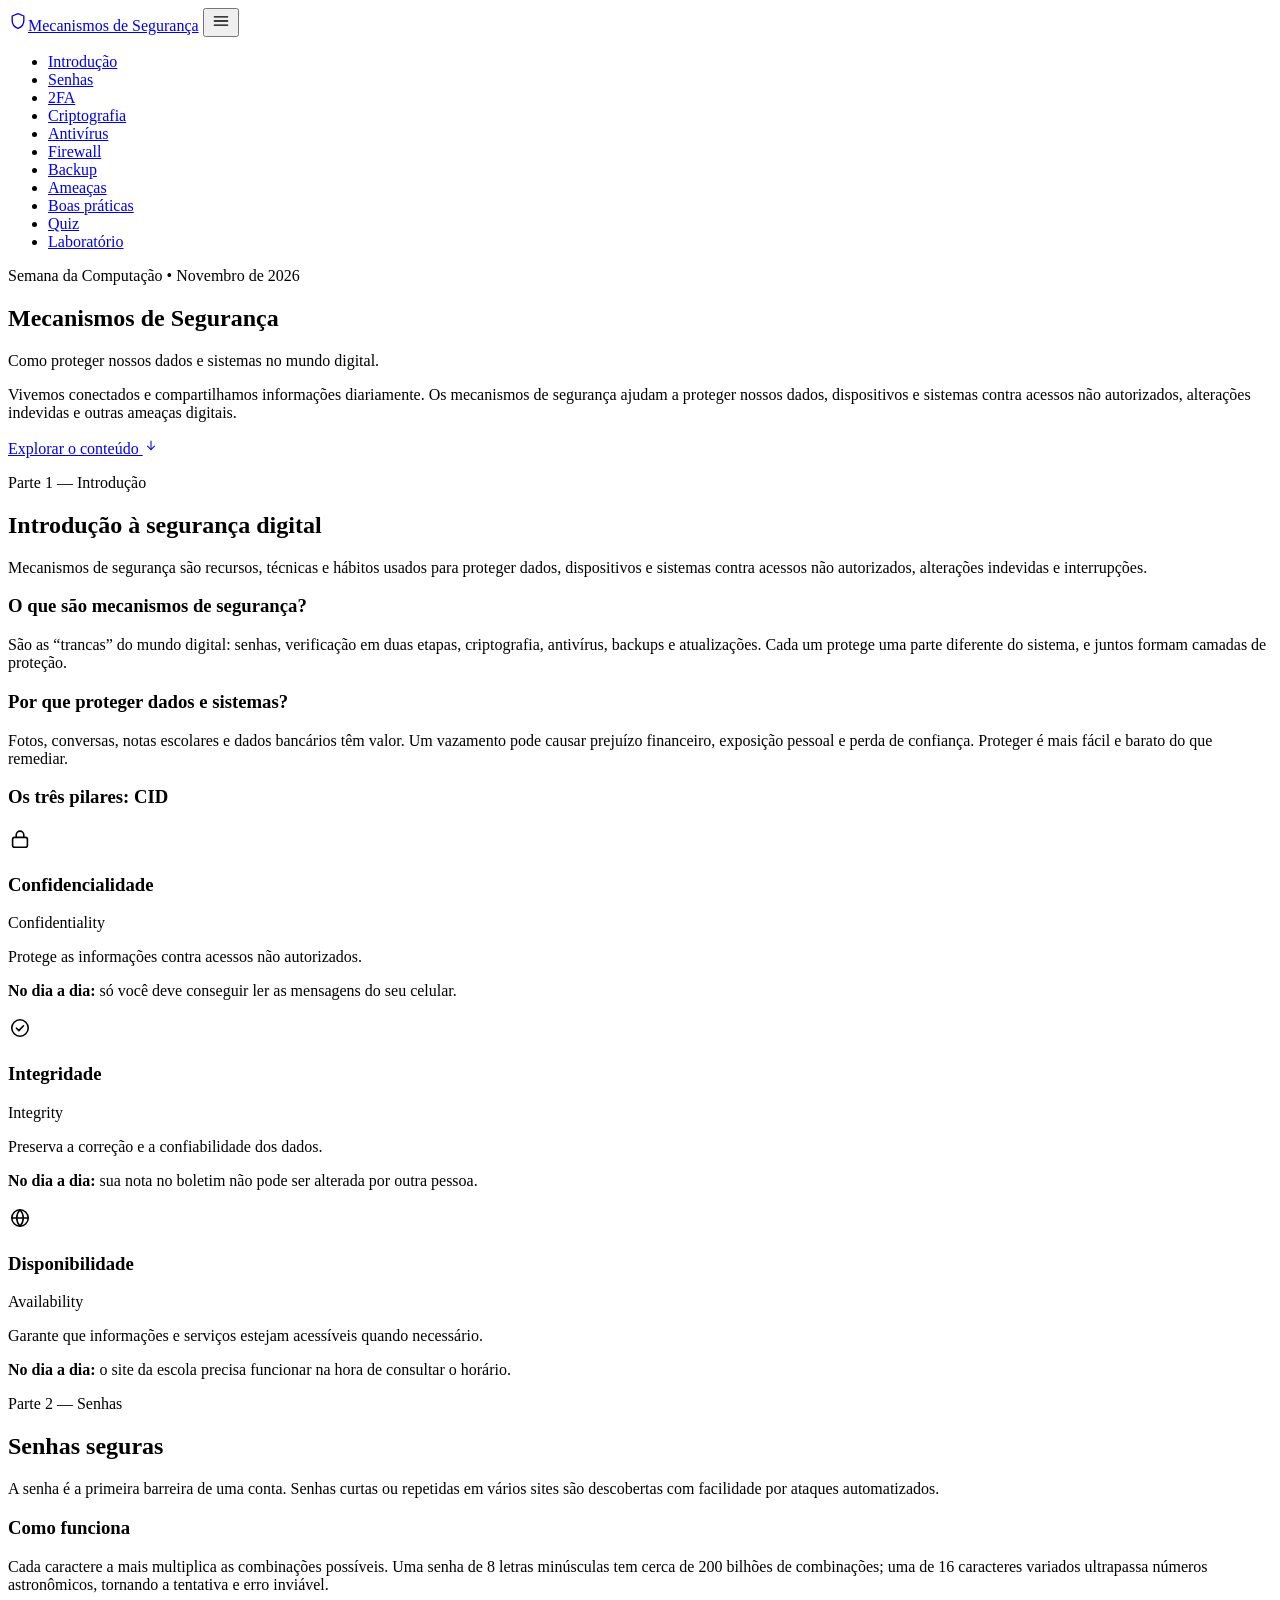
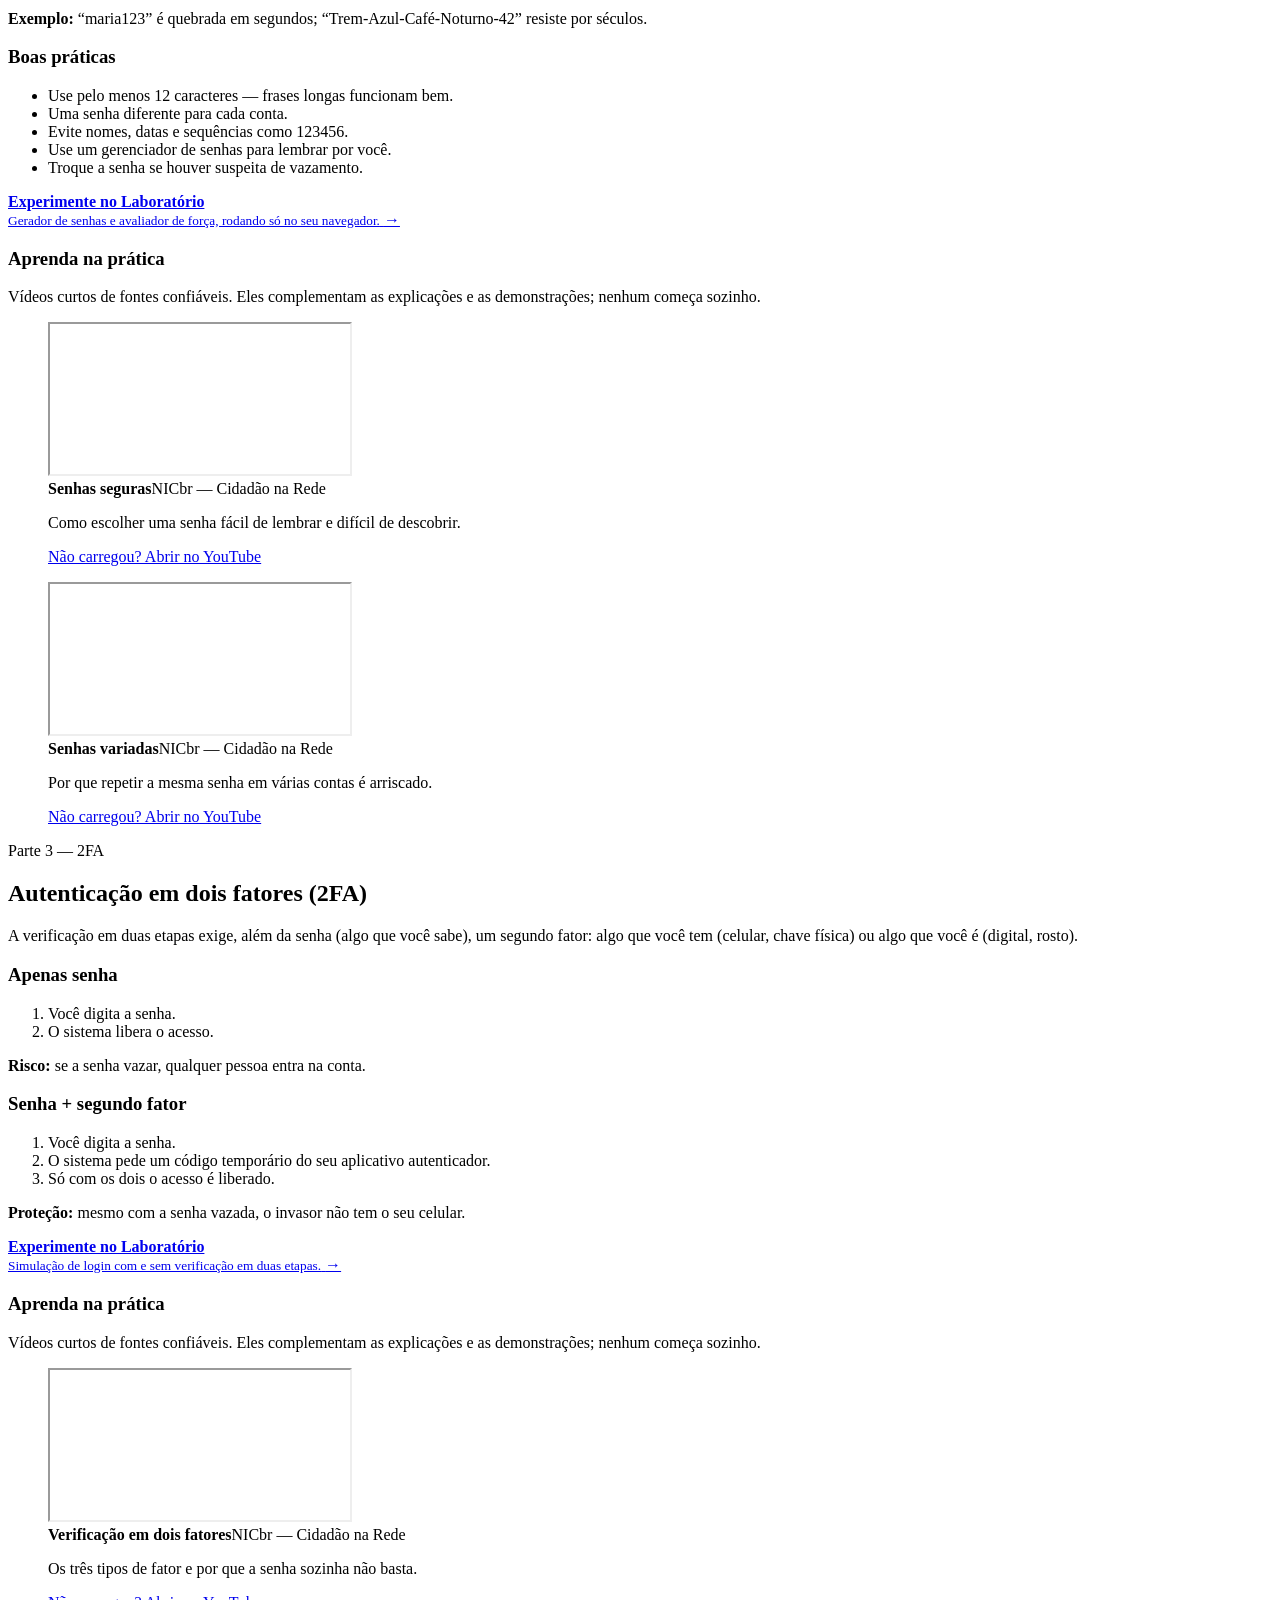
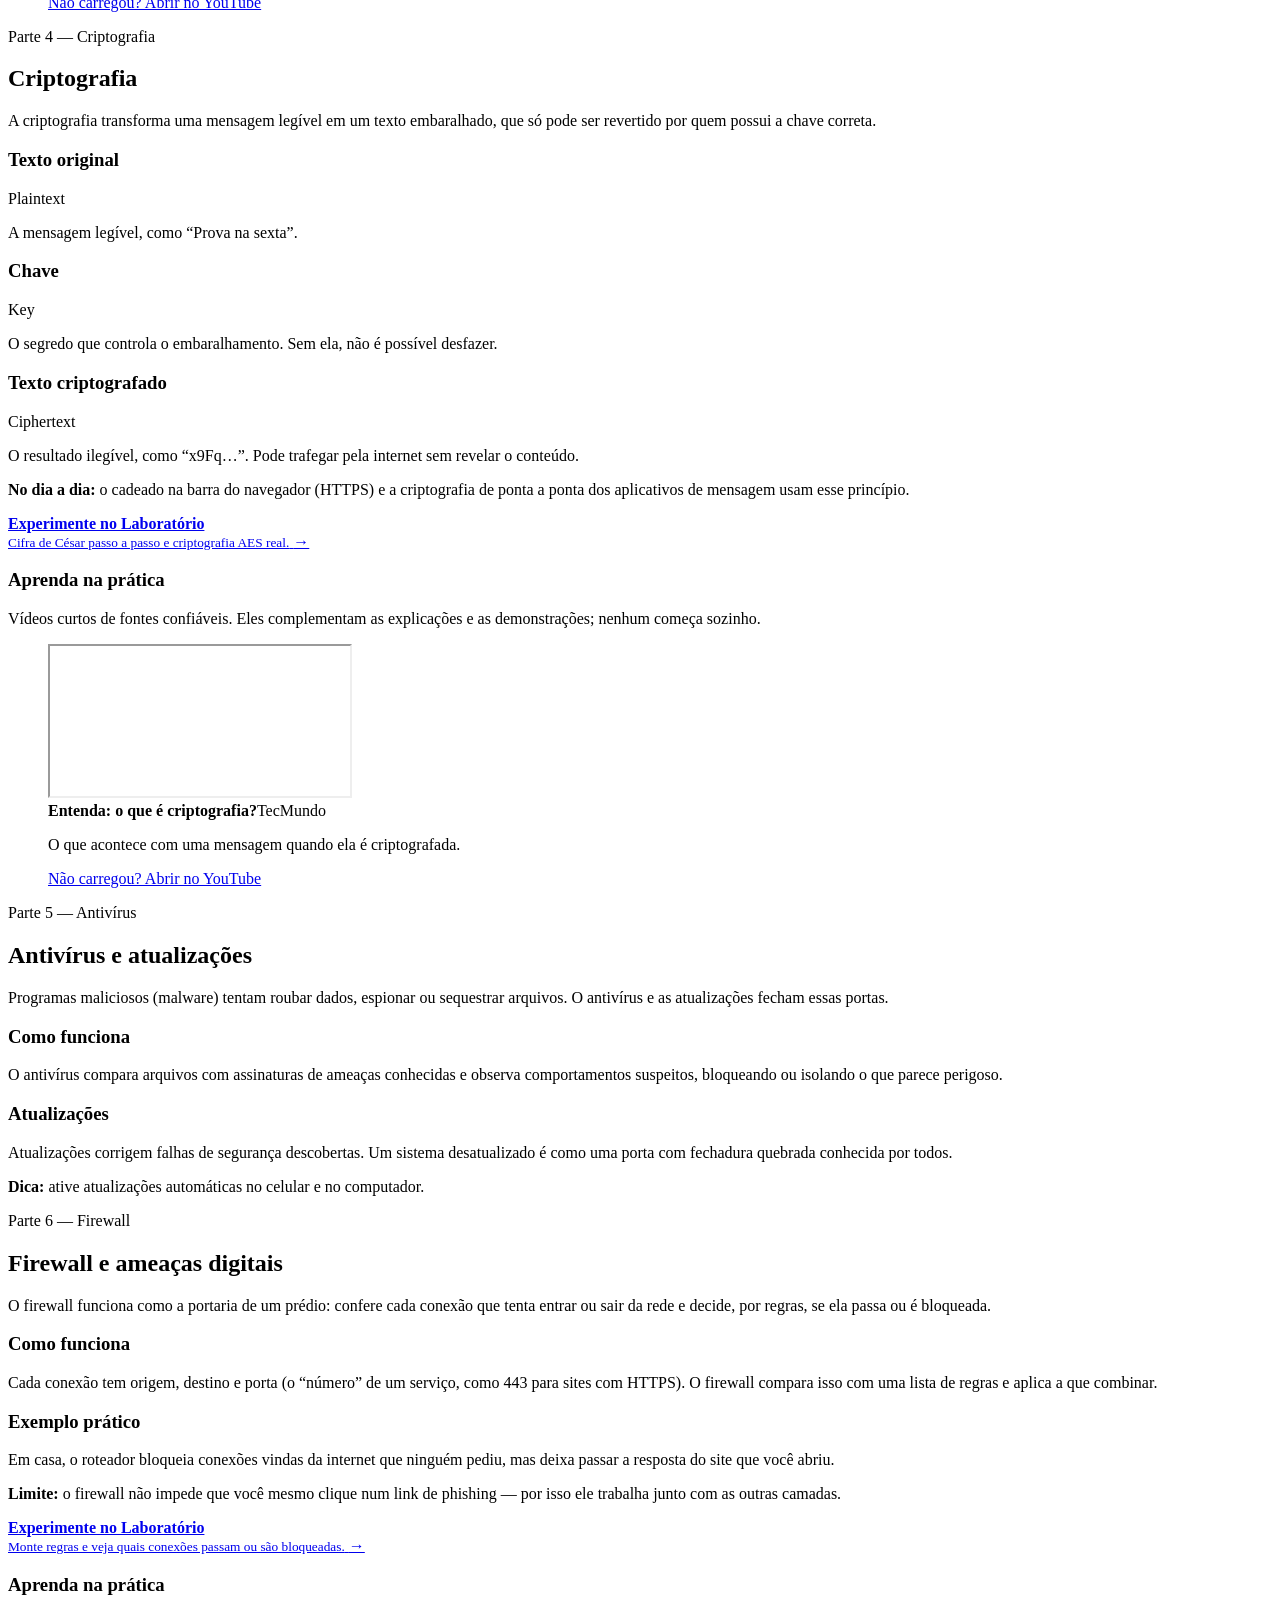
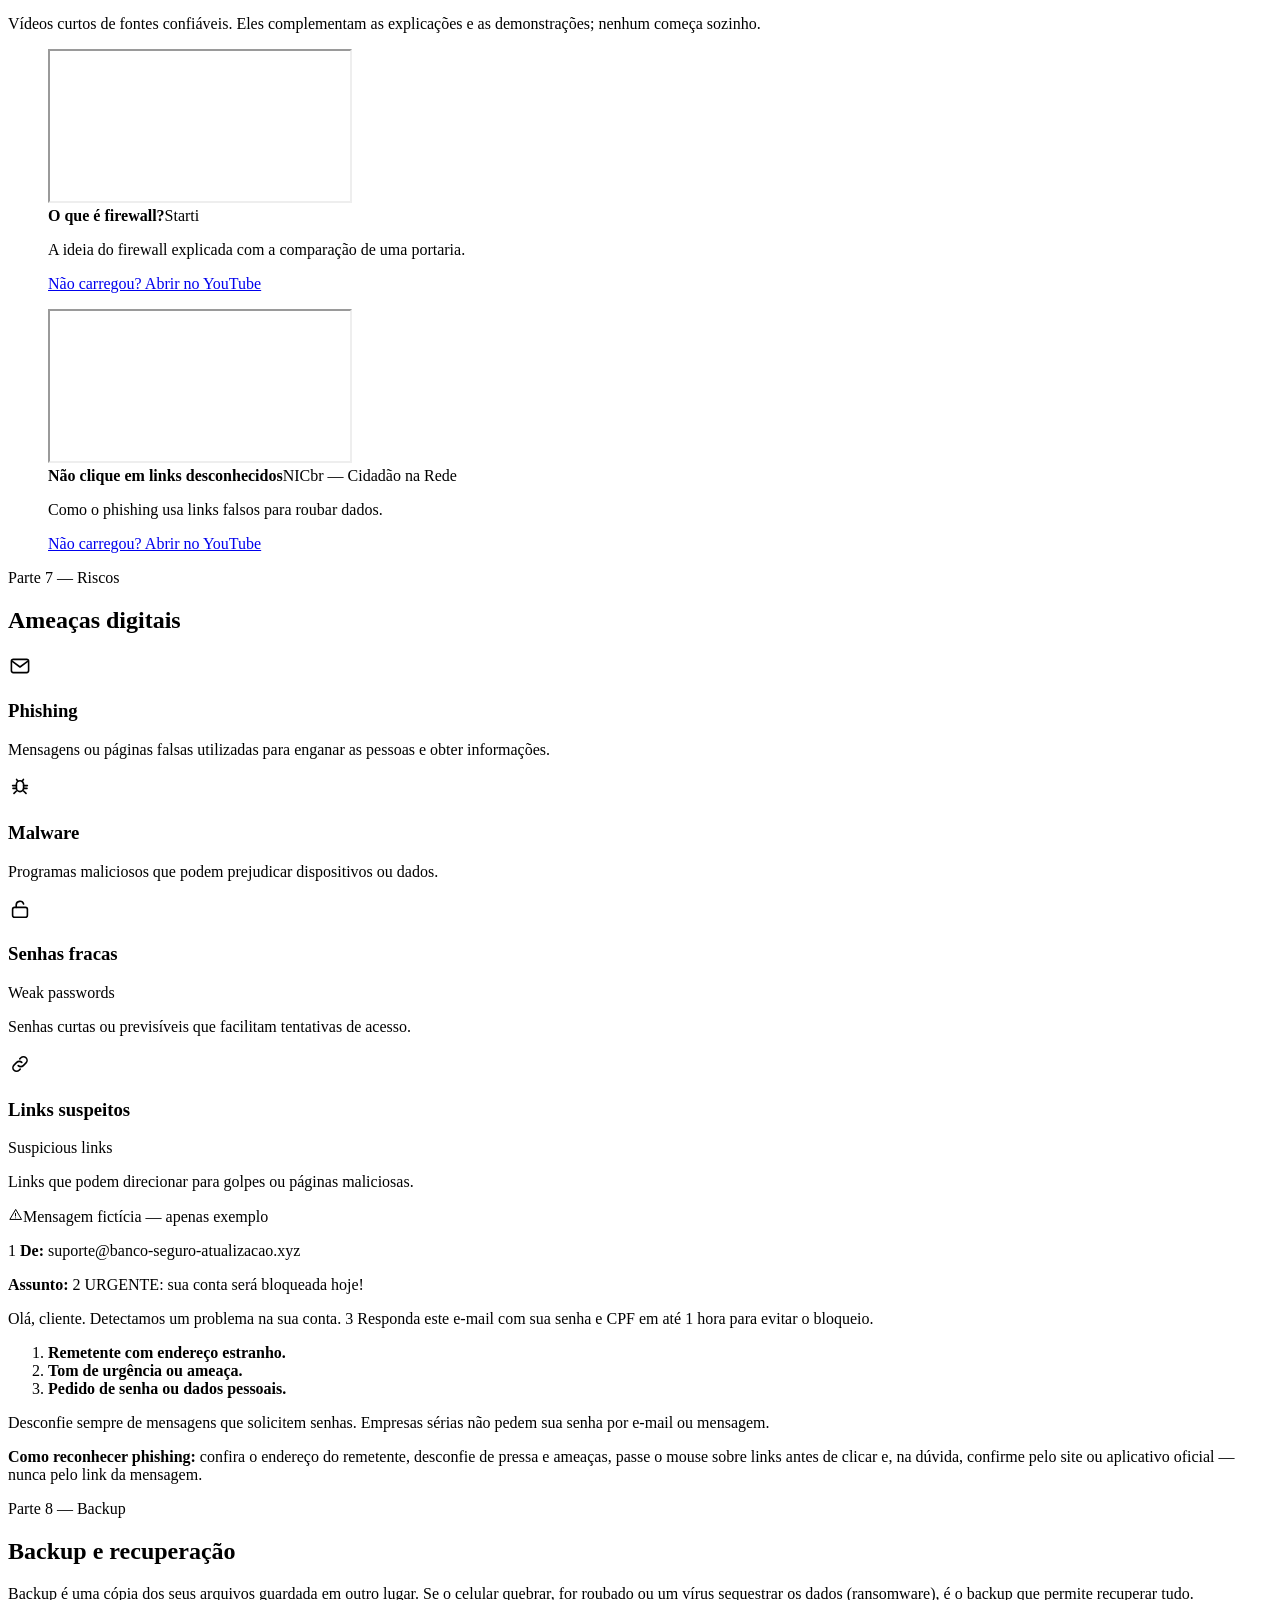
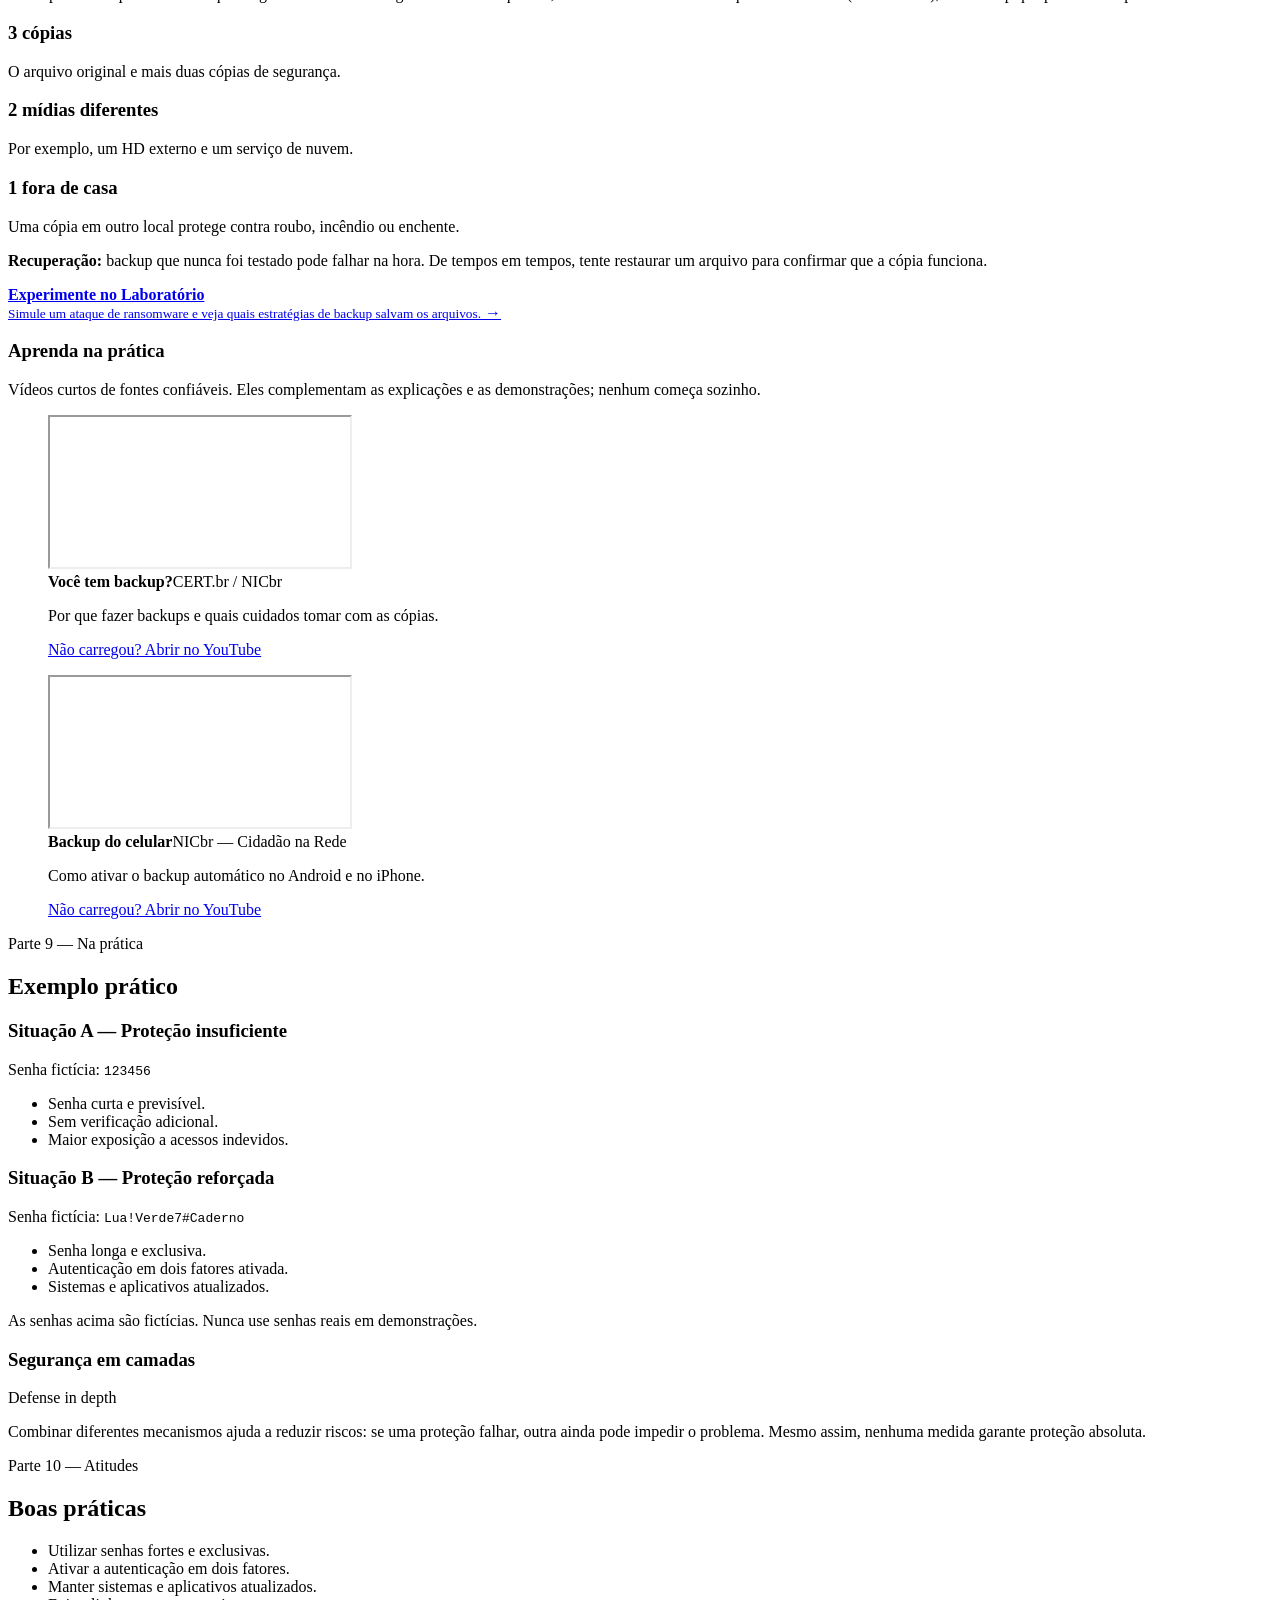
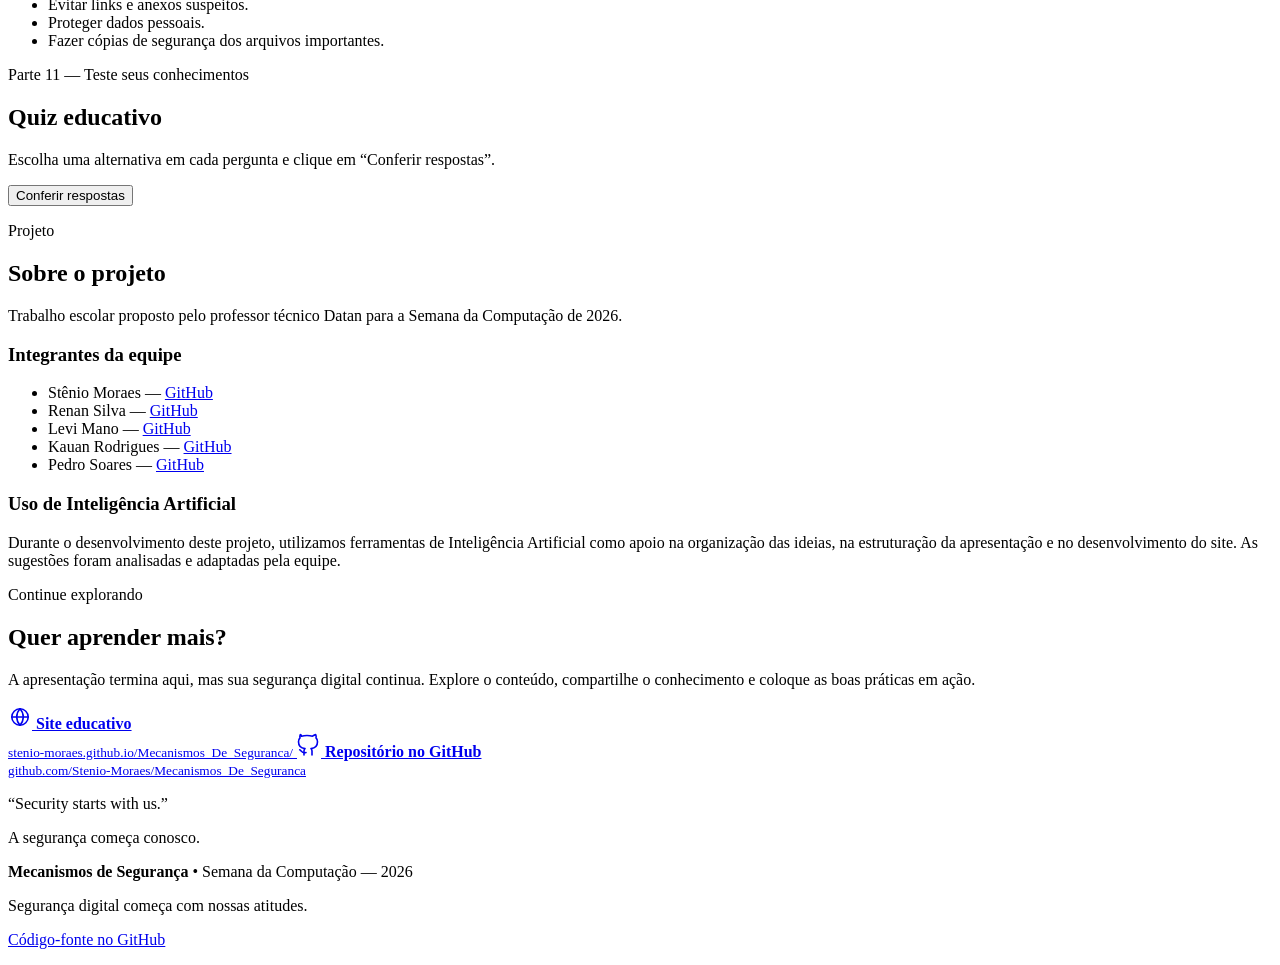
==== commit b31fb115: "Mudando os Direcionamentos mudando os direcionamentos do <a> </a>" ====
--- a/index.html
+++ b/index.html
@@ -11,8 +11,7 @@
 <title>Mecanismos de Segurança — Semana da Computação 2026</title>
 <link rel="preconnect" href="https://fonts.googleapis.com">
 <link rel="stylesheet" href="https://fonts.googleapis.com/css2?family=JetBrains+Mono:wght@400;600&family=Space+Grotesk:wght@400;500;600;700&display=swap">
-<link rel="stylesheet" href="site.css">
-<link rel="icon" href="favicon.ico">
+<link rel="stylesheet" href="CSS/site.css">
 </head>
 <body>
 
@@ -33,7 +32,7 @@
         <li><a href="#ameacas">Ameaças</a></li>
         <li><a href="#praticas">Boas práticas</a></li>
         <li><a href="#quiz">Quiz</a></li>
-        <li><a href="laboratorio.html" class="menu-lab">Laboratório</a></li>
+        <li><a href="PAGES/laboratorio.html" class="menu-lab">Laboratório</a></li>
       </ul>
     </nav>
   </header>
@@ -89,7 +88,7 @@
         <h2>Senhas seguras</h2>
         <p class="texto-largo">A senha é a primeira barreira de uma conta. Senhas curtas ou repetidas em vários sites são descobertas com facilidade por ataques automatizados.</p>
         <div class="grade grade-2"><article class="card"><h3>Como funciona</h3><p>Cada caractere a mais multiplica as combinações possíveis. Uma senha de 8 letras minúsculas tem cerca de 200 bilhões de combinações; uma de 16 caracteres variados ultrapassa números astronômicos, tornando a tentativa e erro inviável.</p><p class="exemplo"><strong>Exemplo:</strong> “maria123” é quebrada em segundos; “Trem-Azul-Café-Noturno-42” resiste por séculos.</p></article><article class="card"><h3>Boas práticas</h3><ul class="lista dica"><li>Use pelo menos 12 caracteres — frases longas funcionam bem.</li><li>Uma senha diferente para cada conta.</li><li>Evite nomes, datas e sequências como 123456.</li><li>Use um gerenciador de senhas para lembrar por você.</li><li>Troque a senha se houver suspeita de vazamento.</li></ul></article></div>
-        <a class="card link-lab" href="laboratorio.html#lab-senhas">
+        <a class="card link-lab" href="PAGES/laboratorio.html#lab-senhas">
           <span><strong>Experimente no Laboratório</strong><br /><small>Gerador de senhas e avaliador de força, rodando só no seu navegador.</small></span>
           <span class="seta" aria-hidden="true">&rarr;</span>
         </a>
@@ -119,7 +118,7 @@
         <h2>Autenticação em dois fatores (2FA)</h2>
         <p class="texto-largo">A verificação em duas etapas exige, além da senha (algo que você sabe), um segundo fator: algo que você tem (celular, chave física) ou algo que você é (digital, rosto).</p>
         <div class="grade grade-2"><article class="card"><h3>Apenas senha</h3><ol class="passos"><li>Você digita a senha.</li><li>O sistema libera o acesso.</li></ol><p class="exemplo"><strong>Risco:</strong> se a senha vazar, qualquer pessoa entra na conta.</p></article><article class="card"><h3>Senha + segundo fator</h3><ol class="passos"><li>Você digita a senha.</li><li>O sistema pede um código temporário do seu aplicativo autenticador.</li><li>Só com os dois o acesso é liberado.</li></ol><p class="exemplo"><strong>Proteção:</strong> mesmo com a senha vazada, o invasor não tem o seu celular.</p></article></div>
-        <a class="card link-lab" href="laboratorio.html#lab-2fa">
+        <a class="card link-lab" href="PAGES/laboratorio.html#lab-2fa">
           <span><strong>Experimente no Laboratório</strong><br /><small>Simulação de login com e sem verificação em duas etapas.</small></span>
           <span class="seta" aria-hidden="true">&rarr;</span>
         </a>
@@ -144,7 +143,7 @@
         <h2>Criptografia</h2>
         <p class="texto-largo">A criptografia transforma uma mensagem legível em um texto embaralhado, que só pode ser revertido por quem possui a chave correta.</p>
         <div class="grade grade-3"><article class="card"><h3>Texto original</h3><p class="termo">Plaintext</p><p>A mensagem legível, como “Prova na sexta”.</p></article><article class="card"><h3>Chave</h3><p class="termo">Key</p><p>O segredo que controla o embaralhamento. Sem ela, não é possível desfazer.</p></article><article class="card"><h3>Texto criptografado</h3><p class="termo">Ciphertext</p><p>O resultado ilegível, como “x9Fq…”. Pode trafegar pela internet sem revelar o conteúdo.</p></article></div><p class="exemplo bloco-exemplo"><strong>No dia a dia:</strong> o cadeado na barra do navegador (HTTPS) e a criptografia de ponta a ponta dos aplicativos de mensagem usam esse princípio.</p>
-        <a class="card link-lab" href="laboratorio.html#lab-cripto">
+        <a class="card link-lab" href="PAGES/laboratorio.html#lab-cripto">
           <span><strong>Experimente no Laboratório</strong><br /><small>Cifra de César passo a passo e criptografia AES real.</small></span>
           <span class="seta" aria-hidden="true">&rarr;</span>
         </a>
@@ -182,7 +181,7 @@
           <article class="card"><h3>Como funciona</h3><p>Cada conexão tem origem, destino e porta (o “número” de um serviço, como 443 para sites com HTTPS). O firewall compara isso com uma lista de regras e aplica a que combinar.</p></article>
           <article class="card"><h3>Exemplo prático</h3><p>Em casa, o roteador bloqueia conexões vindas da internet que ninguém pediu, mas deixa passar a resposta do site que você abriu.</p><p class="exemplo"><strong>Limite:</strong> o firewall não impede que você mesmo clique num link de phishing — por isso ele trabalha junto com as outras camadas.</p></article>
         </div>
-        <a class="card link-lab" href="laboratorio.html#lab-firewall">
+        <a class="card link-lab" href="PAGES/laboratorio.html#lab-firewall">
           <span><strong>Experimente no Laboratório</strong><br /><small>Monte regras e veja quais conexões passam ou são bloqueadas.</small></span>
           <span class="seta" aria-hidden="true">&rarr;</span>
         </a>
@@ -248,7 +247,7 @@
           <article class="card"><h3>1 fora de casa</h3><p>Uma cópia em outro local protege contra roubo, incêndio ou enchente.</p></article>
         </div>
         <p class="exemplo bloco-exemplo"><strong>Recuperação:</strong> backup que nunca foi testado pode falhar na hora. De tempos em tempos, tente restaurar um arquivo para confirmar que a cópia funciona.</p>
-        <a class="card link-lab" href="laboratorio.html#lab-backup">
+        <a class="card link-lab" href="PAGES/laboratorio.html#lab-backup">
           <span><strong>Experimente no Laboratório</strong><br /><small>Simule um ataque de ransomware e veja quais estratégias de backup salvam os arquivos.</small></span>
           <span class="seta" aria-hidden="true">&rarr;</span>
         </a>
@@ -397,7 +396,7 @@
     </div>
   </footer>
 
-<script src="script.js" defer></script>
+<script src="JS/script.js" defer></script>
 <script>
 window.addEventListener('load', () => {
   if (window.iniciarSite) window.iniciarSite();
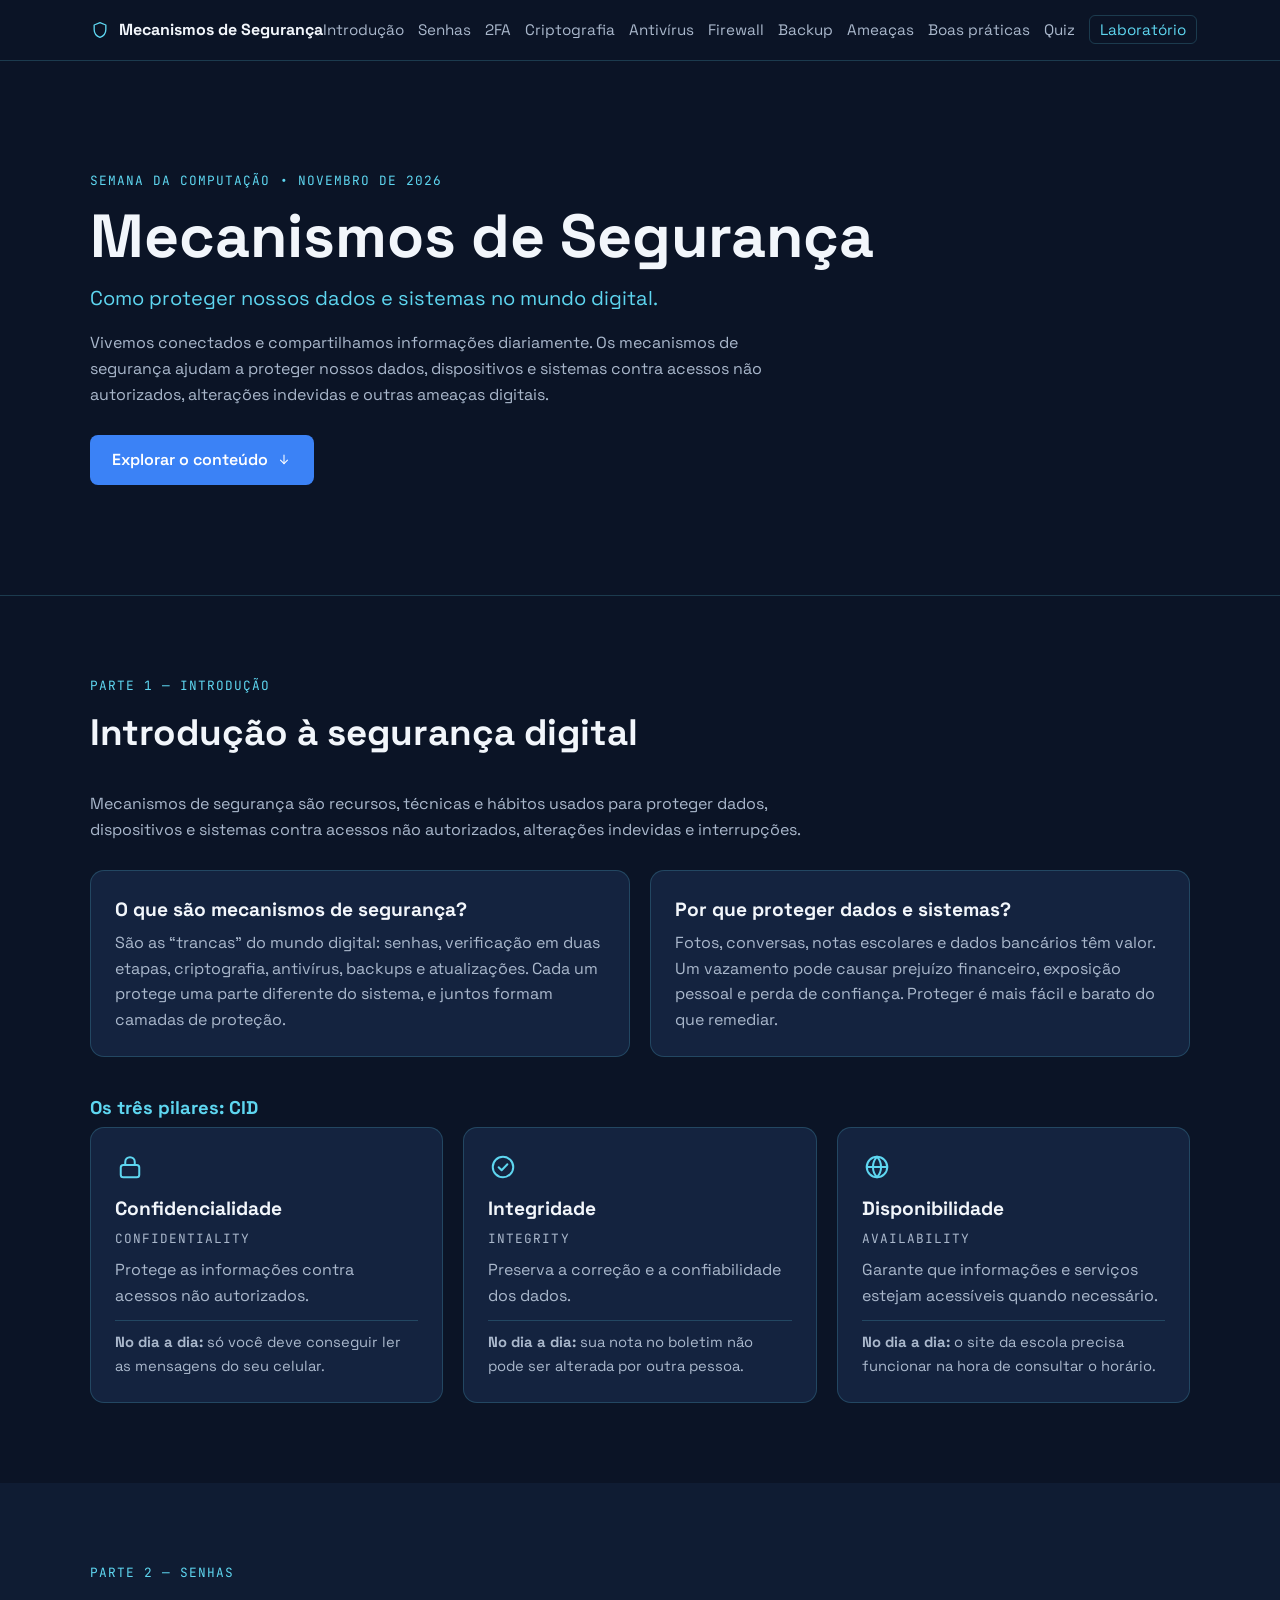
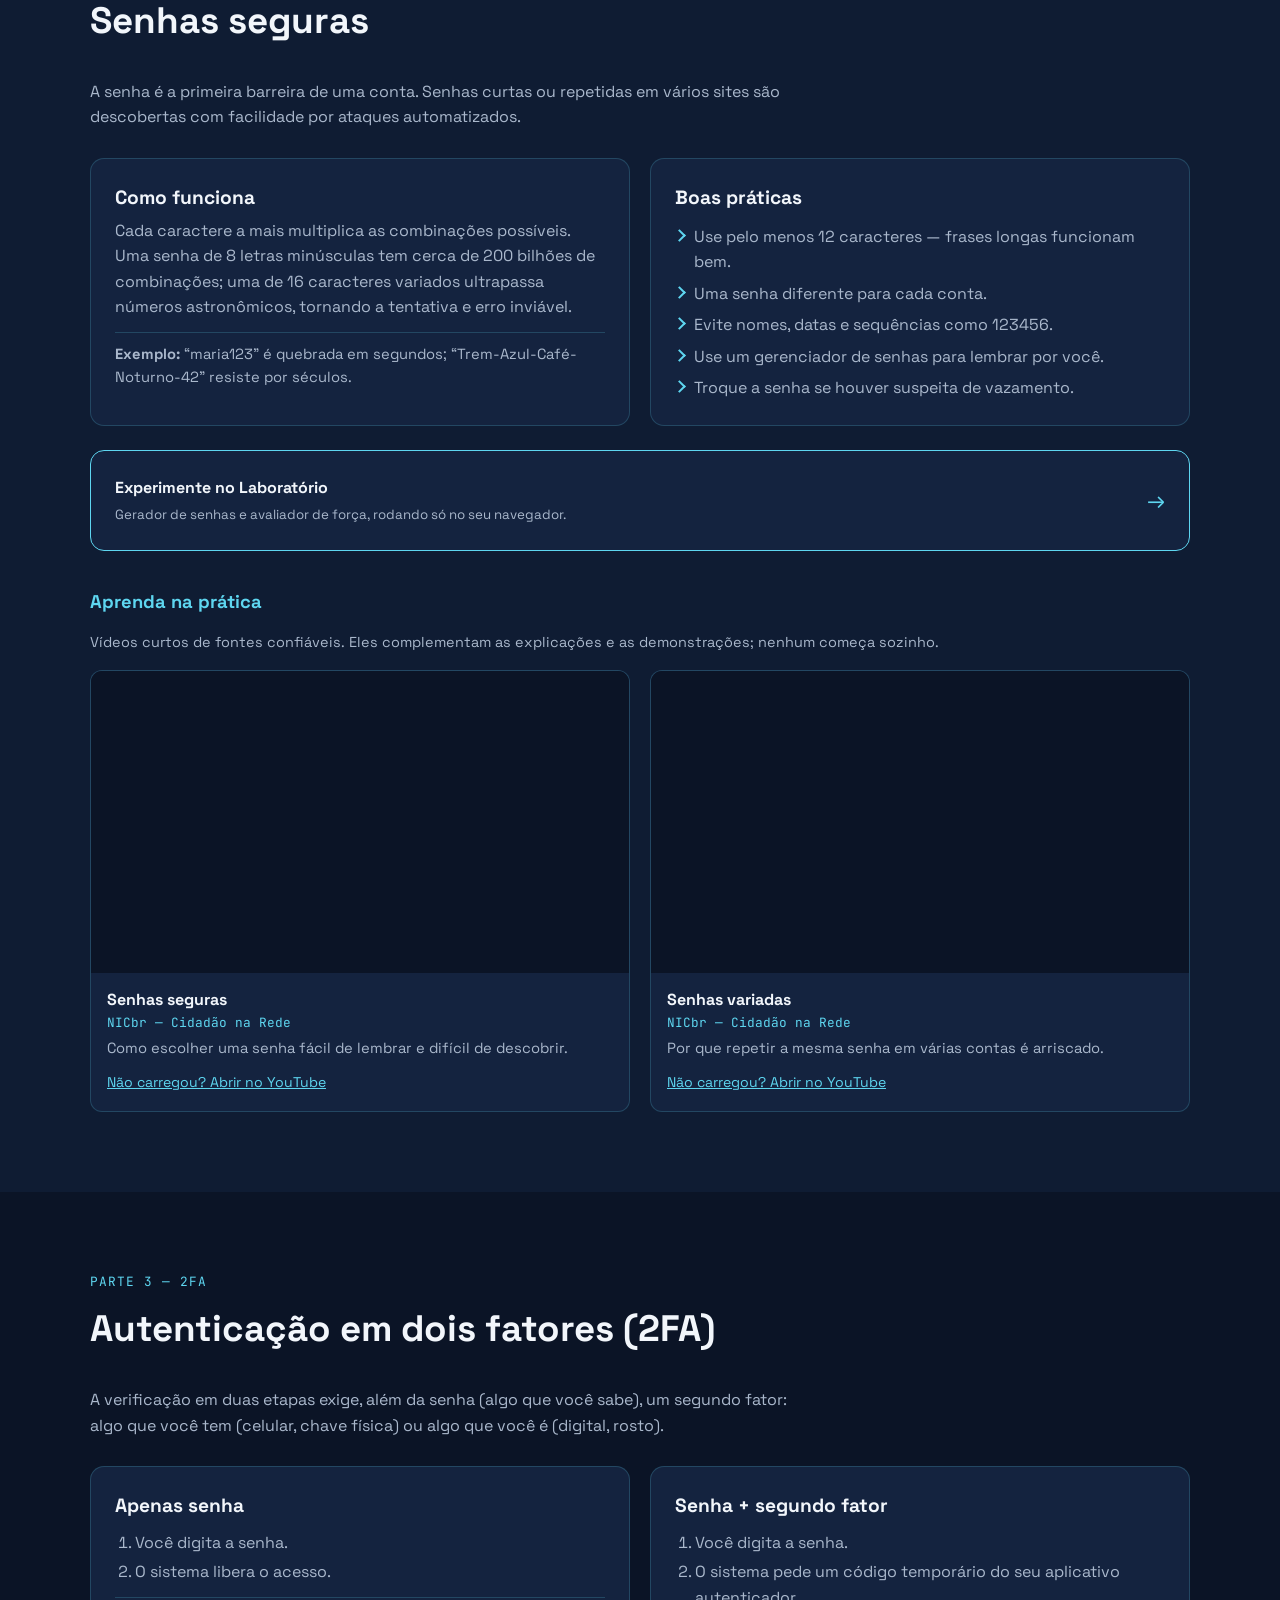
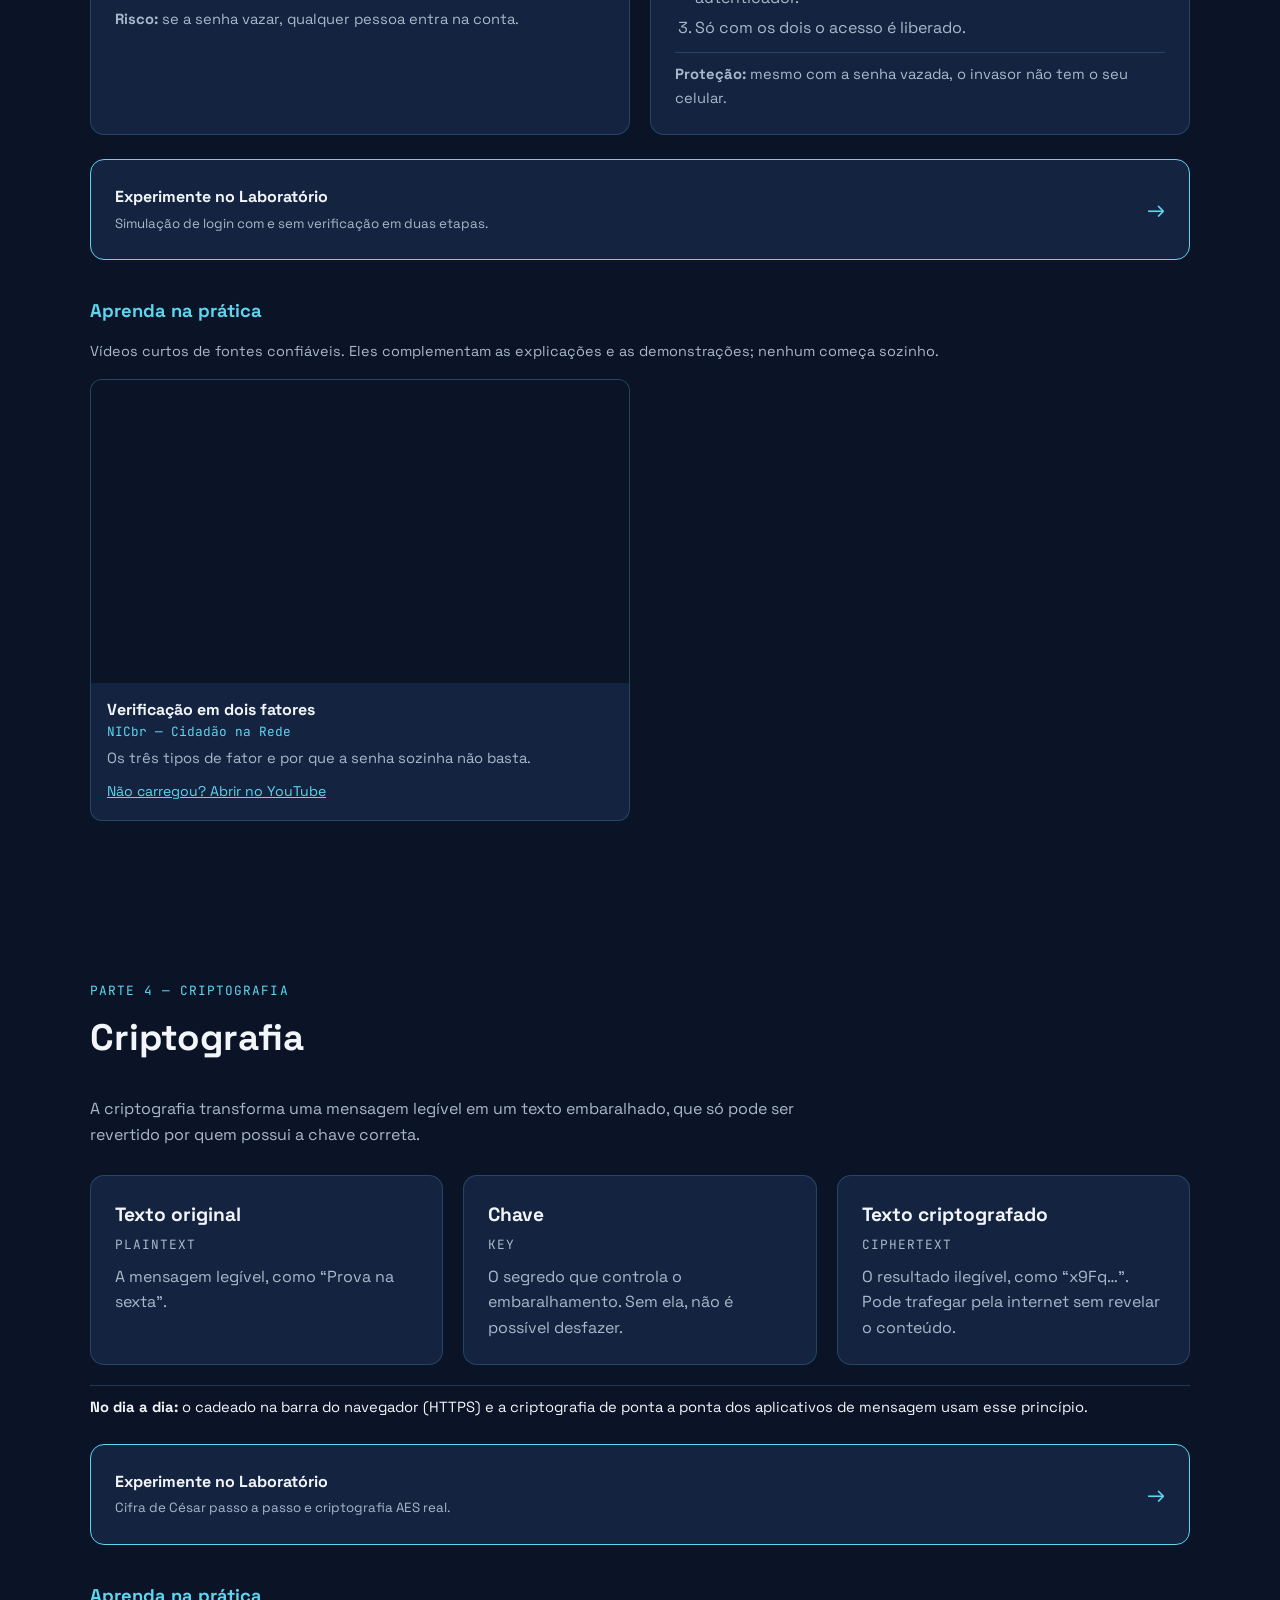
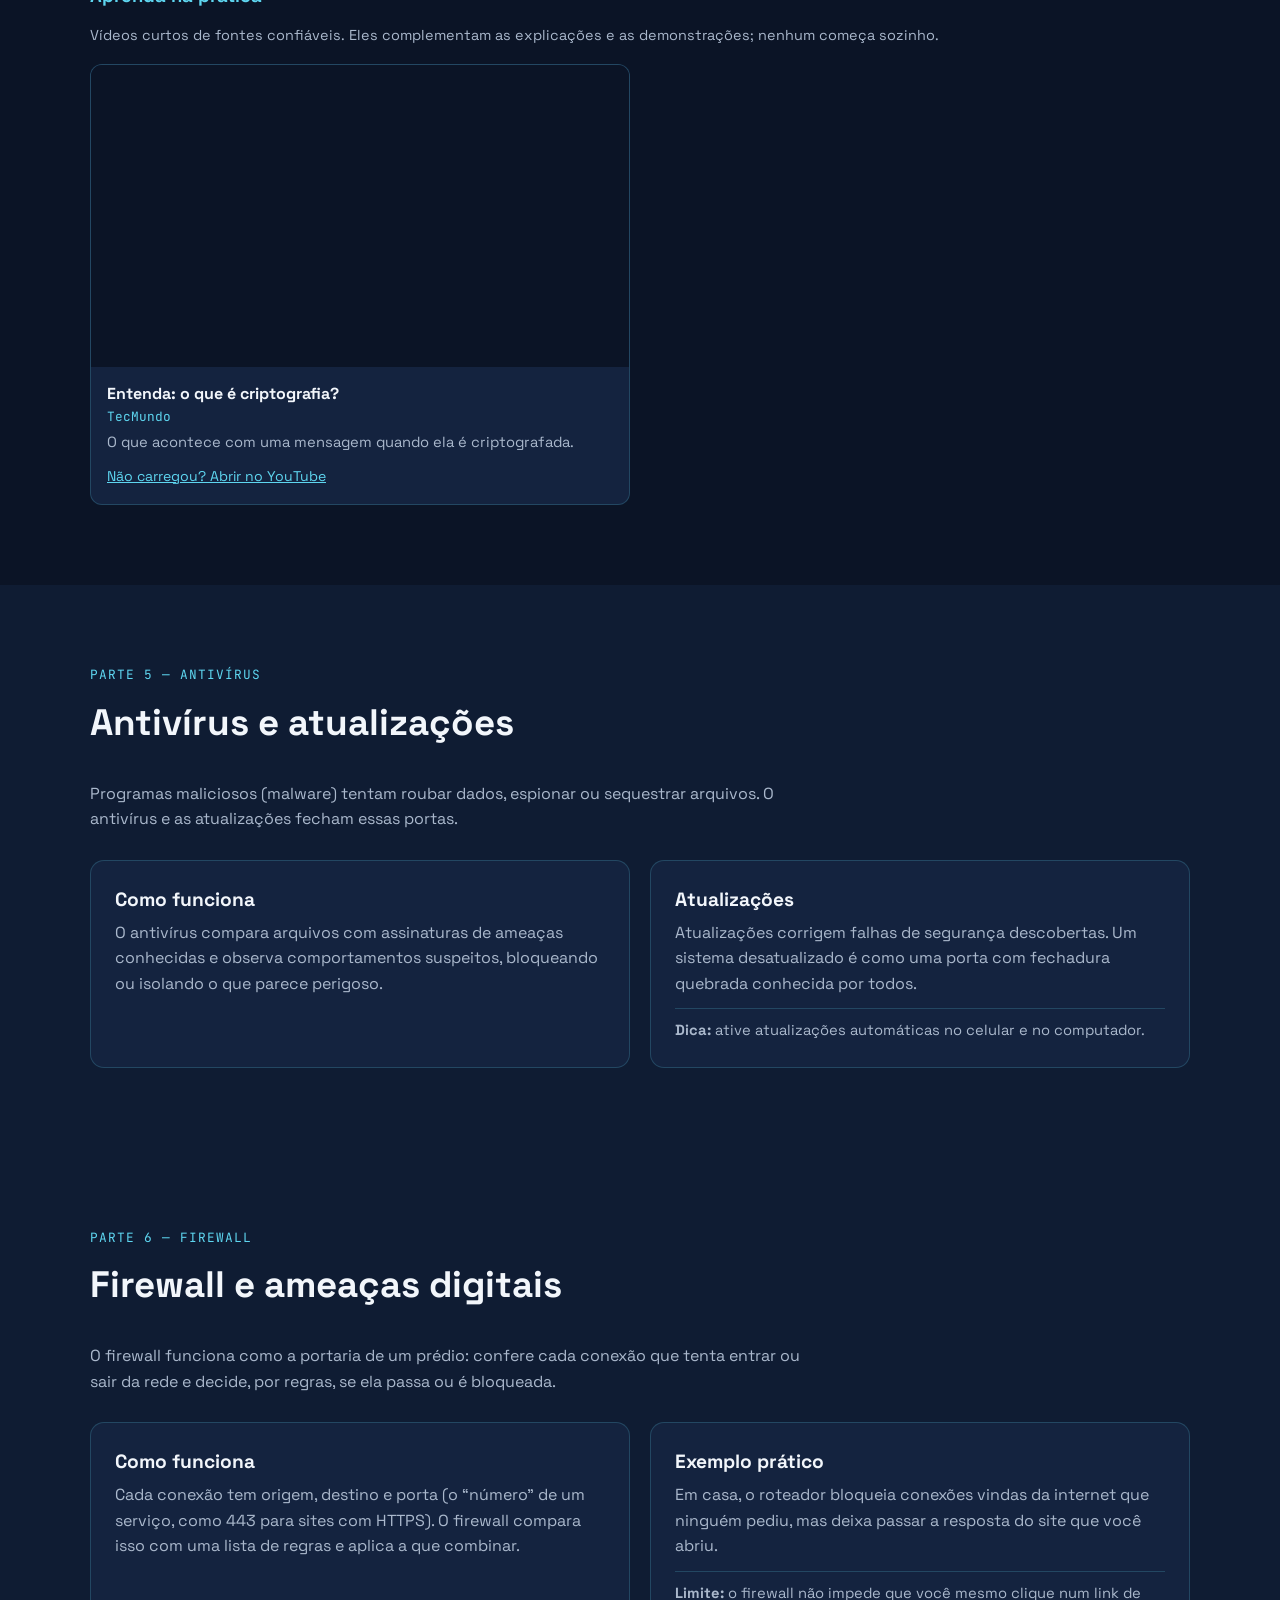
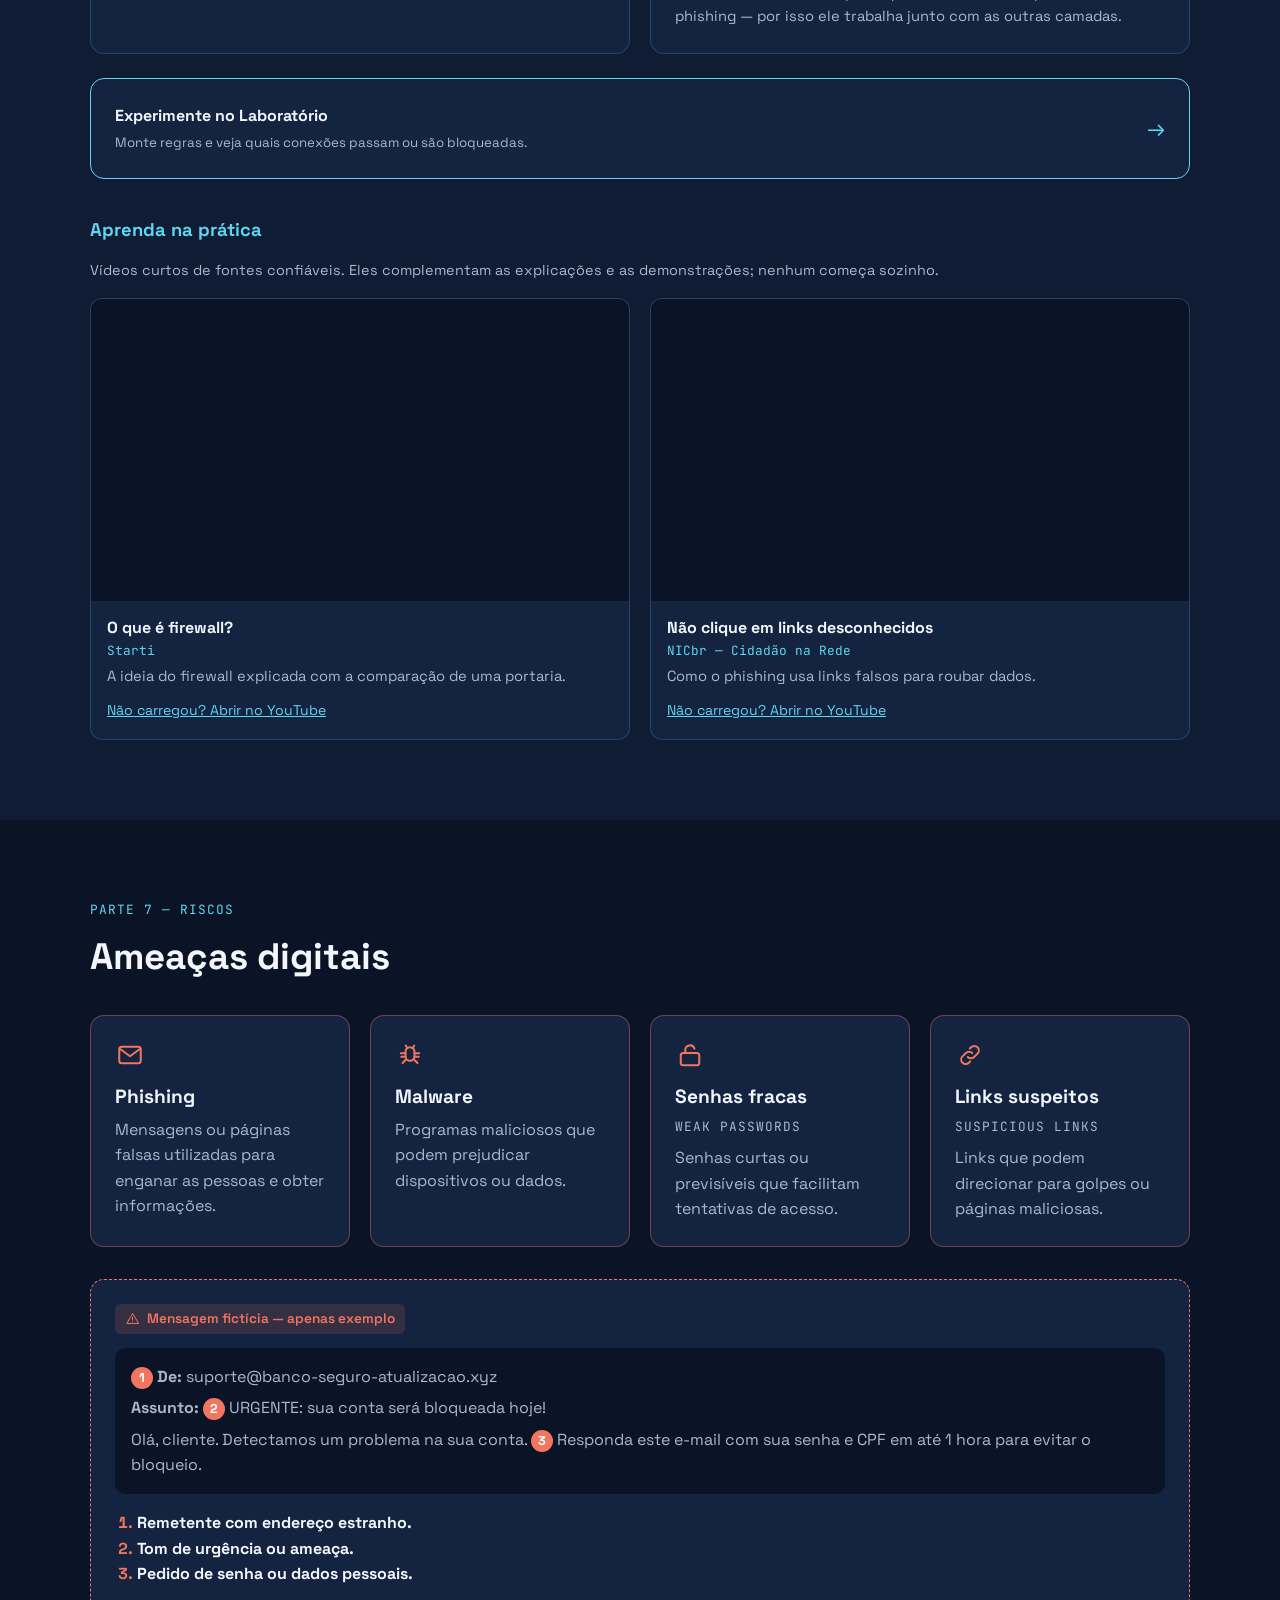
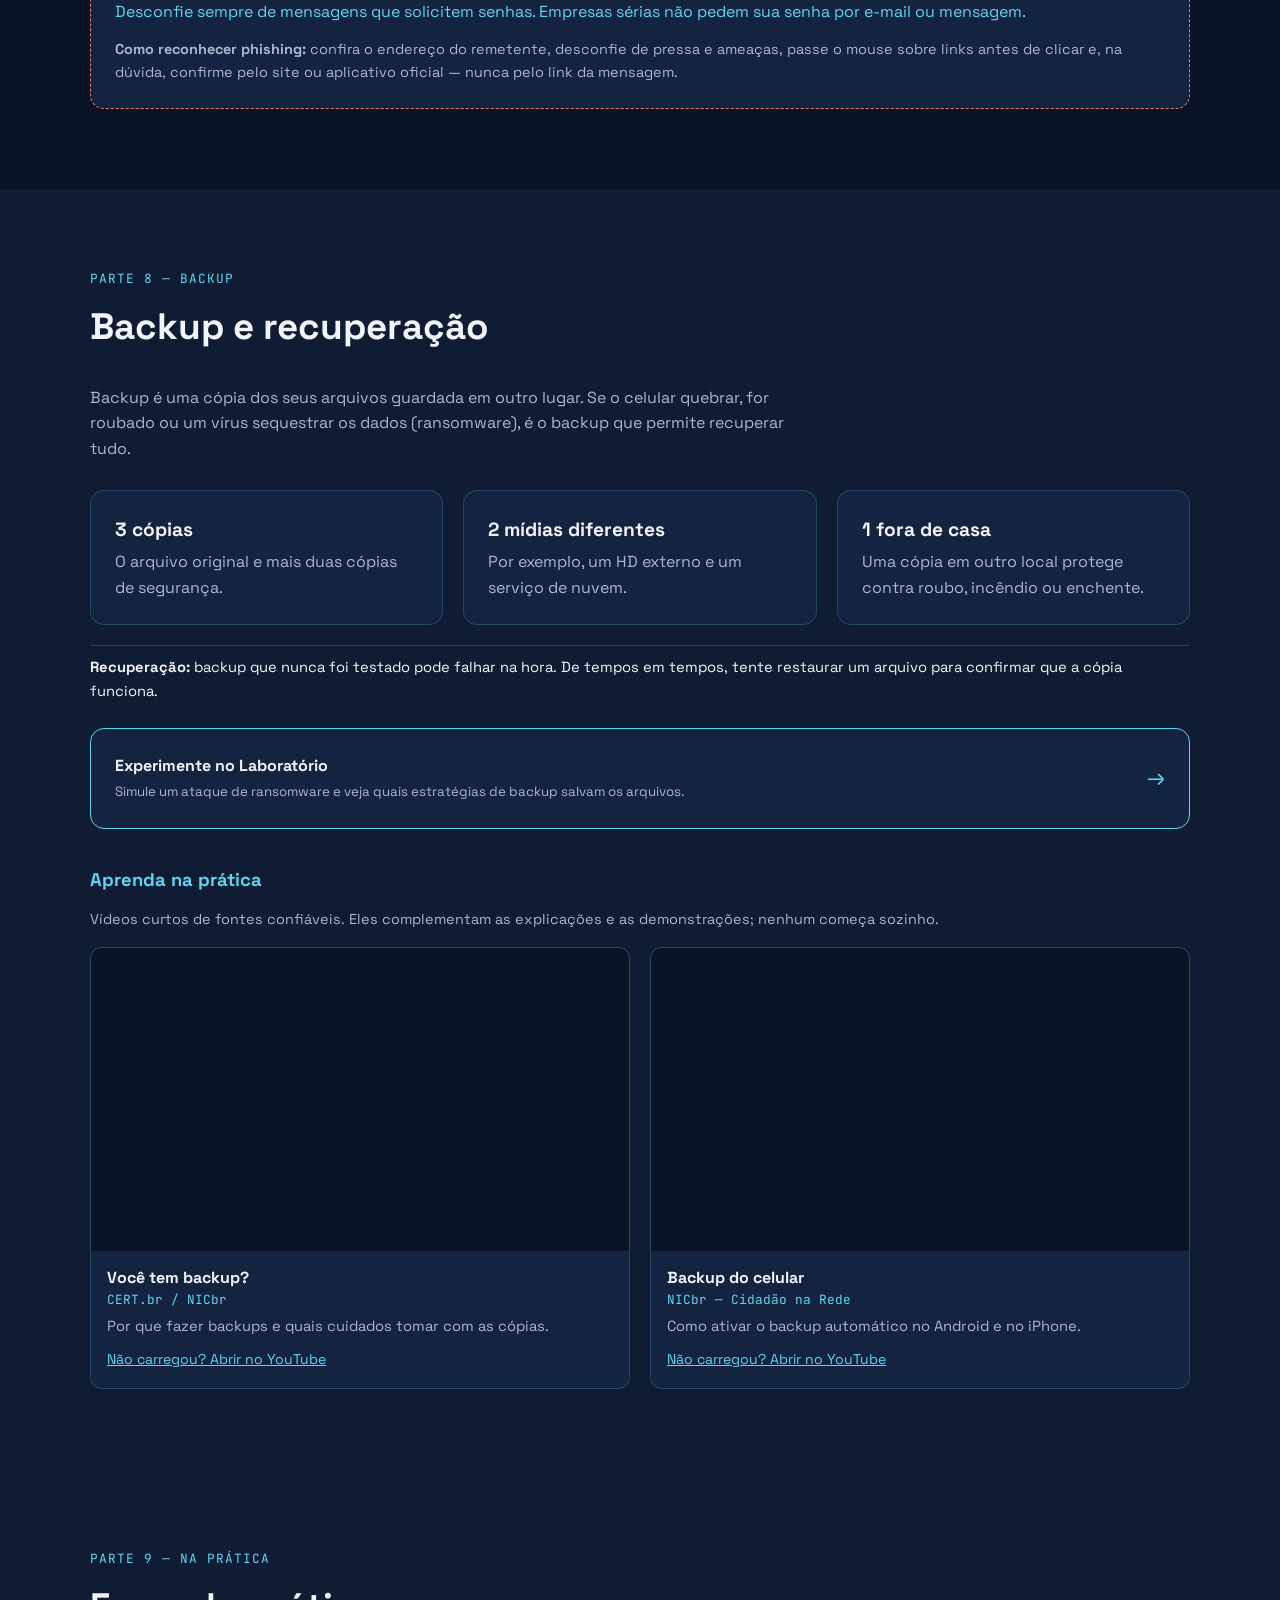
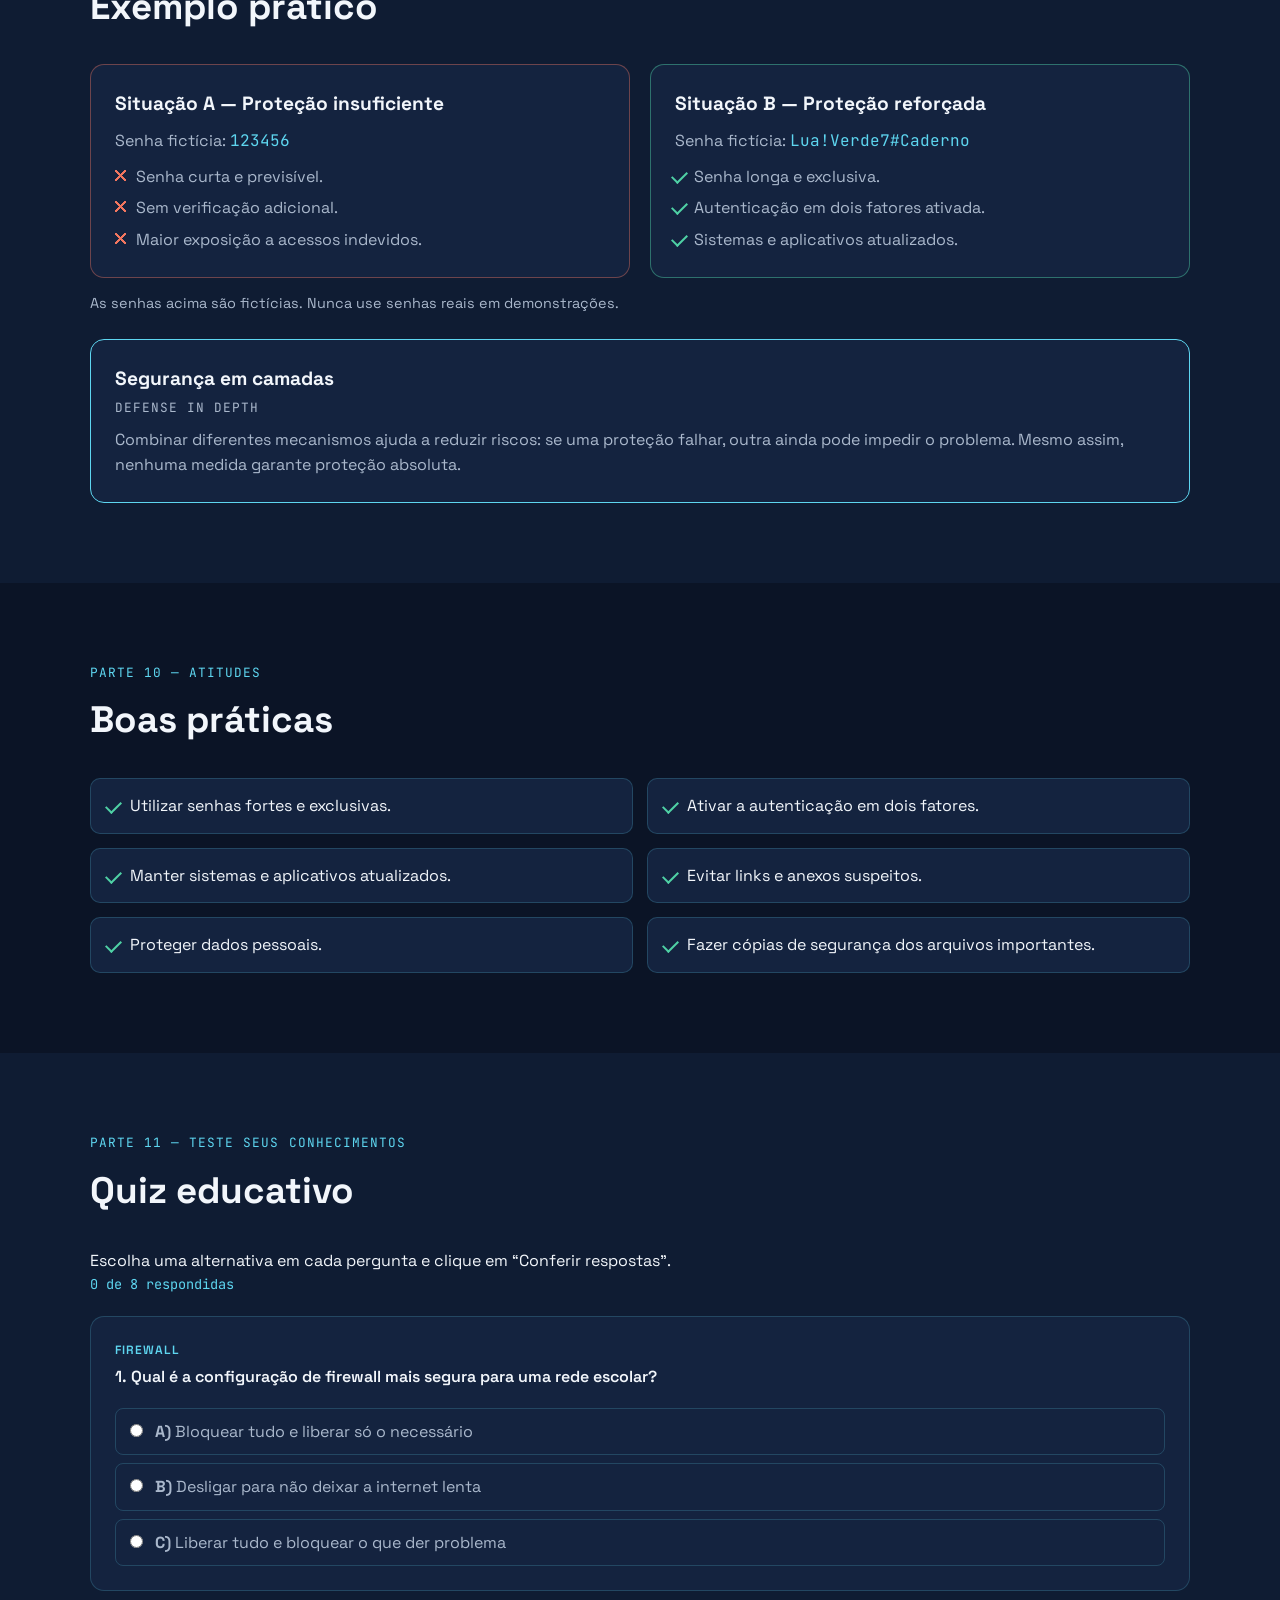
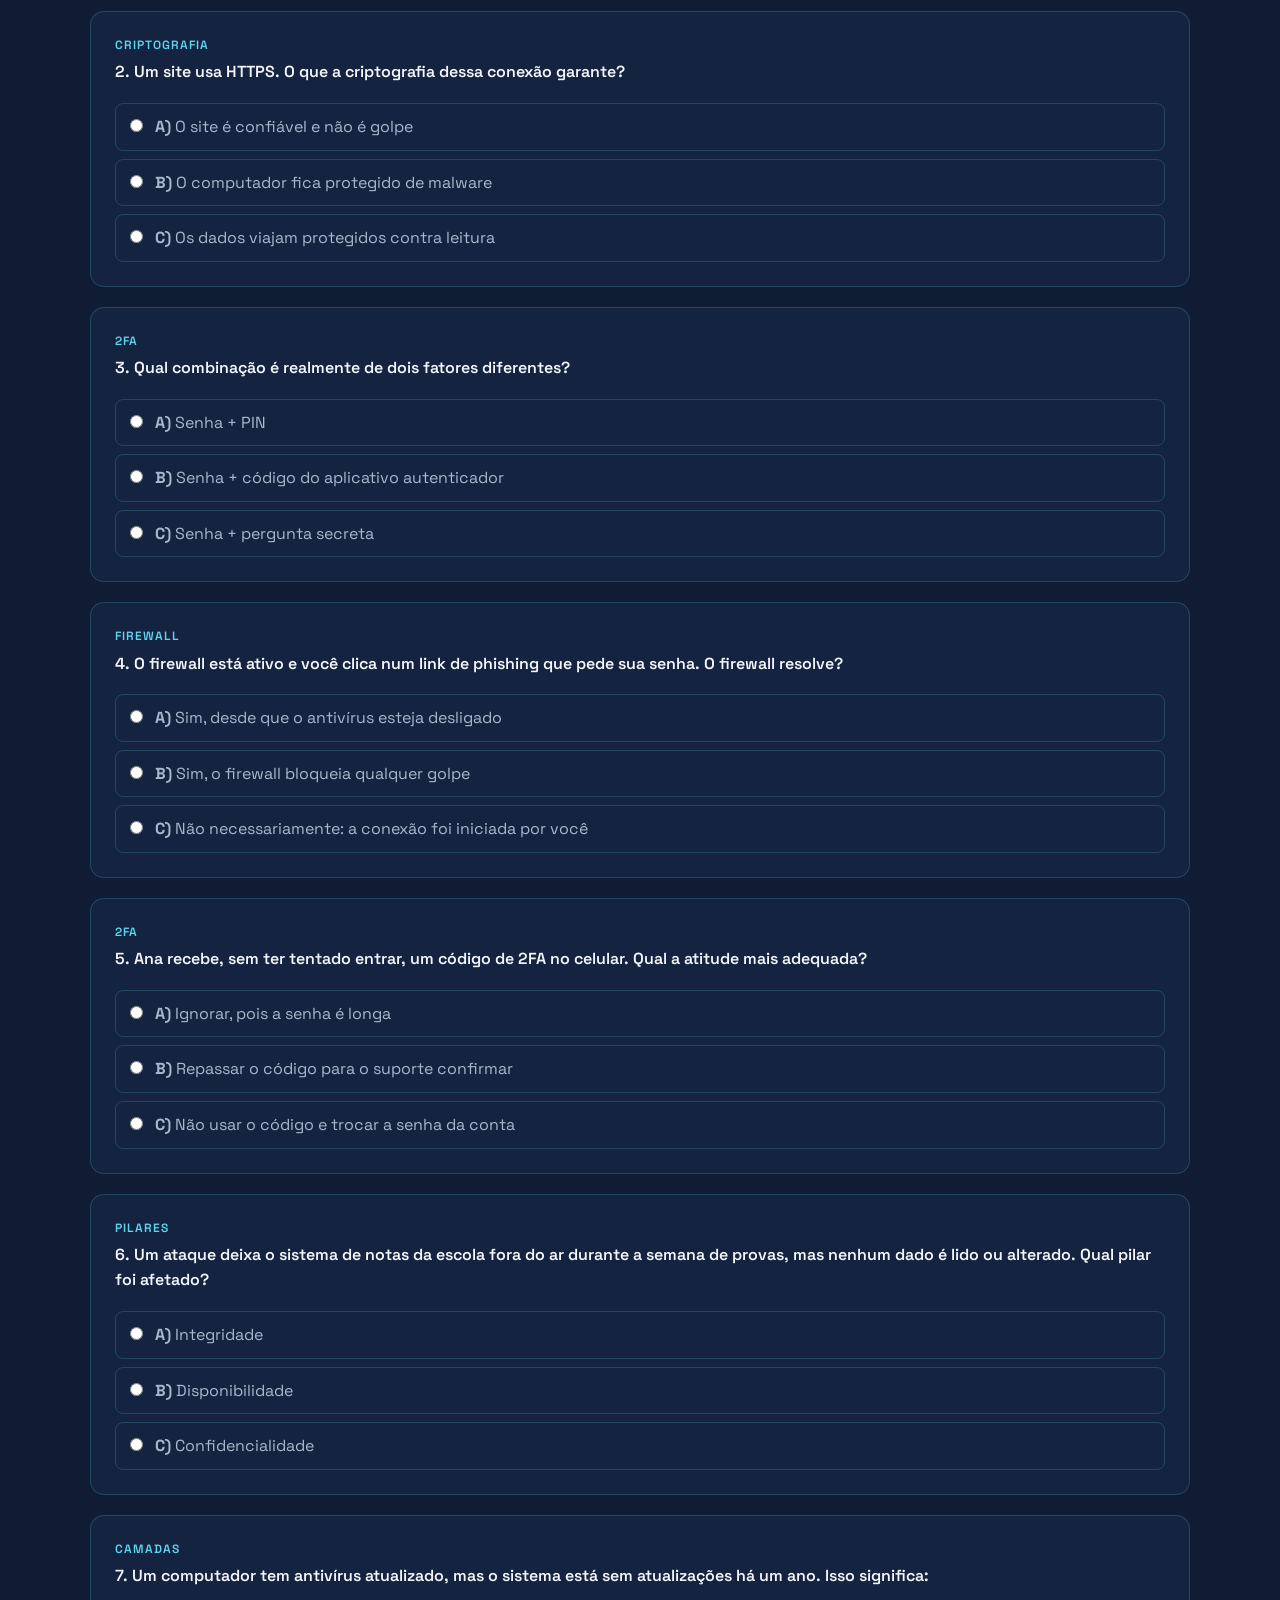
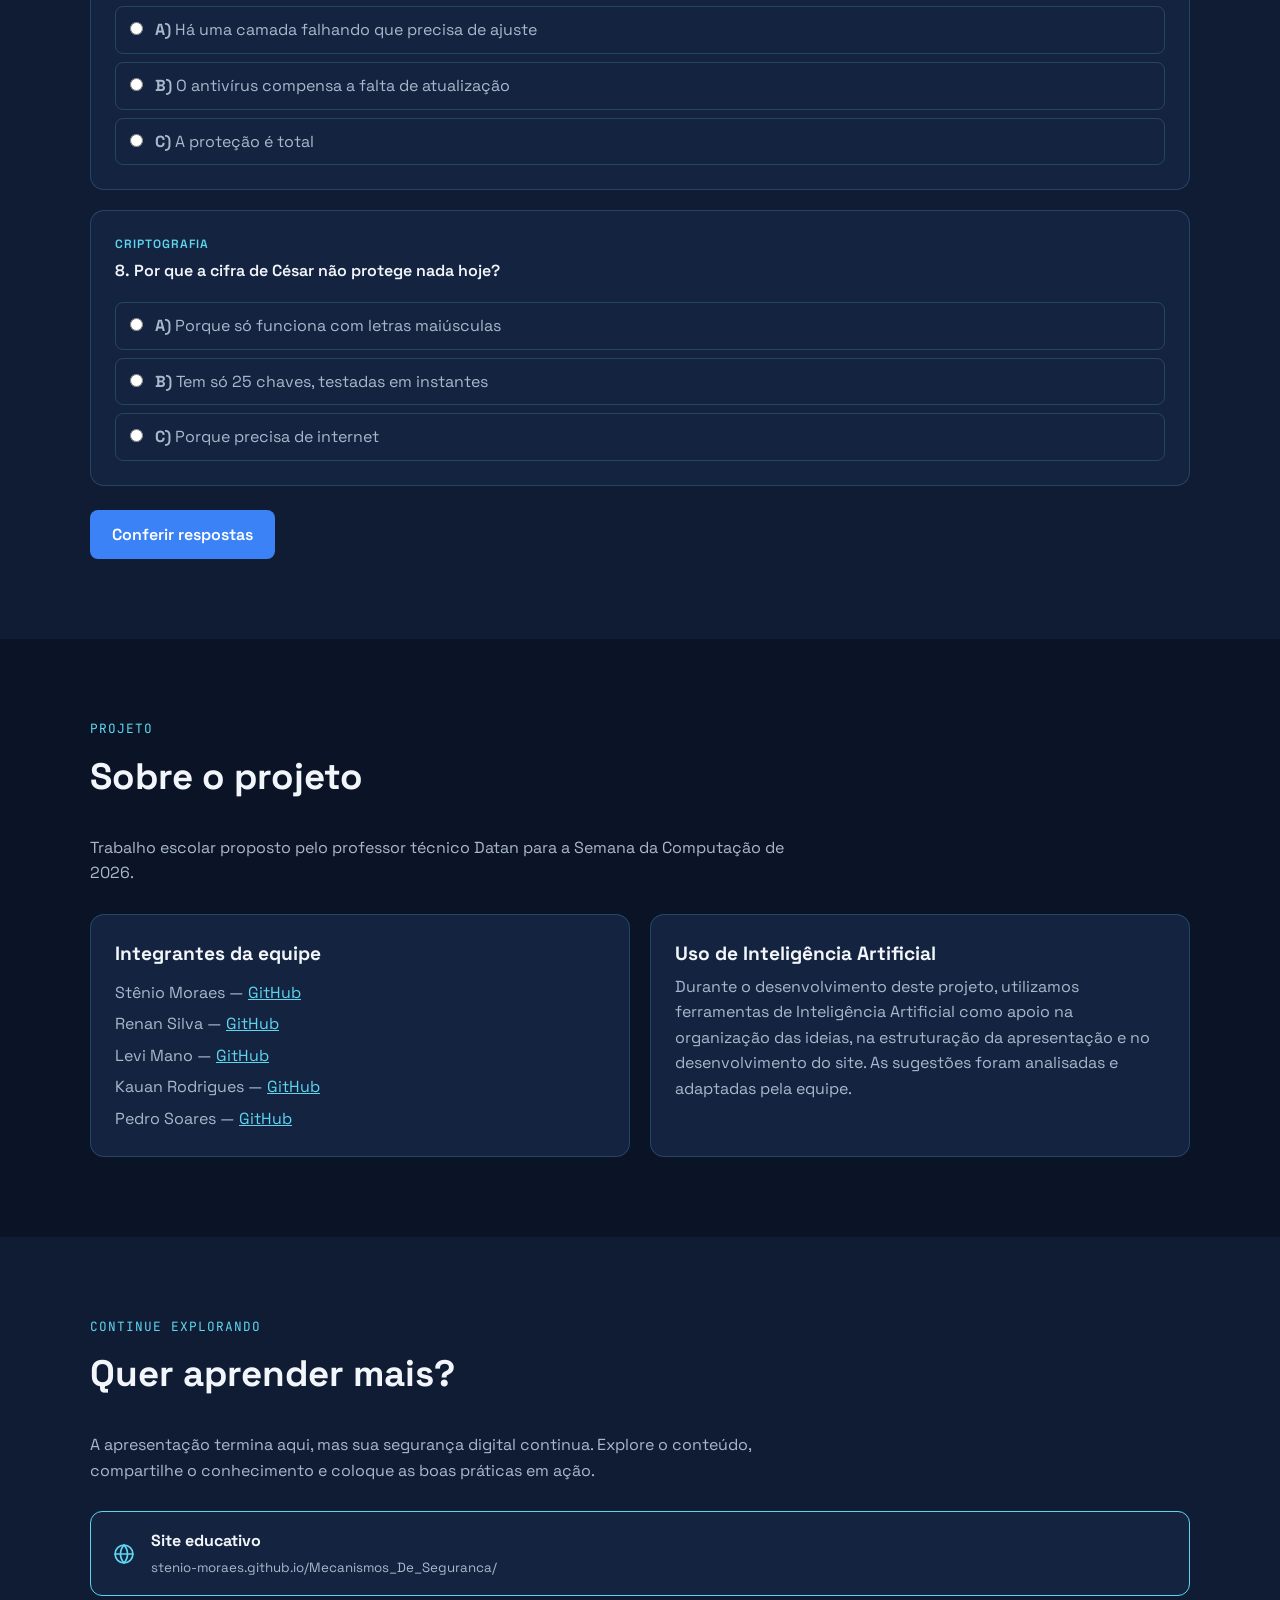
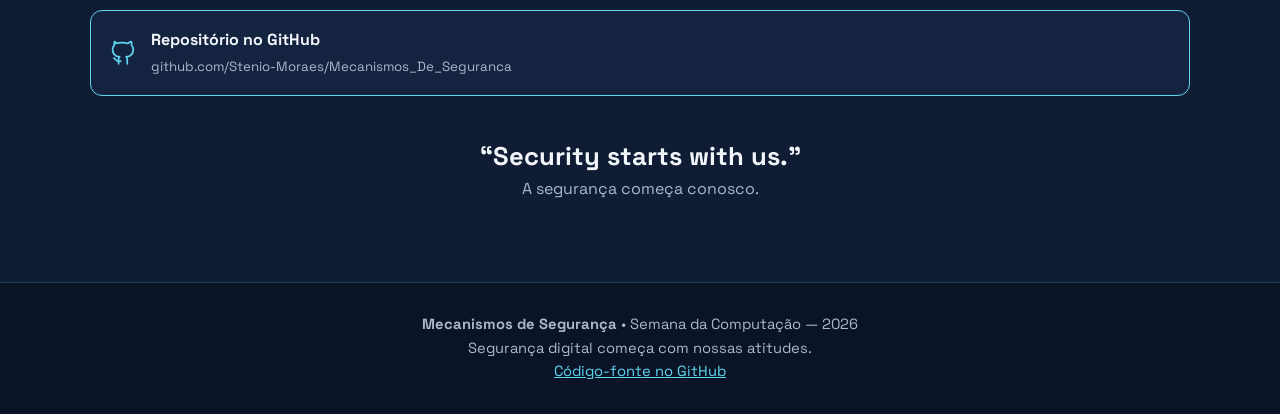
==== commit cf593fbb: "Update links to laboratorio.html for consistency" ====
--- a/index.html
+++ b/index.html
@@ -88,7 +88,7 @@
         <h2>Senhas seguras</h2>
         <p class="texto-largo">A senha é a primeira barreira de uma conta. Senhas curtas ou repetidas em vários sites são descobertas com facilidade por ataques automatizados.</p>
         <div class="grade grade-2"><article class="card"><h3>Como funciona</h3><p>Cada caractere a mais multiplica as combinações possíveis. Uma senha de 8 letras minúsculas tem cerca de 200 bilhões de combinações; uma de 16 caracteres variados ultrapassa números astronômicos, tornando a tentativa e erro inviável.</p><p class="exemplo"><strong>Exemplo:</strong> “maria123” é quebrada em segundos; “Trem-Azul-Café-Noturno-42” resiste por séculos.</p></article><article class="card"><h3>Boas práticas</h3><ul class="lista dica"><li>Use pelo menos 12 caracteres — frases longas funcionam bem.</li><li>Uma senha diferente para cada conta.</li><li>Evite nomes, datas e sequências como 123456.</li><li>Use um gerenciador de senhas para lembrar por você.</li><li>Troque a senha se houver suspeita de vazamento.</li></ul></article></div>
-        <a class="card link-lab" href="PAGES/laboratorio.html#lab-senhas">
+        <a class="card link-lab" href="laboratorio.html#lab-senhas">
           <span><strong>Experimente no Laboratório</strong><br /><small>Gerador de senhas e avaliador de força, rodando só no seu navegador.</small></span>
           <span class="seta" aria-hidden="true">&rarr;</span>
         </a>
@@ -118,7 +118,7 @@
         <h2>Autenticação em dois fatores (2FA)</h2>
         <p class="texto-largo">A verificação em duas etapas exige, além da senha (algo que você sabe), um segundo fator: algo que você tem (celular, chave física) ou algo que você é (digital, rosto).</p>
         <div class="grade grade-2"><article class="card"><h3>Apenas senha</h3><ol class="passos"><li>Você digita a senha.</li><li>O sistema libera o acesso.</li></ol><p class="exemplo"><strong>Risco:</strong> se a senha vazar, qualquer pessoa entra na conta.</p></article><article class="card"><h3>Senha + segundo fator</h3><ol class="passos"><li>Você digita a senha.</li><li>O sistema pede um código temporário do seu aplicativo autenticador.</li><li>Só com os dois o acesso é liberado.</li></ol><p class="exemplo"><strong>Proteção:</strong> mesmo com a senha vazada, o invasor não tem o seu celular.</p></article></div>
-        <a class="card link-lab" href="PAGES/laboratorio.html#lab-2fa">
+        <a class="card link-lab" href="laboratorio.html#lab-2fa">
           <span><strong>Experimente no Laboratório</strong><br /><small>Simulação de login com e sem verificação em duas etapas.</small></span>
           <span class="seta" aria-hidden="true">&rarr;</span>
         </a>
@@ -143,7 +143,7 @@
         <h2>Criptografia</h2>
         <p class="texto-largo">A criptografia transforma uma mensagem legível em um texto embaralhado, que só pode ser revertido por quem possui a chave correta.</p>
         <div class="grade grade-3"><article class="card"><h3>Texto original</h3><p class="termo">Plaintext</p><p>A mensagem legível, como “Prova na sexta”.</p></article><article class="card"><h3>Chave</h3><p class="termo">Key</p><p>O segredo que controla o embaralhamento. Sem ela, não é possível desfazer.</p></article><article class="card"><h3>Texto criptografado</h3><p class="termo">Ciphertext</p><p>O resultado ilegível, como “x9Fq…”. Pode trafegar pela internet sem revelar o conteúdo.</p></article></div><p class="exemplo bloco-exemplo"><strong>No dia a dia:</strong> o cadeado na barra do navegador (HTTPS) e a criptografia de ponta a ponta dos aplicativos de mensagem usam esse princípio.</p>
-        <a class="card link-lab" href="PAGES/laboratorio.html#lab-cripto">
+        <a class="card link-lab" href="laboratorio.html#lab-cripto">
           <span><strong>Experimente no Laboratório</strong><br /><small>Cifra de César passo a passo e criptografia AES real.</small></span>
           <span class="seta" aria-hidden="true">&rarr;</span>
         </a>
@@ -181,7 +181,7 @@
           <article class="card"><h3>Como funciona</h3><p>Cada conexão tem origem, destino e porta (o “número” de um serviço, como 443 para sites com HTTPS). O firewall compara isso com uma lista de regras e aplica a que combinar.</p></article>
           <article class="card"><h3>Exemplo prático</h3><p>Em casa, o roteador bloqueia conexões vindas da internet que ninguém pediu, mas deixa passar a resposta do site que você abriu.</p><p class="exemplo"><strong>Limite:</strong> o firewall não impede que você mesmo clique num link de phishing — por isso ele trabalha junto com as outras camadas.</p></article>
         </div>
-        <a class="card link-lab" href="PAGES/laboratorio.html#lab-firewall">
+        <a class="card link-lab" href="laboratorio.html#lab-firewall">
           <span><strong>Experimente no Laboratório</strong><br /><small>Monte regras e veja quais conexões passam ou são bloqueadas.</small></span>
           <span class="seta" aria-hidden="true">&rarr;</span>
         </a>
@@ -247,7 +247,7 @@
           <article class="card"><h3>1 fora de casa</h3><p>Uma cópia em outro local protege contra roubo, incêndio ou enchente.</p></article>
         </div>
         <p class="exemplo bloco-exemplo"><strong>Recuperação:</strong> backup que nunca foi testado pode falhar na hora. De tempos em tempos, tente restaurar um arquivo para confirmar que a cópia funciona.</p>
-        <a class="card link-lab" href="PAGES/laboratorio.html#lab-backup">
+        <a class="card link-lab" href="laboratorio.html#lab-backup">
           <span><strong>Experimente no Laboratório</strong><br /><small>Simule um ataque de ransomware e veja quais estratégias de backup salvam os arquivos.</small></span>
           <span class="seta" aria-hidden="true">&rarr;</span>
         </a>
--- a/CSS/site.css
+++ b/CSS/site.css
@@ -0,0 +1,225 @@
+/* ===== Cores (mesma identidade dos slides) ===== */
+:root {
+  --fundo: #0b1426;
+  --fundo-2: #0f1c33;
+  --card: #14233f;
+  --borda: rgba(94, 214, 240, 0.2);
+  --texto: #f2f6fb;
+  --texto-2: #aab8cc;
+  --eletrico: #3b82f6;
+  --ciano: #5ed6f0;
+  --perigo: #f2765f;
+  --sucesso: #4fd1a5;
+}
+
+[hidden] { display: none !important; }
+* { box-sizing: border-box; margin: 0; padding: 0; }
+html { scroll-behavior: smooth; scroll-padding-top: 70px; }
+body {
+  font-family: "Space Grotesk", system-ui, sans-serif;
+  background: var(--fundo);
+  color: var(--texto);
+  line-height: 1.6;
+}
+a { color: var(--ciano); }
+.container { width: min(1100px, 92%); margin: 0 auto; }
+
+/* ===== Menu ===== */
+.topo {
+  position: sticky; top: 0; z-index: 10;
+  background: var(--fundo);
+  border-bottom: 1px solid var(--borda);
+}
+.menu { display: flex; align-items: center; justify-content: space-between; height: 60px; }
+.logo { display: inline-flex; align-items: center; gap: 9px; font-weight: 700; color: var(--texto); text-decoration: none; white-space: nowrap; flex: none; }
+.logo svg { color: var(--ciano); flex: none; }
+.menu-links { display: flex; gap: 14px; list-style: none; }
+.menu-links a { color: var(--texto-2); text-decoration: none; font-size: 0.95rem; white-space: nowrap; }
+.menu-links a:hover { color: var(--ciano); }
+.menu-botao { display: none; background: none; border: 1px solid var(--borda); color: var(--texto); padding: 6px 10px; border-radius: 6px; cursor: pointer; }
+.menu-botao svg { display: block; }
+
+/* ===== Seções ===== */
+.secao { padding: 80px 0; }
+.alternada { background: var(--fundo-2); }
+.etiqueta, .termo {
+  font-family: "JetBrains Mono", monospace;
+  color: var(--ciano);
+  font-size: 0.8rem;
+  letter-spacing: 0.08em;
+  text-transform: uppercase;
+}
+.termo { margin-bottom: 8px; }
+h1 { font-size: clamp(2.2rem, 6vw, 3.8rem); line-height: 1.1; margin: 12px 0; }
+h2 { font-size: clamp(1.6rem, 4vw, 2.3rem); margin: 8px 0 28px; }
+h3 { font-size: 1.2rem; margin-bottom: 4px; }
+.subtitulo { font-size: 1.25rem; color: var(--ciano); margin-bottom: 16px; }
+.texto-largo { max-width: 720px; color: var(--texto-2); margin-bottom: 28px; }
+.inicio { padding: 110px 0; border-bottom: 1px solid var(--borda); }
+
+/* ===== Botões ===== */
+.botao {
+  display: inline-flex;
+  align-items: center;
+  gap: 8px;
+  background: var(--eletrico); color: #fff;
+  border: none; border-radius: 8px;
+  padding: 12px 22px; font: inherit; font-weight: 600;
+  text-decoration: none; cursor: pointer;
+}
+.botao:hover { filter: brightness(1.1); }
+.botao svg { flex: none; }
+.botao.secundario { background: transparent; border: 1px solid var(--ciano); color: var(--ciano); }
+
+/* ===== Grades e cards ===== */
+.grade { display: grid; gap: 20px; }
+.grade-2 { grid-template-columns: repeat(2, 1fr); }
+.grade-3 { grid-template-columns: repeat(3, 1fr); }
+.grade-4 { grid-template-columns: repeat(4, 1fr); }
+.card {
+  background: var(--card);
+  border: 1px solid var(--borda);
+  border-radius: 14px;
+  padding: 24px;
+}
+.card p { color: var(--texto-2); }
+.card.perigo { border-color: rgba(242, 118, 95, 0.4); }
+.card.sucesso { border-color: rgba(79, 209, 165, 0.45); }
+.card.destaque { margin-top: 24px; border-color: var(--ciano); }
+.icone { color: var(--ciano); margin-bottom: 12px; }
+.icone svg { display: block; width: 30px; height: 30px; }
+.card.perigo .icone { color: var(--perigo); }
+.exemplo { margin-top: 12px; font-size: 0.92rem; border-top: 1px solid var(--borda); padding-top: 10px; }
+
+/* ===== E-mail fictício ===== */
+.email-ficticio { margin-top: 32px; background: var(--card); border: 1px dashed var(--perigo); border-radius: 14px; padding: 24px; }
+.selo { display: inline-flex; align-items: center; gap: 7px; background: rgba(242,118,95,0.15); color: var(--perigo); font-weight: 600; padding: 4px 10px; border-radius: 6px; font-size: 0.85rem; margin-bottom: 14px; }
+.email { background: var(--fundo); border-radius: 10px; padding: 16px; display: grid; gap: 6px; color: var(--texto-2); }
+.marca { display: inline-flex; width: 22px; height: 22px; align-items: center; justify-content: center; border-radius: 50%; background: var(--perigo); color: #fff; font-size: 0.8rem; font-weight: 700; }
+.sinais { margin: 16px 0 0 22px; }
+.sinais li::marker { color: var(--perigo); font-weight: 700; }
+.aviso { margin-top: 12px; color: var(--ciano); }
+
+/* ===== Listas ===== */
+.lista { list-style: none; display: grid; gap: 6px; margin-top: 10px; color: var(--texto-2); }
+.lista li { display: flex; align-items: flex-start; gap: 10px; }
+.lista li::before { content: ""; flex: none; }
+.lista.x li::before { width: 11px; height: 11px; margin-top: 6px; background: linear-gradient(45deg, transparent 44%, var(--perigo) 44% 56%, transparent 56%), linear-gradient(-45deg, transparent 44%, var(--perigo) 44% 56%, transparent 56%); }
+.lista.ok li::before { width: 7px; height: 13px; margin-top: 4px; border-right: 2px solid var(--sucesso); border-bottom: 2px solid var(--sucesso); transform: rotate(45deg); }
+.senha-exemplo { margin-top: 8px; }
+code { font-family: "JetBrains Mono", monospace; color: var(--ciano); }
+.nota { margin-top: 14px; font-size: 0.9rem; color: var(--texto-2); }
+.praticas { list-style: none; display: grid; grid-template-columns: repeat(2, 1fr); gap: 14px; }
+.praticas li { display: flex; align-items: flex-start; gap: 12px; background: var(--card); border: 1px solid var(--borda); border-radius: 10px; padding: 14px 18px; }
+.praticas li::before { content: ""; flex: none; width: 7px; height: 13px; margin-top: 5px; border-right: 2px solid var(--sucesso); border-bottom: 2px solid var(--sucesso); transform: rotate(45deg); }
+.equipe { list-style: none; display: grid; gap: 6px; margin-top: 10px; color: var(--texto-2); }
+
+/* ===== Quiz ===== */
+.pergunta { margin-top: 20px; }
+.pergunta legend { font-weight: 600; margin-bottom: 10px; }
+.pergunta fieldset { border: none; }
+.opcao { display: block; padding: 10px 14px; border: 1px solid var(--borda); border-radius: 8px; margin-top: 8px; cursor: pointer; color: var(--texto-2); }
+.opcao input { margin-right: 8px; accent-color: var(--ciano); }
+.opcao.correta { border-color: var(--sucesso); color: var(--sucesso); }
+.opcao.errada { border-color: var(--perigo); color: var(--perigo); }
+.quiz-botoes { display: flex; gap: 12px; margin-top: 24px; flex-wrap: wrap; }
+.quiz-alerta { color: var(--perigo); margin-top: 12px; }
+
+/* ===== Acesse ===== */
+.acesse { display: flex; gap: 24px; align-items: center; flex-wrap: wrap; }
+.links-projeto { flex: 1; display: grid; gap: 14px; min-width: 260px; }
+.link-card { display: flex; gap: 14px; align-items: center; background: var(--card); border: 1px solid var(--ciano); border-radius: 12px; padding: 16px 20px; color: var(--texto); text-decoration: none; word-break: break-word; }
+.link-card small { color: var(--texto-2); }
+.link-card .icone { margin: 0; }
+.link-card .icone svg { width: 26px; height: 26px; }
+.link-card.pendente { border-style: dashed; opacity: 0.7; cursor: default; }
+.qrcode { width: 180px; height: 180px; border: 2px dashed var(--ciano); border-radius: 12px; display: flex; flex-direction: column; align-items: center; justify-content: center; text-align: center; font-family: "JetBrains Mono", monospace; color: var(--ciano); }
+.frase-final { margin-top: 40px; font-size: 1.6rem; font-weight: 700; text-align: center; }
+.traducao { text-align: center; color: var(--texto-2); }
+
+/* ===== Rodapé ===== */
+.rodape { padding: 30px 0; border-top: 1px solid var(--borda); text-align: center; color: var(--texto-2); font-size: 0.92rem; }
+
+/* ===== Responsivo ===== */
+@media (max-width: 1199px) {
+  .menu-botao { display: block; }
+  .menu-links { display: none; position: absolute; top: 60px; left: 0; right: 0; flex-direction: column; gap: 0; background: var(--fundo); border-bottom: 1px solid var(--borda); }
+  .menu-links.aberto { display: flex; padding-bottom: 10px; }
+  .menu-links a { display: block; padding: 12px 4%; }
+}
+@media (max-width: 900px) {
+  .grade-3, .grade-4 { grid-template-columns: repeat(2, 1fr); }
+}
+@media (max-width: 600px) {
+  .grade-2, .grade-3, .grade-4, .praticas { grid-template-columns: 1fr; }
+  .secao { padding: 56px 0; }
+  .qrcode { margin: 0 auto; }
+}
+
+/* ===== Laboratório ===== */
+.ferramenta { margin-top: 24px; }
+.ferramenta h3 { display: flex; align-items: center; gap: 10px; margin-bottom: 12px; }
+.ferramenta h3 svg { flex: none; color: var(--ciano); }
+.saida-senha { background: var(--fundo); border: 1px solid var(--borda); border-radius: 10px; padding: 14px 16px; margin-bottom: 14px; overflow-wrap: anywhere; }
+.saida-senha output { font-family: "JetBrains Mono", monospace; font-size: 1.1rem; color: var(--ciano); }
+.campo-faixa { display: grid; gap: 6px; color: var(--texto-2); }
+.campo-faixa input { accent-color: var(--ciano); width: 100%; }
+.opcoes-gerador { display: grid; grid-template-columns: repeat(2, 1fr); gap: 8px; margin-top: 14px; color: var(--texto-2); }
+.opcoes-gerador input { accent-color: var(--ciano); margin-right: 6px; }
+.status { min-height: 1.4em; margin-top: 10px; color: var(--sucesso); }
+.status.erro { color: var(--perigo); }
+.campo { width: 100%; background: var(--fundo); color: var(--texto); border: 1px solid var(--borda); border-radius: 8px; padding: 10px 12px; font: inherit; }
+.campo:focus { outline: 2px solid var(--ciano); outline-offset: 1px; }
+.campo.mono, .campo.saida { font-family: "JetBrains Mono", monospace; font-size: 0.85rem; overflow-wrap: anywhere; }
+.campo.saida { display: block; min-height: 44px; color: var(--sucesso); }
+textarea.campo { resize: vertical; }
+.rotulo { display: block; margin: 12px 0 6px; font-weight: 600; font-size: 0.95rem; }
+.linha-campo { display: flex; gap: 10px; margin-top: 12px; flex-wrap: wrap; }
+.linha-campo .campo { flex: 1; min-width: 200px; }
+.medidor { height: 10px; background: var(--fundo); border-radius: 6px; margin-top: 14px; overflow: hidden; }
+.medidor div { height: 100%; width: 0; background: var(--perigo); transition: width 0.25s, background 0.25s; }
+.nivel { margin-top: 8px; font-weight: 600; }
+.lista.dica li::before { width: 7px; height: 7px; margin-top: 7px; border-top: 2px solid var(--ciano); border-right: 2px solid var(--ciano); transform: rotate(45deg); }
+.botao:disabled { opacity: 0.5; cursor: not-allowed; }
+.explicacao { margin-top: 10px; font-size: 0.92rem; border-top: 1px solid var(--borda); padding-top: 8px; }
+.qrcode-img { text-align: center; color: var(--texto-2); font-size: 0.85rem; }
+.qrcode-img img { display: block; width: 180px; height: 180px; border-radius: 12px; background: #fff; margin: 0 auto 6px; }
+@media (max-width: 600px) { .opcoes-gerador { grid-template-columns: 1fr; } .qrcode-img { margin: 0 auto; } }
+
+/* ===== Partes por mecanismo ===== */
+.subtitulo-secao { margin: 36px 0 4px; font-size: 1.15rem; color: var(--ciano); }
+.bloco-exemplo { margin-top: 20px; }
+.passos { list-style: decimal; padding-left: 20px; color: var(--texto-2); display: grid; gap: 4px; margin: 8px 0 12px; }
+.celular { background: var(--fundo); border: 1px solid var(--borda); border-radius: 14px; padding: 16px; }
+.codigo-2fa { display: block; font-family: "JetBrains Mono", monospace; font-size: 2rem; letter-spacing: 0.3em; color: var(--ciano); text-align: center; }
+#fa-tempo { background: var(--ciano); }
+
+/* ===== Laboratório e vídeos ===== */
+.menu-links a.menu-lab { color: var(--ciano); border: 1px solid var(--borda); padding: 4px 10px; border-radius: 6px; }
+.link-lab { display: flex; align-items: center; justify-content: space-between; gap: 16px; margin-top: 24px; text-decoration: none; color: var(--texto); border-color: var(--ciano); }
+.link-lab small { color: var(--texto-2); }
+.link-lab .seta { font-size: 1.4rem; color: var(--ciano); }
+.link-lab:hover { background: var(--fundo-2); }
+.inicio-lab { padding-bottom: 32px; }
+.aprenda { margin-top: 12px; }
+.videos { margin-top: 16px; align-items: start; }
+.video { background: var(--card); border: 1px solid var(--borda); border-radius: 12px; overflow: hidden; }
+.video-quadro { position: relative; aspect-ratio: 16 / 9; background: var(--fundo); }
+.video-quadro iframe { position: absolute; inset: 0; width: 100%; height: 100%; border: 0; }
+.video figcaption { padding: 14px 16px 16px; }
+.video figcaption p { color: var(--texto-2); font-size: 0.92rem; margin: 4px 0 8px; }
+.video .canal { display: block; font-size: 0.8rem; color: var(--ciano); font-family: "JetBrains Mono", monospace; }
+.video figcaption a { font-size: 0.88rem; }
+.alfabetos { margin-top: 14px; overflow-x: auto; font-family: "JetBrains Mono", monospace; font-size: 0.85rem; }
+.alfabetos div { display: grid; grid-template-columns: repeat(26, minmax(20px, 1fr)); min-width: 560px; text-align: center; }
+.alfabetos div + div { color: var(--ciano); border-top: 1px solid var(--borda); }
+.tabela-rolagem { overflow-x: auto; margin-top: 14px; }
+.tabela { width: 100%; border-collapse: collapse; font-size: 0.9rem; min-width: 520px; }
+.tabela th, .tabela td { text-align: left; padding: 8px 10px; border-bottom: 1px solid var(--borda); }
+.tabela th { color: var(--texto-2); font-weight: 600; }
+.mono { font-family: "JetBrains Mono", monospace; }
+.txt-sucesso { color: var(--sucesso); } .txt-perigo { color: var(--perigo); } .txt-neutro { color: var(--texto-2); }
+#bk-resultado { margin-top: 14px; }
+.quiz-progresso { color: var(--ciano); font-family: "JetBrains Mono", monospace; font-size: 0.85rem; margin-bottom: 8px; }
+.pergunta .tema { display: block; font-size: 0.75rem; letter-spacing: 0.08em; text-transform: uppercase; color: var(--ciano); margin-bottom: 4px; }
+@media (max-width: 1199px) { .menu-links a.menu-lab { border: 0; padding: 0; } }
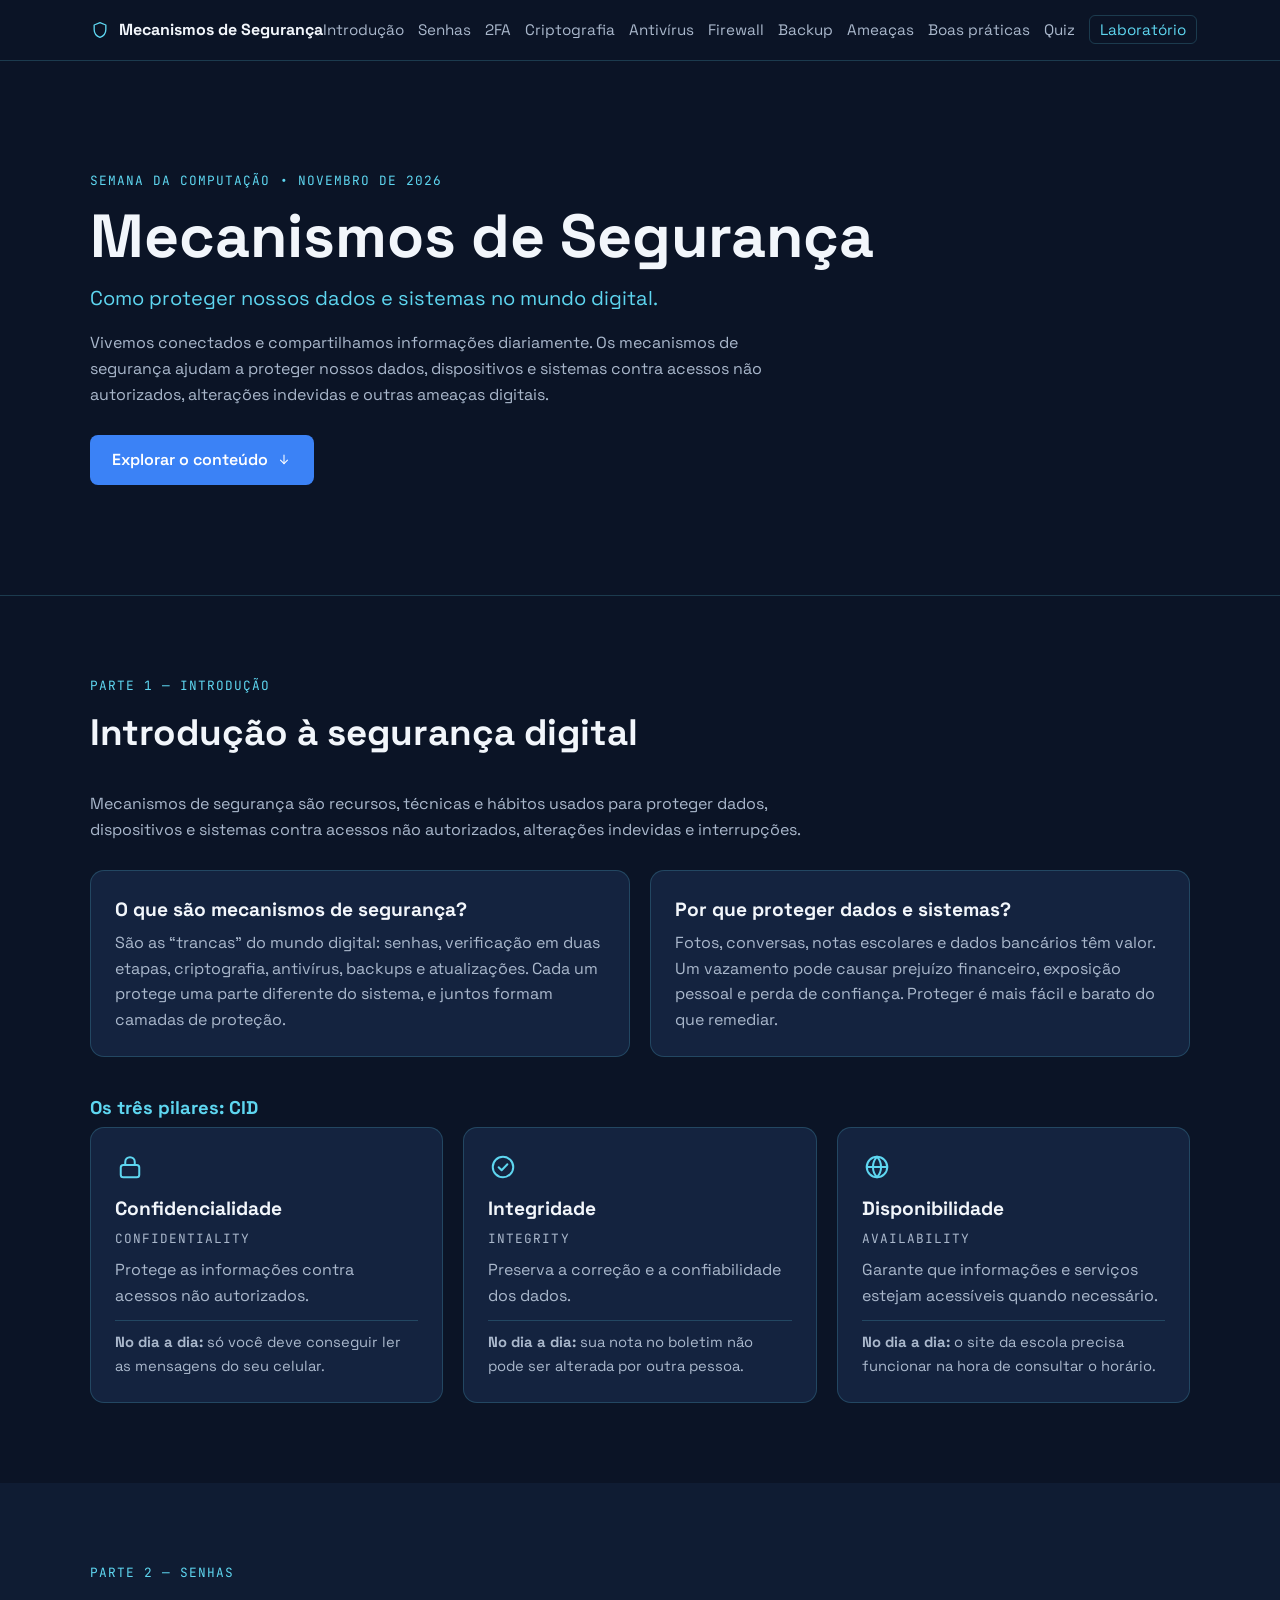
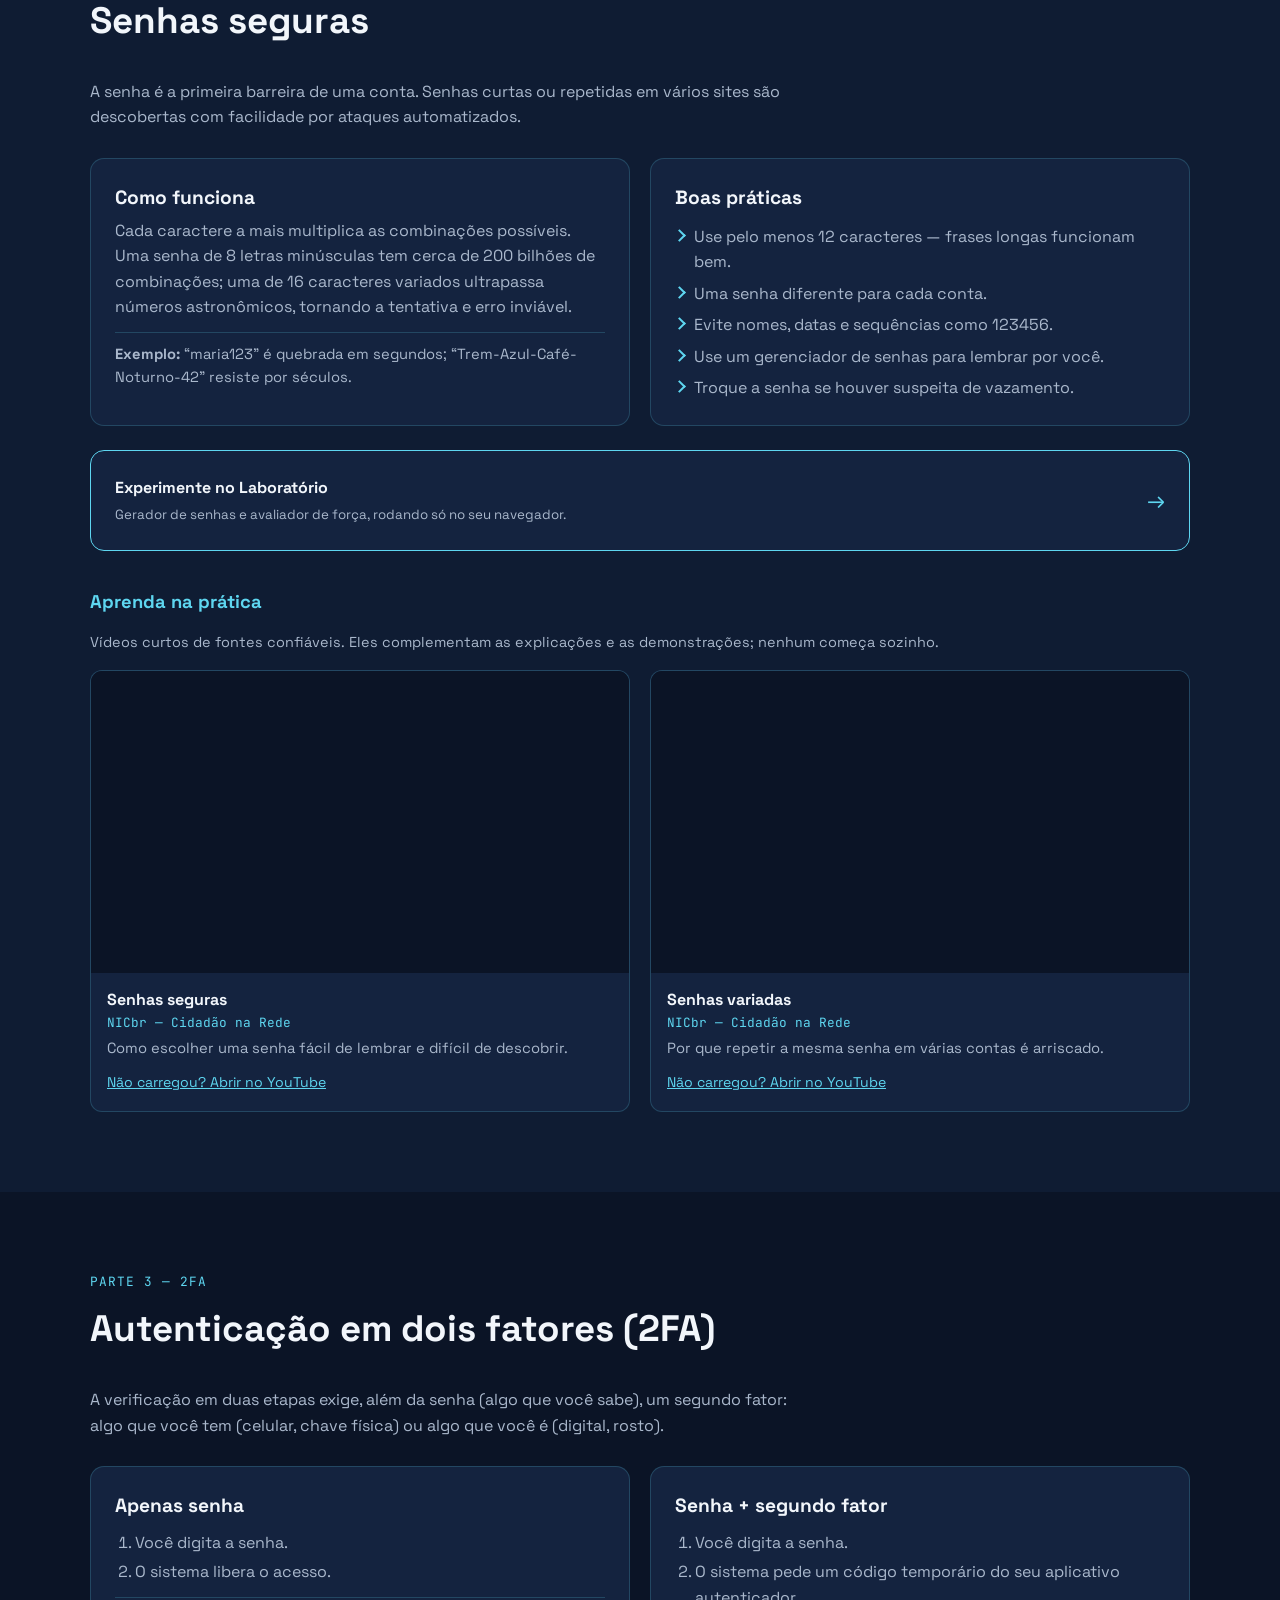
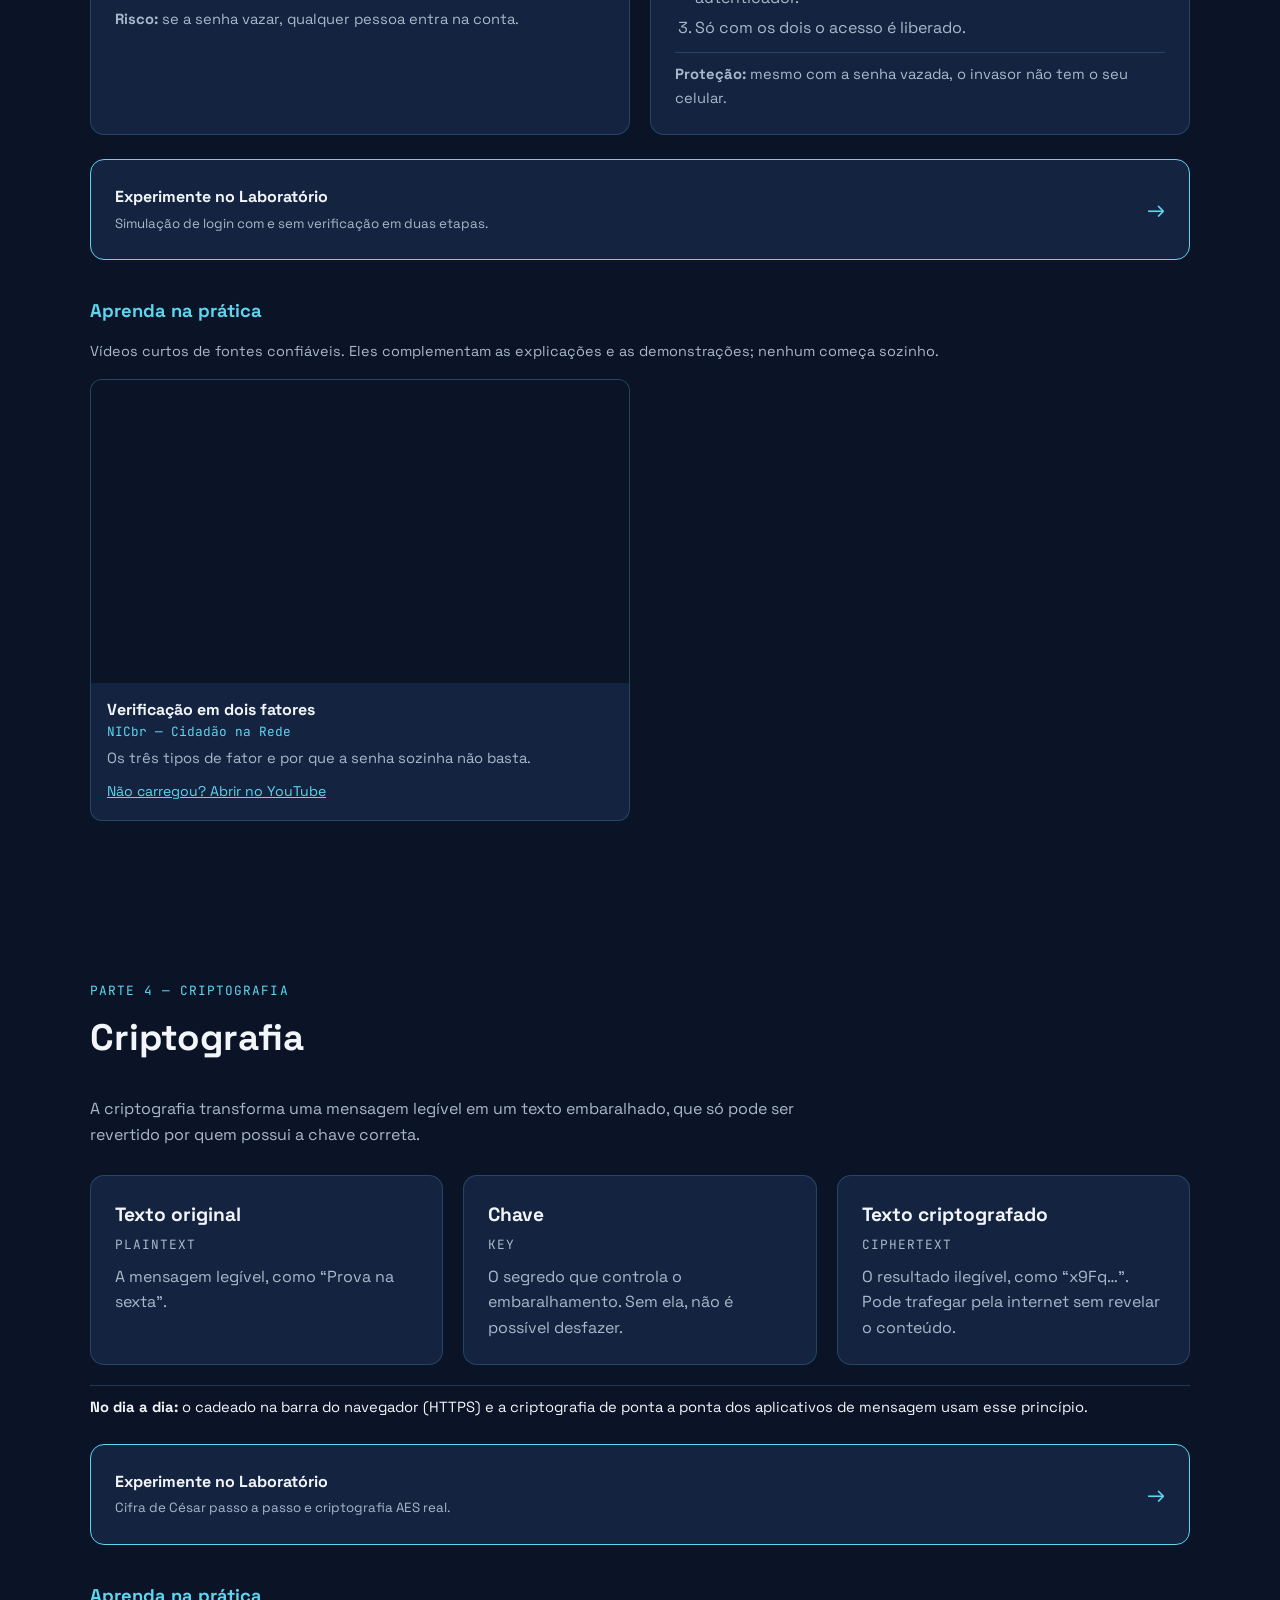
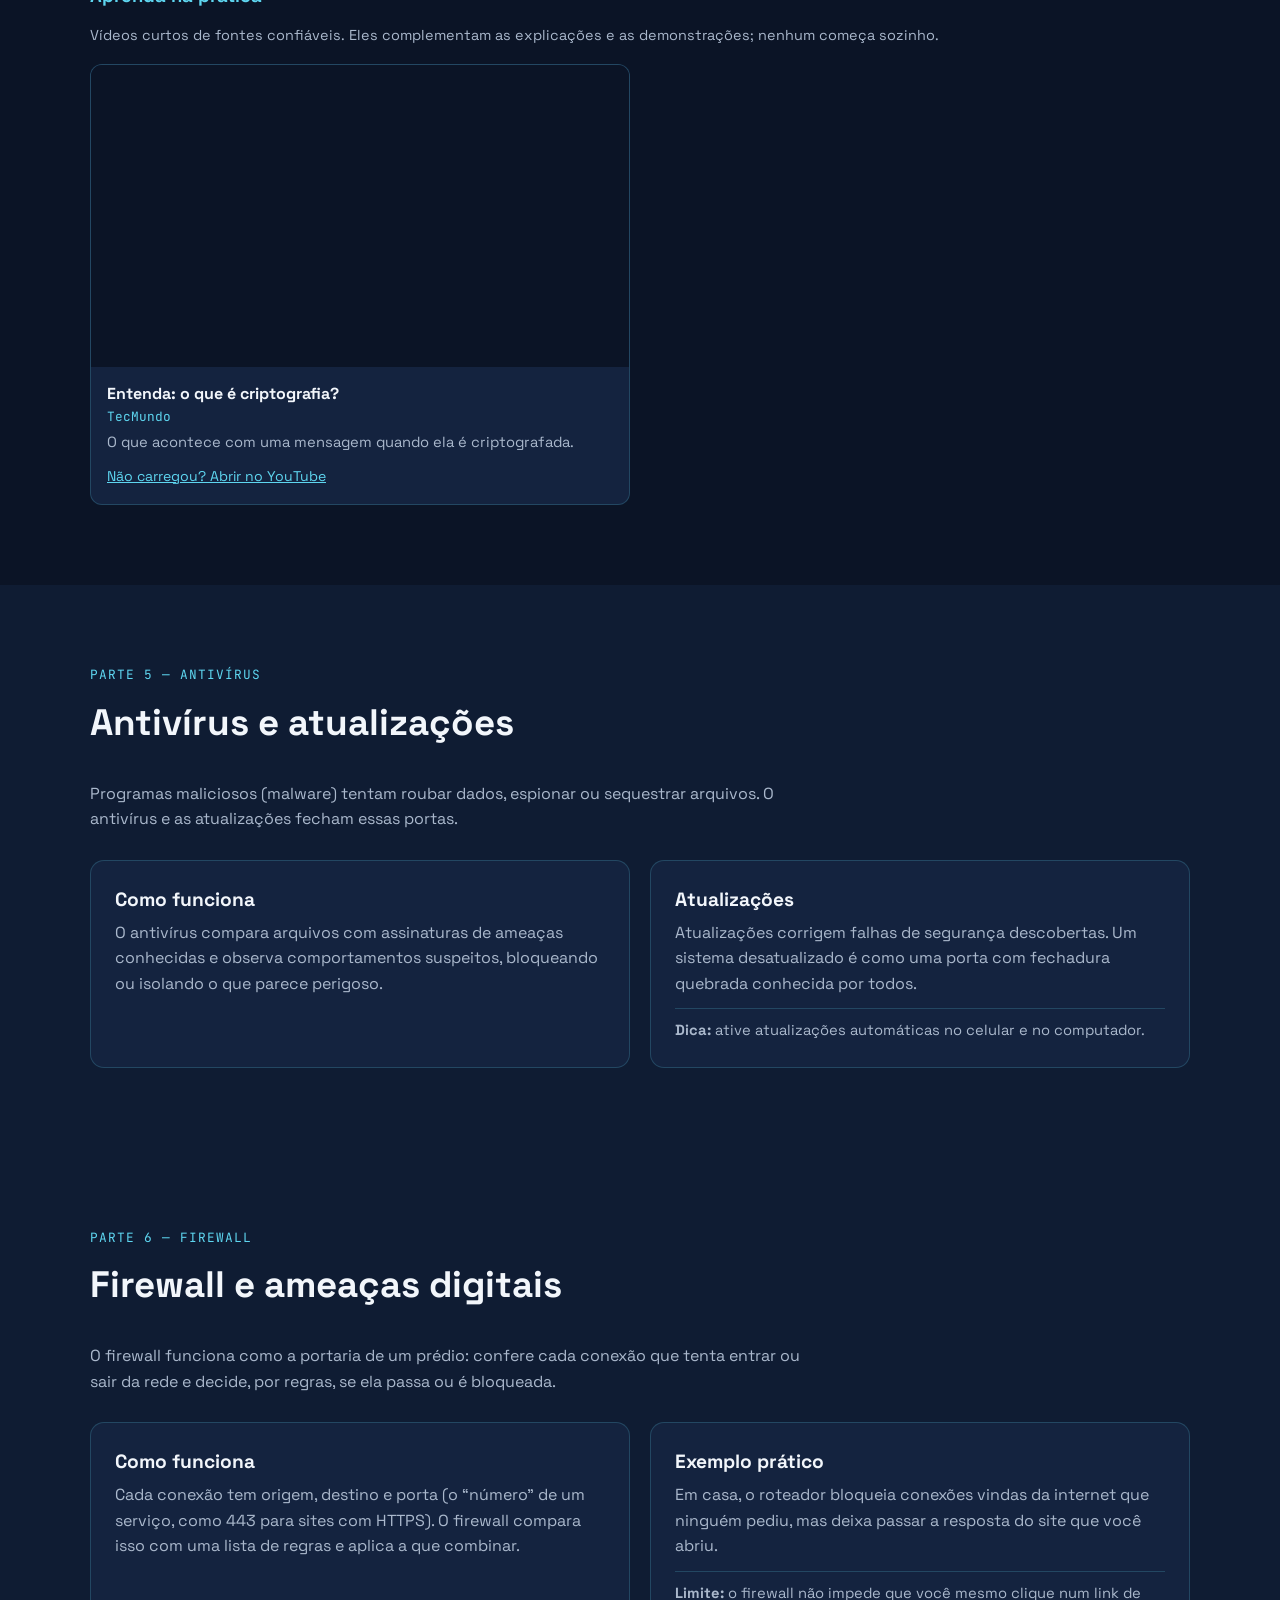
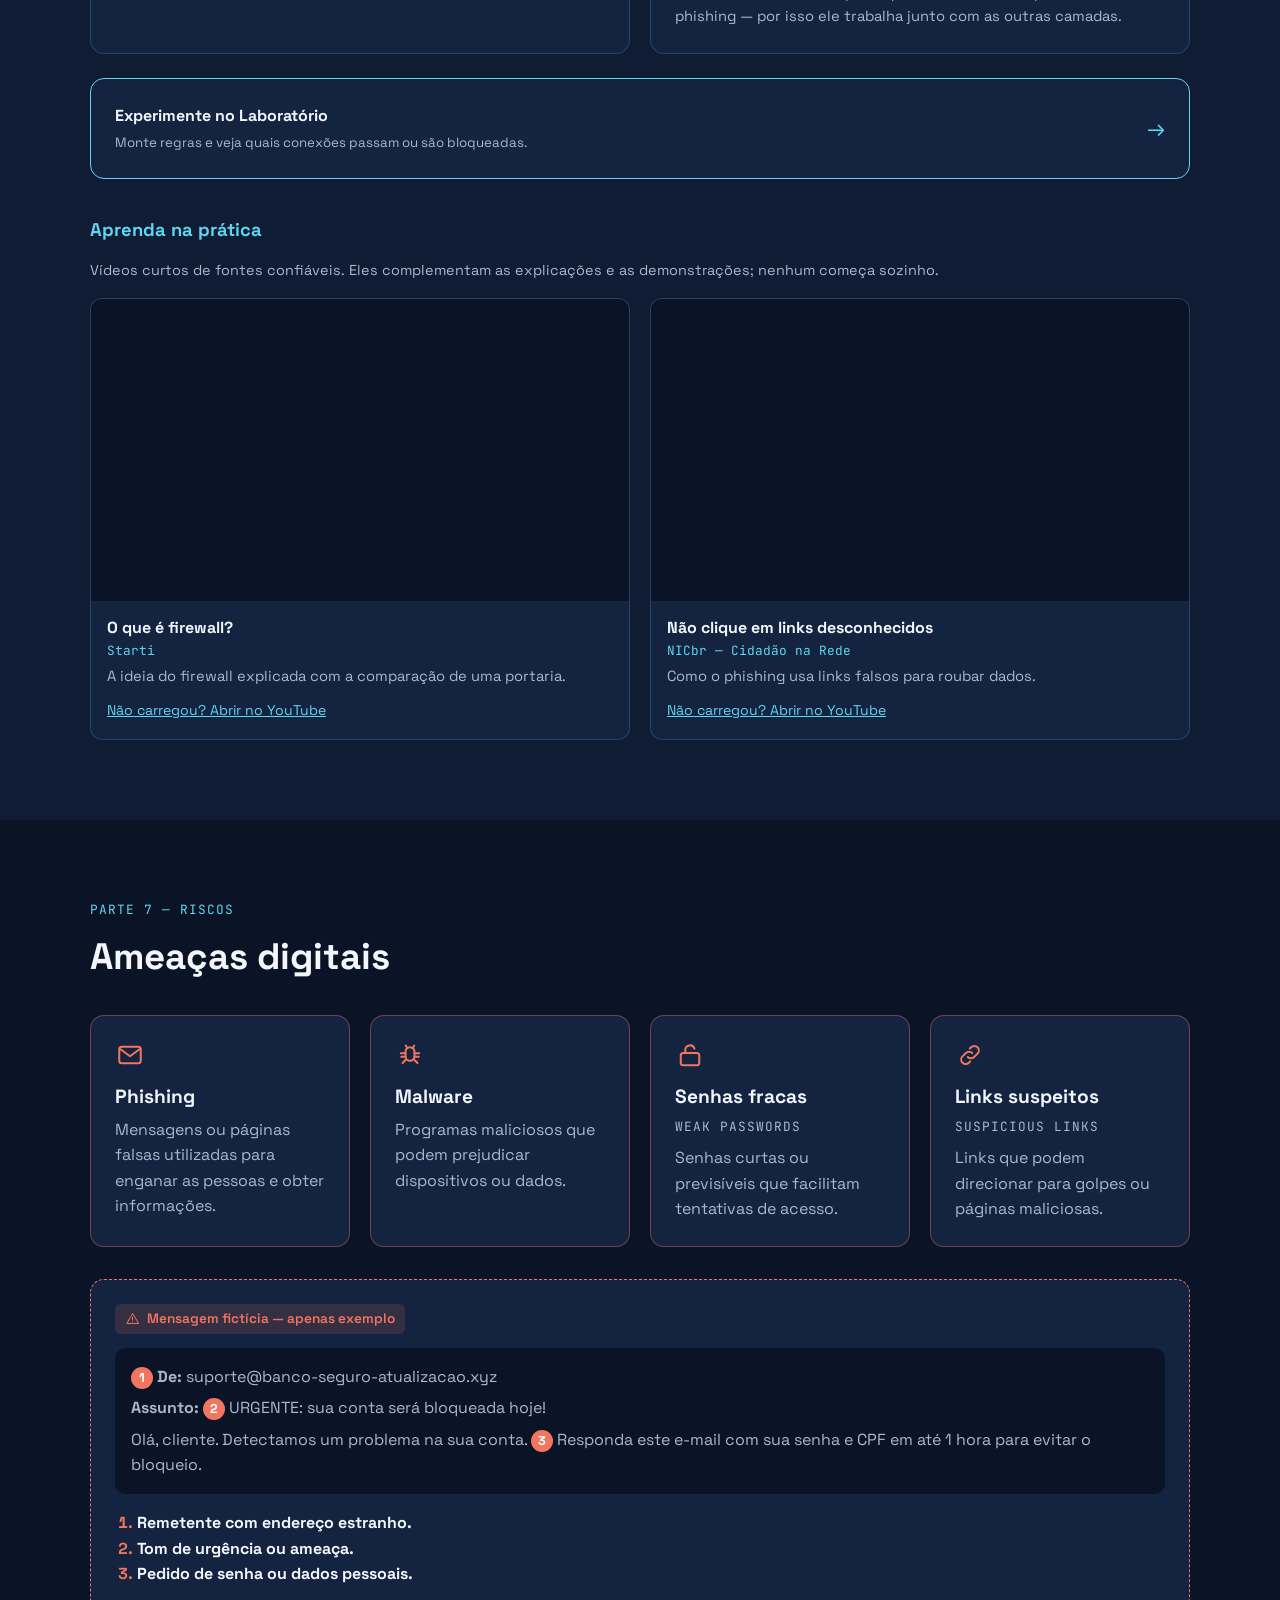
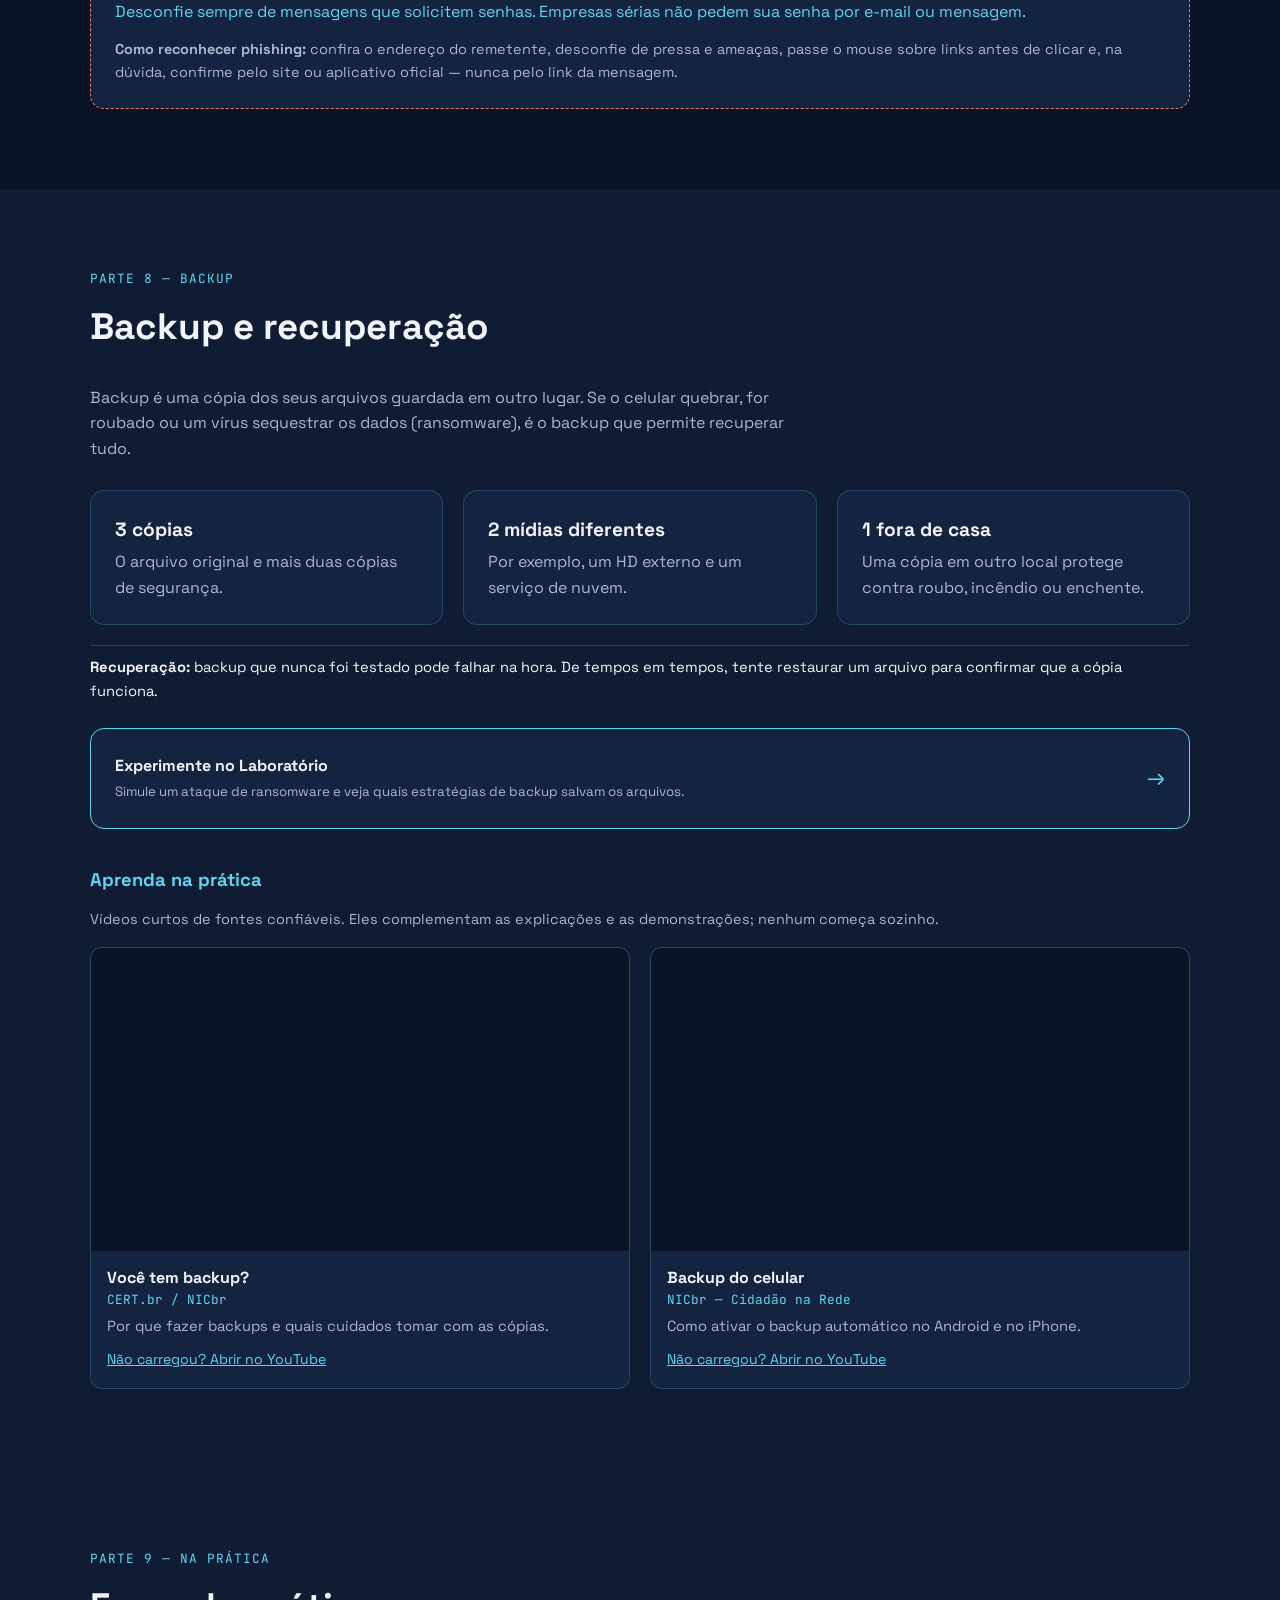
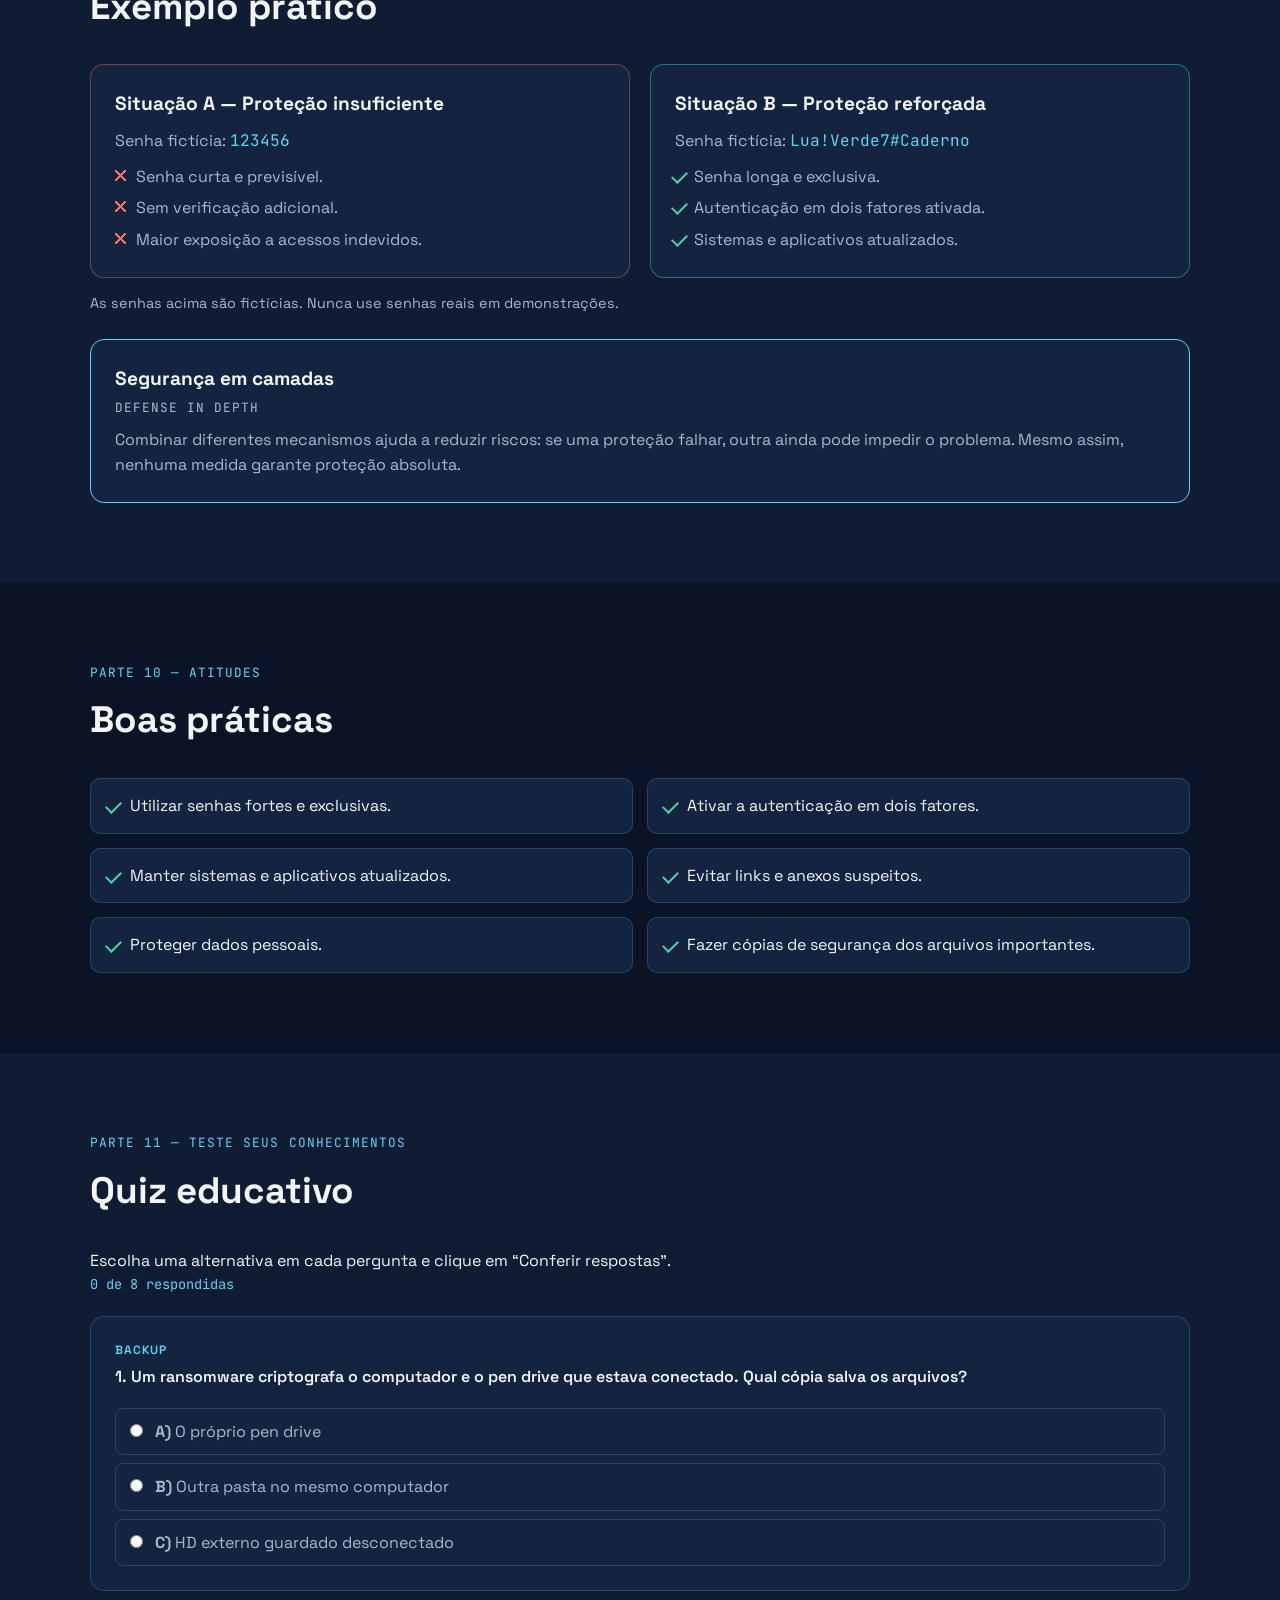
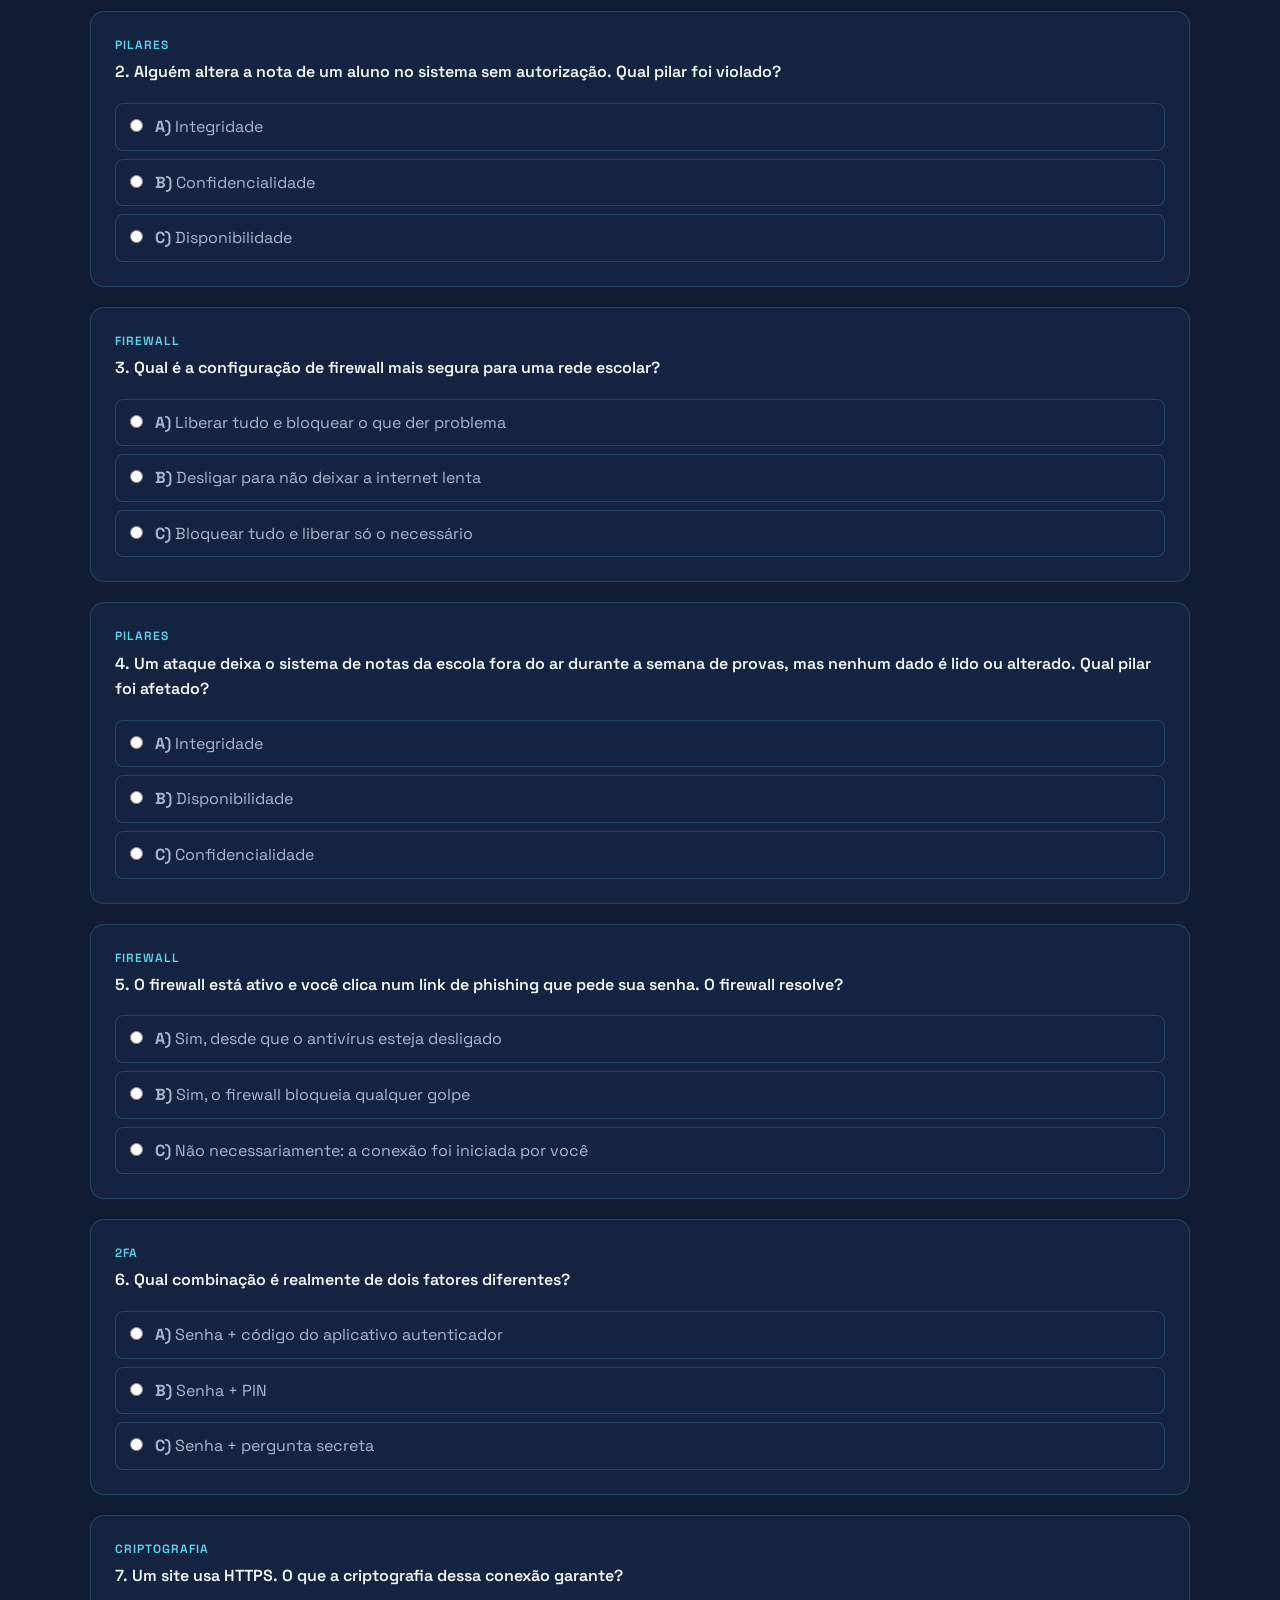
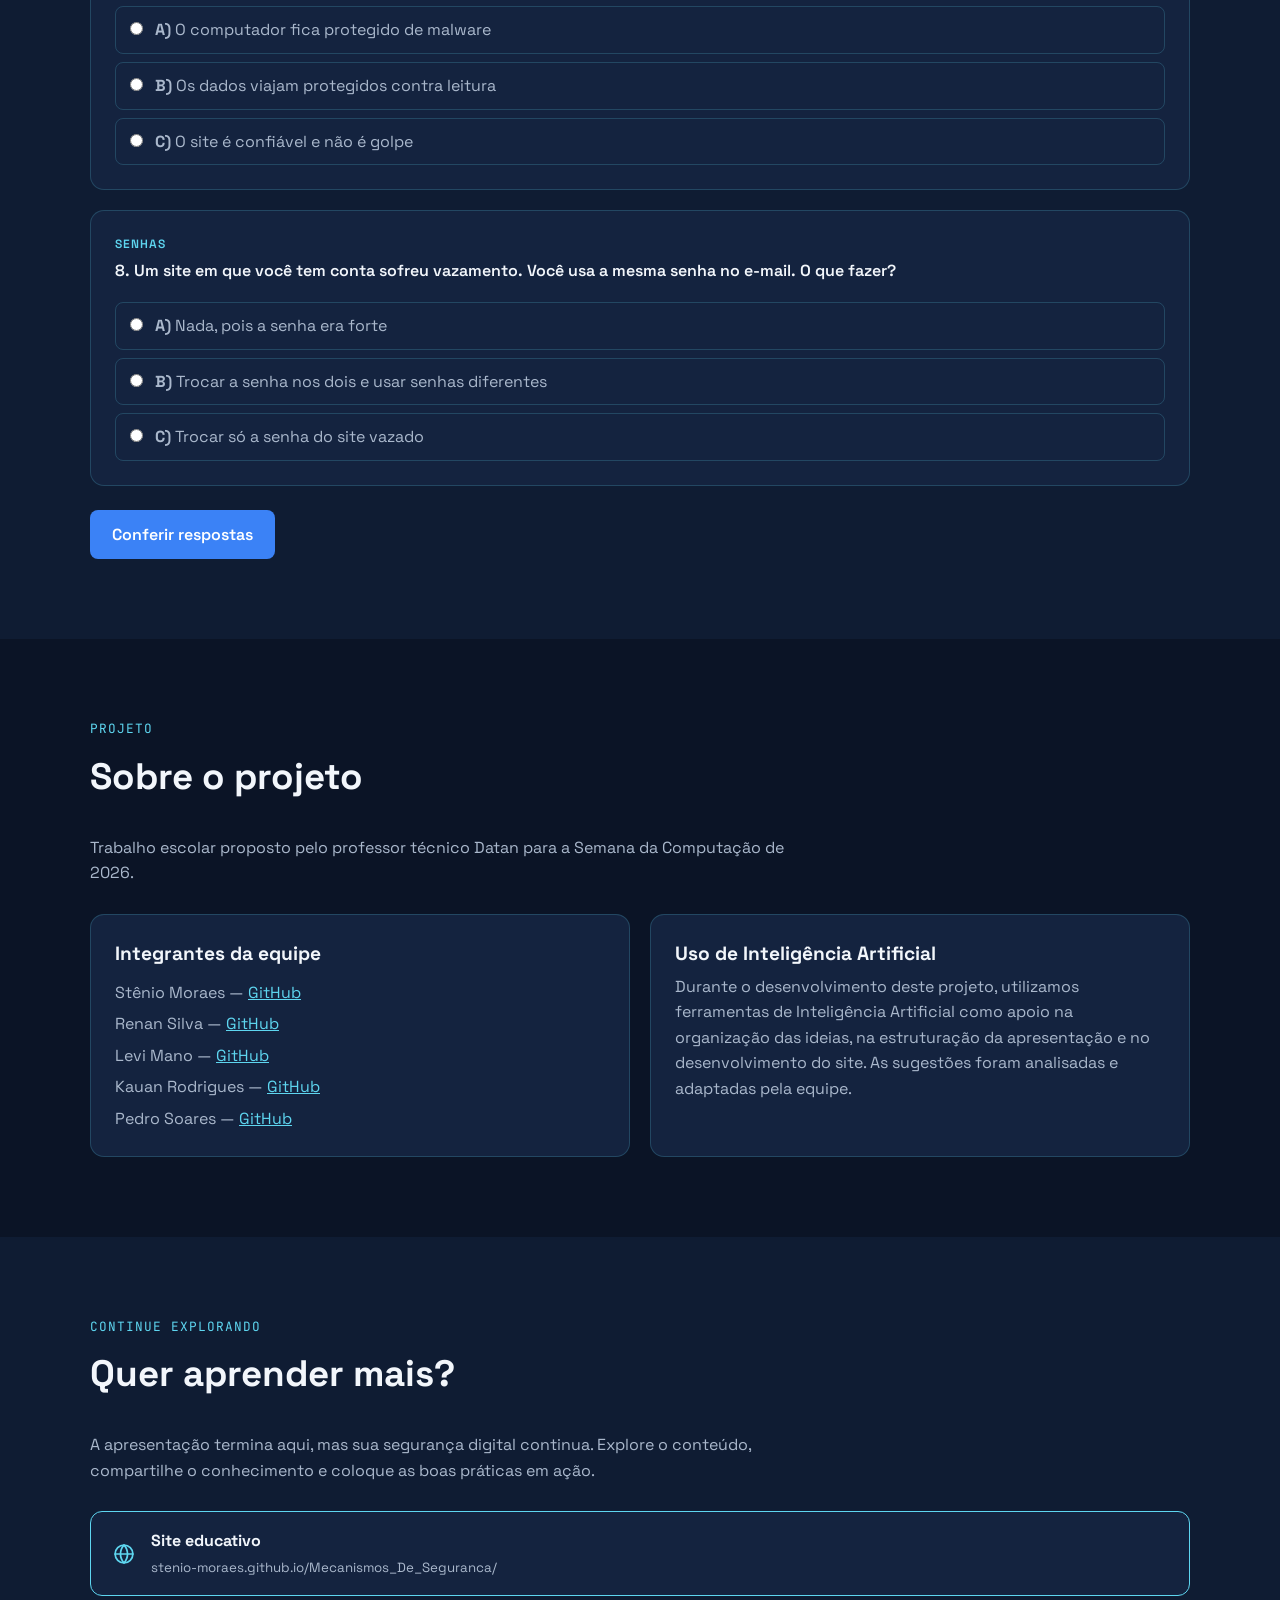
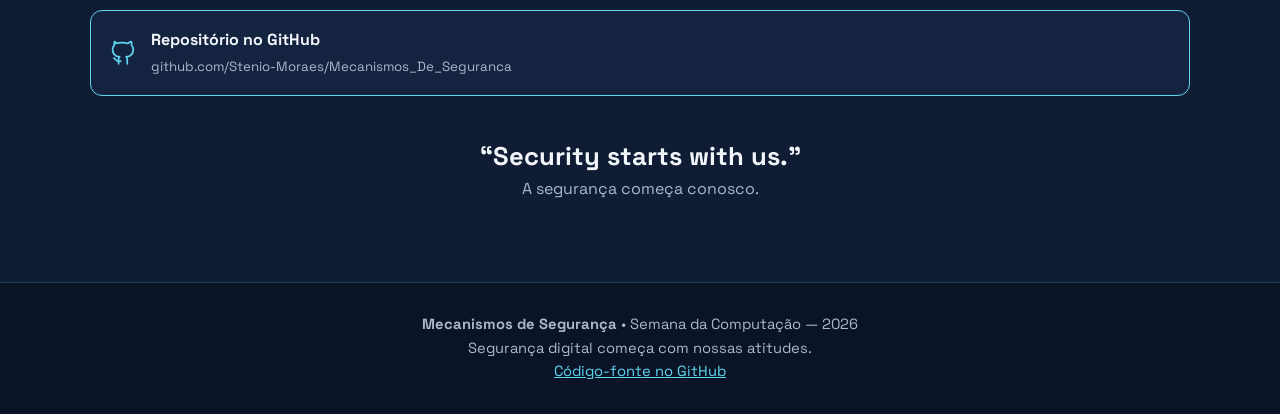
==== commit 69f38dae: "Ajeitando bug do botão laboratório dando pagina invalida" ====
--- a/index.html
+++ b/index.html
@@ -32,7 +32,7 @@
         <li><a href="#ameacas">Ameaças</a></li>
         <li><a href="#praticas">Boas práticas</a></li>
         <li><a href="#quiz">Quiz</a></li>
-        <li><a href="PAGES/laboratorio.html" class="menu-lab">Laboratório</a></li>
+        <li><a href="laboratorio.html" class="menu-lab">Laboratório</a></li>
       </ul>
     </nav>
   </header>
